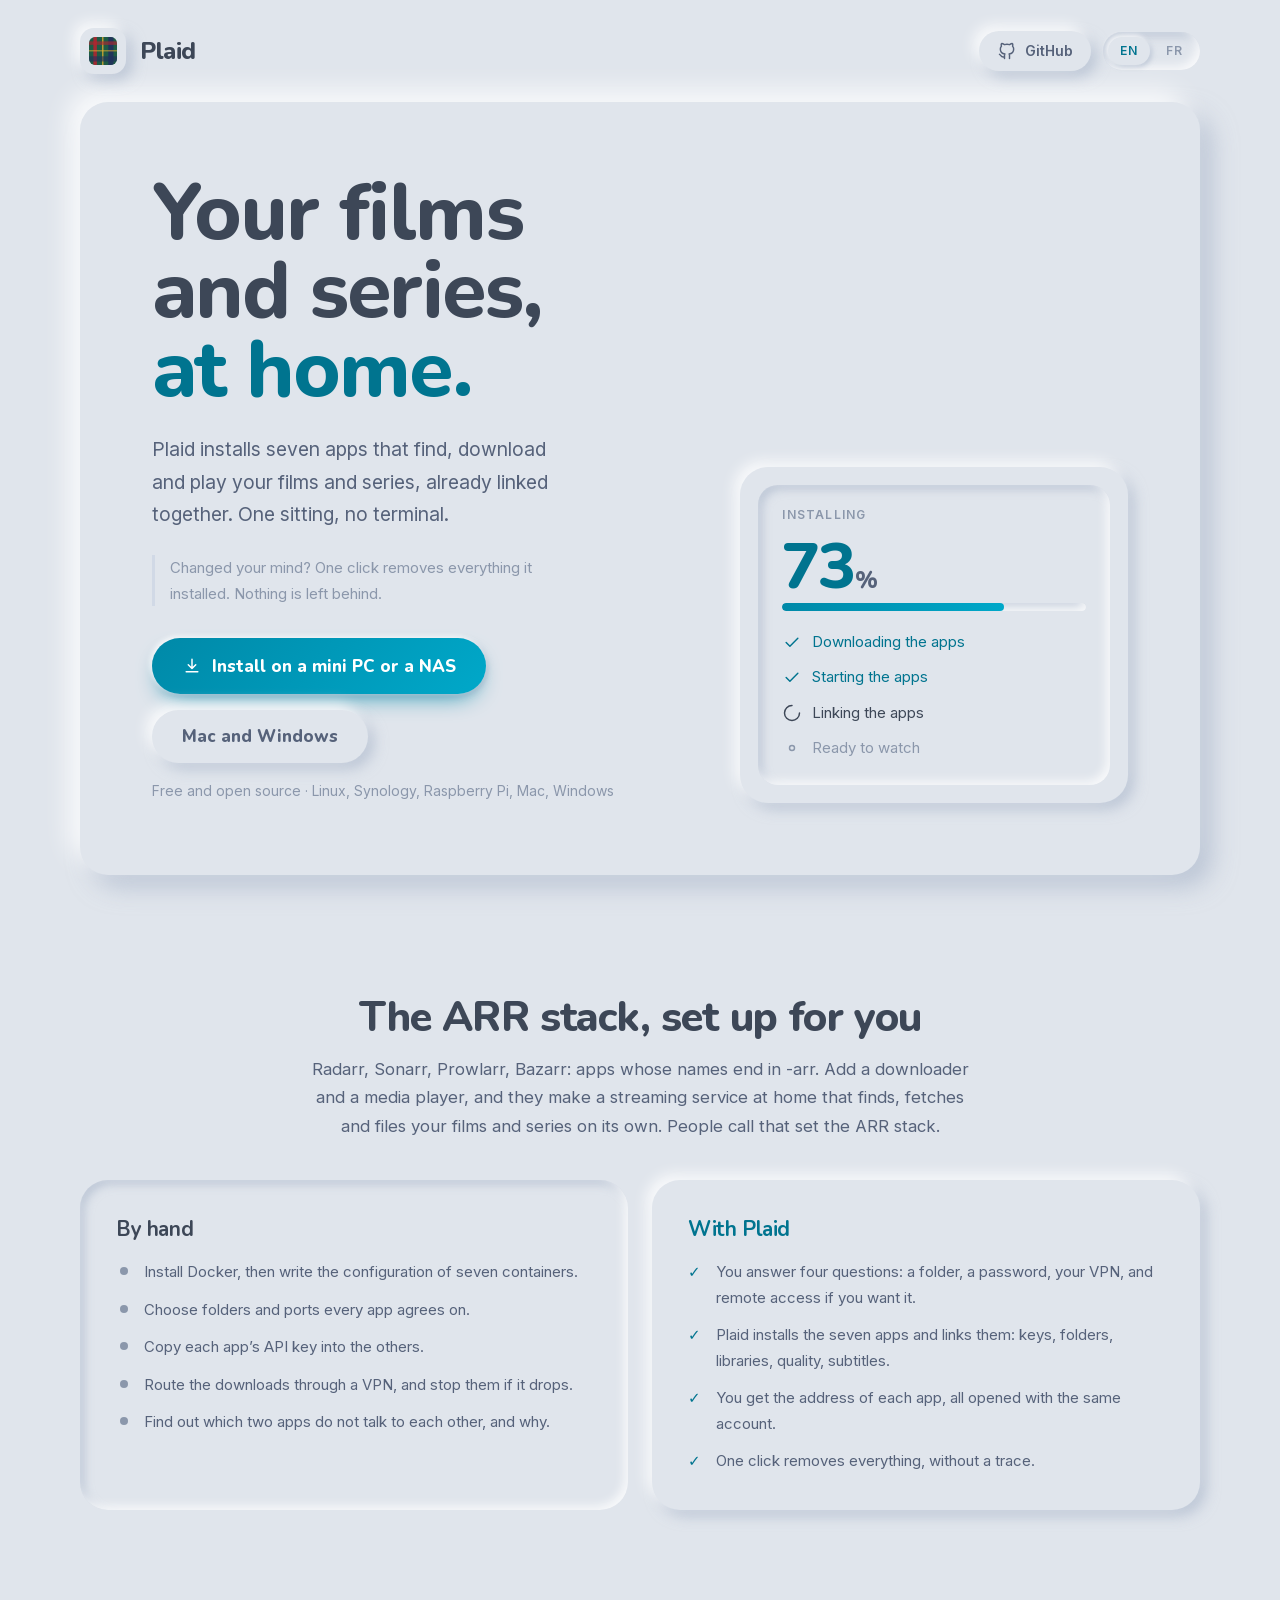
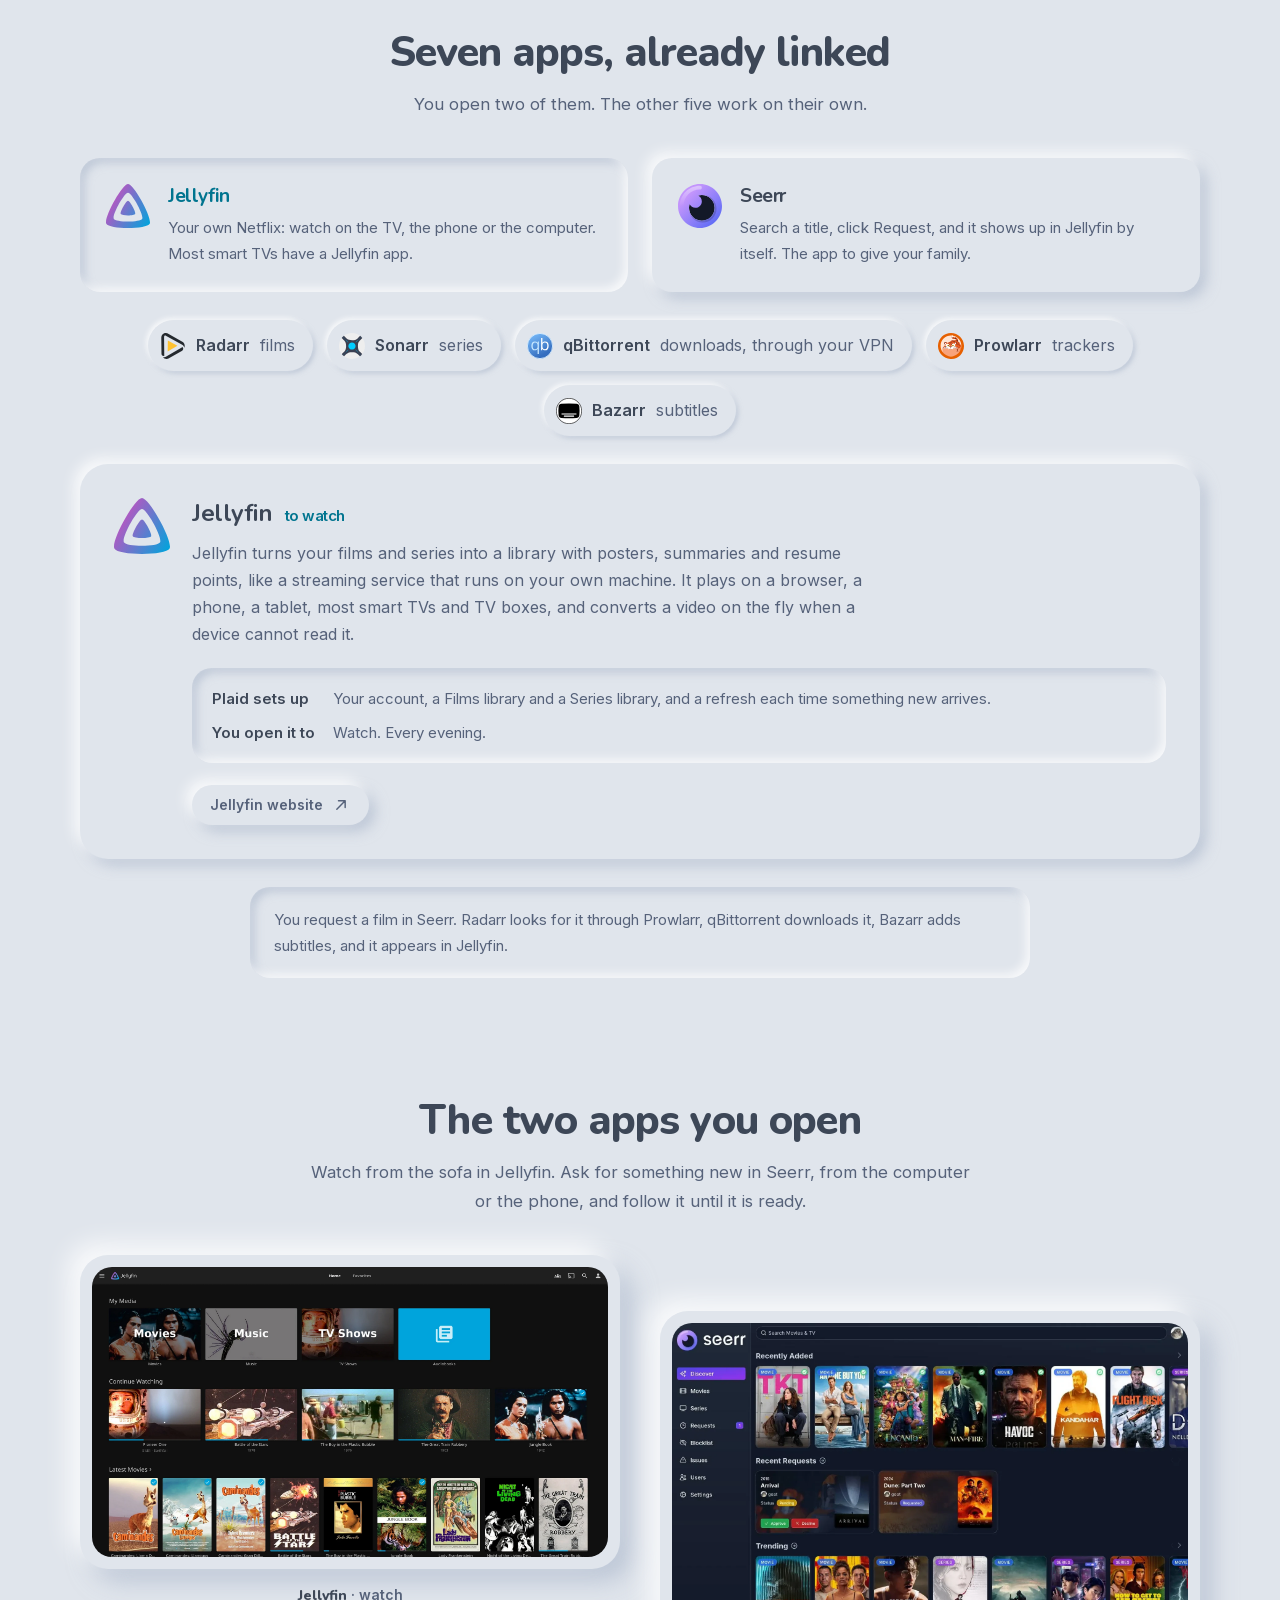
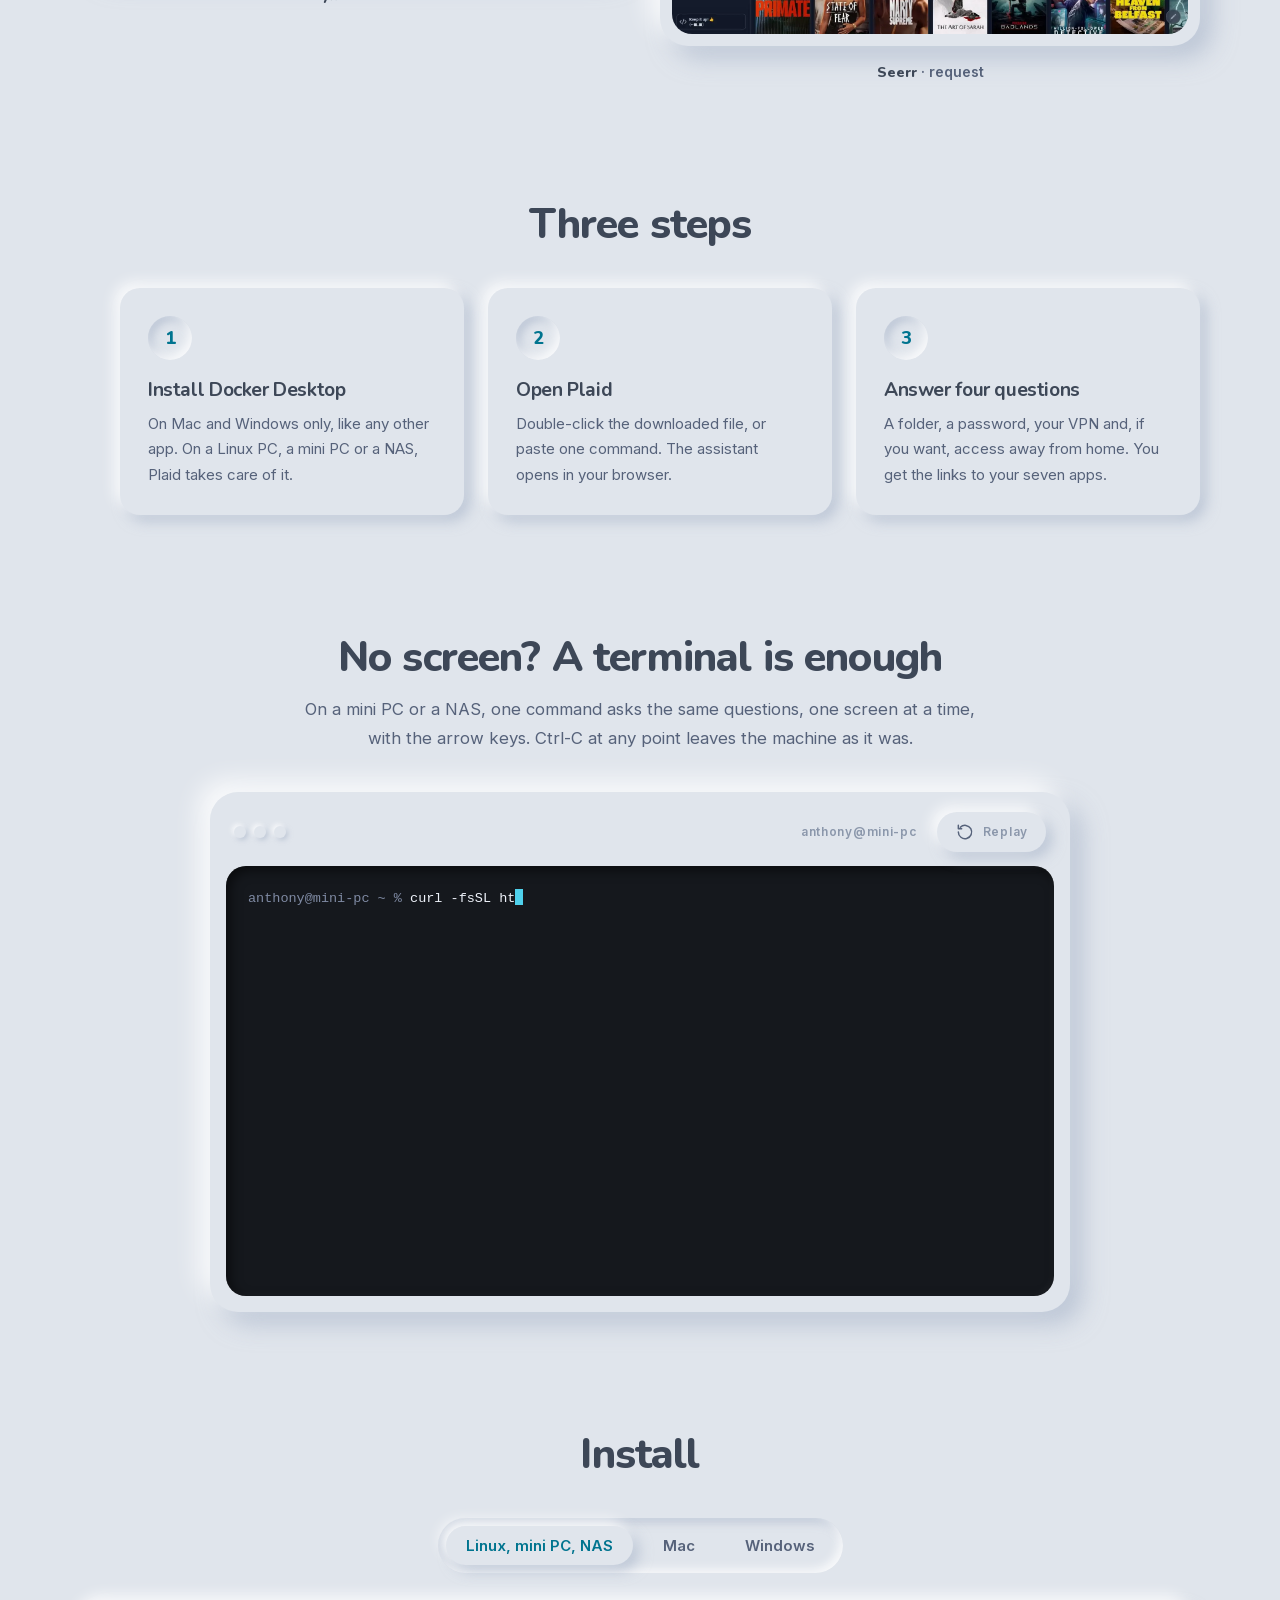
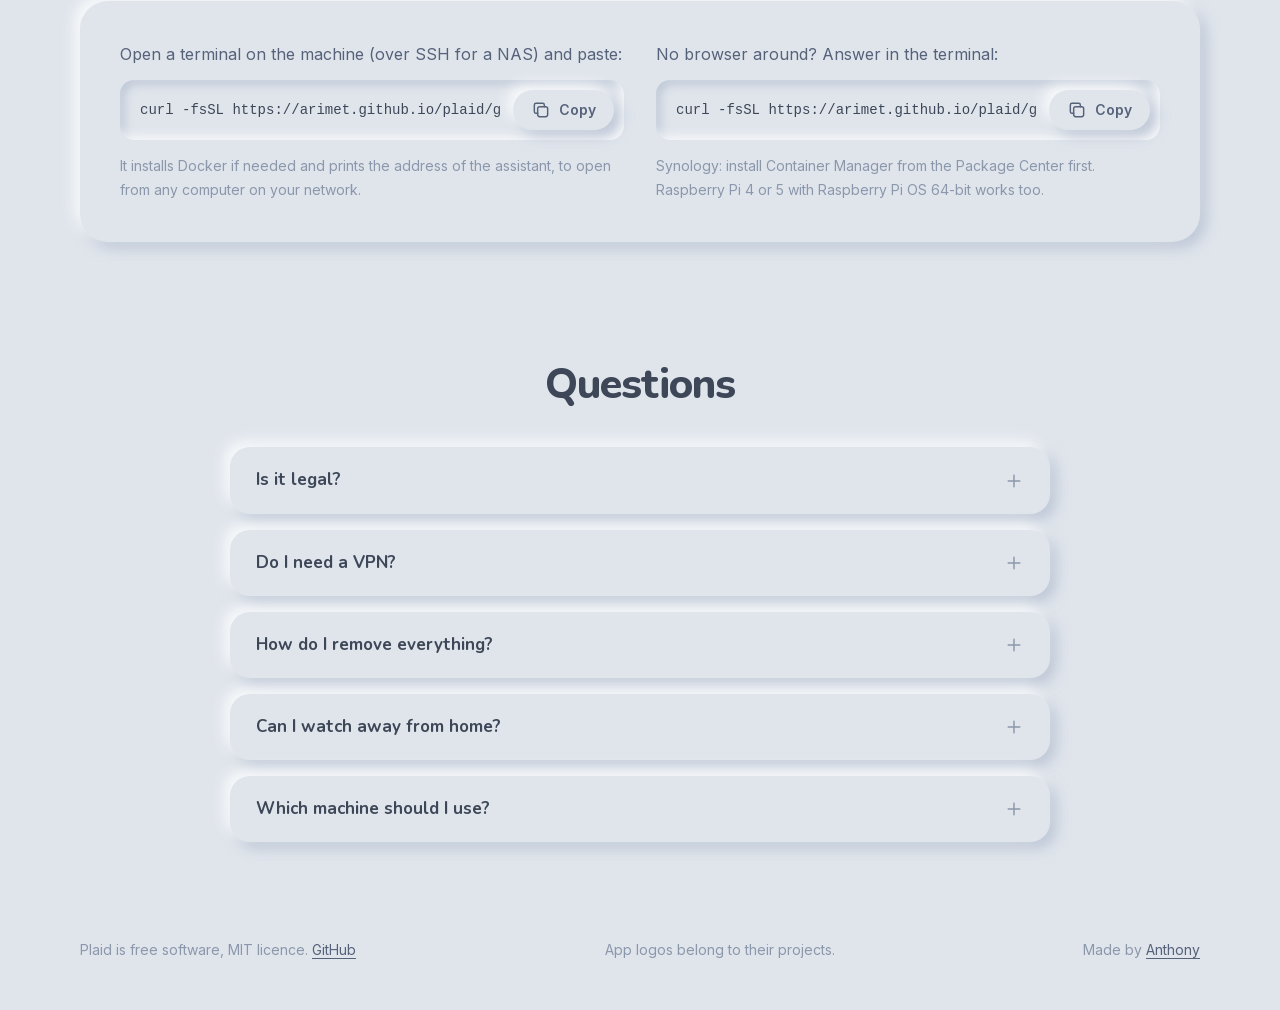
==== site/index.html @ 79bd499f "Use the landing page teal in the terminal and explain the ARR stack" ====
<!doctype html>
<html lang="en">
<head>
<meta charset="utf-8">
<meta name="viewport" content="width=device-width, initial-scale=1">
<title>Plaid · Your films and series, at home</title>
<meta name="description" content="Plaid installs Jellyfin, Seerr, Radarr, Sonarr, qBittorrent, Prowlarr and Bazarr, already linked together, without a terminal. And removes them without a trace.">
<link rel="icon" href="assets/favicon.svg" type="image/svg+xml">
<link rel="stylesheet" href="assets/fonts.css">
<style>
/* ----------------------------------------------------------------- tokens
   Neumorphism: every element shares the page surface; depth comes only from two shadows,
   light toward the top-left, dark toward the bottom-right. Teal is rationed: primary action,
   active states, progress. */
:root{
  --surface:#e0e5ec; --surface-deep:#d1d9e6;
  --shadow-light:rgba(255,255,255,.8); --shadow-dark:rgba(163,177,198,.6);
  --raised:-6px -6px 14px var(--shadow-light),6px 6px 14px var(--shadow-dark);
  --raised-lg:-12px -12px 24px var(--shadow-light),12px 12px 24px var(--shadow-dark);
  --flat:-2px -2px 5px var(--shadow-light),2px 2px 5px var(--shadow-dark);
  --inset:inset -4px -4px 10px var(--shadow-light),inset 4px 4px 10px var(--shadow-dark);
  --accent:#0089a8; --accent-2:#00a8c9; --accent-text:#00748f; --accent-soft:rgba(0,137,168,.22);
  --on-accent:#fff;
  --text:#3d4757; --text-2:#56627a; --muted:#8b97ab;
  --r-sm:10px; --r-md:14px; --r-lg:20px; --r-xl:28px; --pill:999px;
  --press:.12s cubic-bezier(.4,0,.2,1); --smooth:.25s ease;
  color-scheme:light;
}
@media (prefers-color-scheme: dark){ :root:not([data-theme="light"]){
  --surface:#1e2228; --surface-deep:#181c22;
  --shadow-light:rgba(50,60,75,.7); --shadow-dark:rgba(0,0,0,.5);
  --accent:#0aa3c2; --accent-2:#2cc6e6; --accent-text:#4fd1ec; --accent-soft:rgba(44,198,230,.25);
  --on-accent:#08161b;
  --text:#d5dbeb; --text-2:#a3adc2; --muted:#6c7790;
  color-scheme:dark;
}}
:root[data-theme="dark"]{
  --surface:#1e2228; --surface-deep:#181c22;
  --shadow-light:rgba(50,60,75,.7); --shadow-dark:rgba(0,0,0,.5);
  --accent:#0aa3c2; --accent-2:#2cc6e6; --accent-text:#4fd1ec; --accent-soft:rgba(44,198,230,.25);
  --on-accent:#08161b;
  --text:#d5dbeb; --text-2:#a3adc2; --muted:#6c7790;
  color-scheme:dark;
}

/* ----------------------------------------------------------------- base */
*{box-sizing:border-box;margin:0}
html{background:var(--surface);scroll-behavior:smooth}
body{background:var(--surface);color:var(--text-2);font:400 16px/1.7 Inter,system-ui,sans-serif;-webkit-font-smoothing:antialiased}
::selection{background:var(--accent-soft);color:var(--text)}
a{color:var(--accent-text);text-underline-offset:3px}
:focus-visible{outline:3px solid var(--accent-soft);outline-offset:3px;border-radius:var(--r-sm)}
h1,h2,h3{font-family:Nunito,Inter,sans-serif;color:var(--text);letter-spacing:-.02em;text-wrap:balance}
h1{font-size:clamp(2.6rem,6.4vw,5rem);line-height:.98;font-weight:800}
h2{font-size:clamp(1.8rem,3.4vw,2.6rem);line-height:1.1;font-weight:800}
h3{font-size:1.2rem;line-height:1.3;font-weight:700}
.wrap{max-width:1160px;margin:0 auto;padding:0 20px}
[hidden]{display:none !important}
html[data-lang="fr"] [data-l="en"],html:not([data-lang="fr"]) [data-l="fr"]{display:none !important}

/* ----------------------------------------------------------------- shared shapes */
.raised{background:var(--surface);box-shadow:var(--raised);border-radius:var(--r-lg)}
.inset{background:var(--surface);box-shadow:var(--inset);border-radius:var(--r-md)}
.pill{display:inline-flex;align-items:center;gap:8px;background:var(--surface);box-shadow:var(--raised);border:0;border-radius:var(--pill);
  padding:10px 18px;font:600 14px/1 Inter,sans-serif;color:var(--text-2);text-decoration:none;cursor:pointer;
  transition:box-shadow var(--press),transform var(--press),color var(--smooth)}
.pill:hover{color:var(--text)}
.pill:active,.pill[aria-pressed="true"],.pill[aria-selected="true"]{box-shadow:var(--inset);color:var(--accent-text);transform:scale(.98)}
.btn{display:inline-flex;align-items:center;justify-content:center;gap:10px;border:0;border-radius:var(--pill);cursor:pointer;text-decoration:none;
  font:800 17px/1 Nunito,Inter,sans-serif;padding:18px 30px;transition:box-shadow var(--press),transform var(--press),color var(--smooth)}
.btn.primary{background:linear-gradient(135deg,var(--accent),var(--accent-2));color:var(--on-accent);
  box-shadow:var(--flat),0 10px 24px -10px var(--accent)}
.btn.primary:active{transform:scale(.97);box-shadow:var(--inset)}
.btn.soft{background:var(--surface);color:var(--text-2);box-shadow:var(--raised)}
.btn.soft:hover{color:var(--text)}
.btn.soft:active{box-shadow:var(--inset);color:var(--accent-text);transform:scale(.98)}
.btn svg,.pill svg{width:20px;height:20px;flex:none}
.icon{width:20px;height:20px;fill:none;stroke:currentColor;stroke-width:1.75;stroke-linecap:round;stroke-linejoin:round}

/* ----------------------------------------------------------------- top bar */
.top{display:flex;align-items:center;justify-content:space-between;gap:16px;padding:28px 0}
.brand{display:flex;align-items:center;gap:14px;text-decoration:none;color:var(--text)}
.mark{width:46px;height:46px;border-radius:14px;display:grid;place-items:center;box-shadow:var(--raised);background:var(--surface)}
.mark img{width:28px;height:28px;display:block}
.brand b{font:800 24px/1 Nunito,sans-serif;letter-spacing:-.02em}
.top nav{display:flex;gap:12px;align-items:center}
.lang{display:flex;gap:4px;padding:5px;border-radius:var(--pill);box-shadow:var(--inset)}
.lang button{border:0;background:transparent;font:700 12px/1 Inter,sans-serif;letter-spacing:.08em;color:var(--muted);padding:8px 12px;border-radius:var(--pill);cursor:pointer}
.lang button[aria-pressed="true"]{background:var(--surface);box-shadow:var(--flat);color:var(--accent-text)}

/* ----------------------------------------------------------------- hero */
.hero{border-radius:var(--r-xl);box-shadow:var(--raised-lg);background:var(--surface);padding:clamp(28px,6vw,72px);
  display:grid;grid-template-columns:1.15fr .85fr;gap:clamp(28px,5vw,64px);align-items:end}
.hero h1 em{font-style:normal;color:var(--accent-text)}
.hero .lead{font-size:clamp(1.05rem,1.6vw,1.2rem);margin-top:24px;max-width:34ch}
.quote{margin-top:24px;padding-left:18px;box-shadow:inset 3px 0 0 var(--surface-deep);font-size:15px;color:var(--muted);max-width:44ch}
.cta{display:flex;flex-wrap:wrap;gap:16px;margin-top:32px;align-items:center}
.small{font-size:14px;color:var(--muted);margin-top:16px}

/* inset "installing" card: what the assistant shows while it works */
.live{border-radius:var(--r-xl);box-shadow:var(--raised);padding:18px;background:var(--surface)}
.live-in{border-radius:var(--r-lg);box-shadow:var(--inset);padding:24px}
.label{font:700 12px/1 Inter,sans-serif;letter-spacing:.1em;text-transform:uppercase;color:var(--muted)}
.big{font:800 64px/1 Nunito,sans-serif;color:var(--accent-text);margin:14px 0 4px;letter-spacing:-.03em;font-variant-numeric:tabular-nums}
.big small{font-size:24px;color:var(--text-2)}
.track{height:8px;border-radius:var(--pill);box-shadow:var(--inset);overflow:hidden;margin:4px 0 16px}
.fill{height:100%;border-radius:var(--pill);background:linear-gradient(90deg,var(--accent),var(--accent-2));width:var(--w,0%);transition:width 1.2s cubic-bezier(.34,1.56,.64,1)}
.steps{list-style:none;padding:0;margin-top:18px;display:flex;flex-direction:column;gap:10px;font-size:15px;color:var(--text)}
.steps li{display:flex;align-items:center;gap:10px}
.steps .ok{color:var(--accent-text)}
.steps .now{color:var(--muted)}
.dot{width:20px;height:20px;flex:none}
.spin{animation:spin 1.1s linear infinite;transform-origin:50% 50%}
@keyframes spin{to{transform:rotate(360deg)}}

/* ----------------------------------------------------------------- sections */
section{padding:clamp(72px,10vw,120px) 0 0}
.head{max-width:680px;margin:0 auto 40px;text-align:center}
.head p{margin-top:14px;font-size:1.05rem}
.apps{display:grid;grid-template-columns:repeat(2,1fr);gap:24px}
.app{display:flex;gap:18px;align-items:flex-start;padding:26px;border-radius:var(--r-lg);box-shadow:var(--raised);background:var(--surface)}
.app img{width:44px;height:44px;flex:none}
.app p{font-size:15px;margin-top:6px}
.behind{display:flex;flex-wrap:wrap;justify-content:center;gap:14px;margin-top:28px}
.chip{display:flex;align-items:center;gap:10px;padding:12px 18px 12px 12px;border-radius:var(--pill);box-shadow:var(--flat);background:var(--surface);font-size:15px}
.chip img{width:26px;height:26px}
.chip b{color:var(--text);font-weight:600}
/* apps are buttons: pressed in with a teal name when their card is open */
button.app,button.chip{border:0;font:inherit;color:inherit;text-align:left;cursor:pointer;
  transition:box-shadow var(--press),transform var(--press)}
button.app:hover,button.chip:hover{transform:translateY(-2px)}
button.app[aria-pressed="true"],button.chip[aria-pressed="true"]{box-shadow:var(--inset);transform:none}
button.app[aria-pressed="true"] h3,button.chip[aria-pressed="true"] b{color:var(--accent-text)}
.appinfo{margin-top:28px}
.appinfo article{display:grid;grid-template-columns:56px 1fr;gap:22px;padding:clamp(22px,4vw,34px);border-radius:var(--r-xl);
  box-shadow:var(--raised);background:var(--surface);animation:rise .35s ease}
@keyframes rise{from{opacity:0;transform:translateY(8px)}}
.appinfo h3{font-size:1.5rem}
.appinfo .role{font:600 15px/1 Inter,sans-serif;color:var(--accent-text);margin-left:6px}
.appinfo p{margin-top:10px;max-width:68ch}
.appinfo dl{display:grid;grid-template-columns:auto 1fr;gap:8px 18px;margin:20px 0 22px;padding:18px 20px;border-radius:var(--r-lg);
  box-shadow:var(--inset);font-size:15px}
.appinfo dt{font-weight:600;color:var(--text)}
.appinfo dd{margin:0}
@media (max-width:620px){.appinfo article{grid-template-columns:1fr}.appinfo dl{grid-template-columns:1fr}.appinfo dd{margin-bottom:6px}}
.flow{margin-top:28px;padding:20px 24px;border-radius:var(--r-lg);box-shadow:var(--inset);font-size:15px;max-width:780px;margin-inline:auto}

/* the ARR stack: the long way, pressed in; Plaid's way, raised */
.why{display:grid;grid-template-columns:repeat(2,minmax(0,1fr));gap:24px}
.why>div{padding:clamp(24px,4vw,36px);border-radius:var(--r-xl)}
.by-hand{box-shadow:var(--inset)}
.with-plaid{box-shadow:var(--raised);background:var(--surface)}
.why h3{font-size:1.3rem;margin-bottom:16px}
.with-plaid h3{color:var(--accent-text)}
.why ul{list-style:none;padding:0;display:flex;flex-direction:column;gap:12px;font-size:15px}
.why li{display:grid;grid-template-columns:18px 1fr;gap:10px}
.by-hand li::before{content:"";width:8px;height:8px;margin:8px 0 0 4px;border-radius:50%;background:var(--muted)}
.with-plaid li::before{content:"✓";font-weight:800;color:var(--accent-text)}
@media (max-width:900px){.why{grid-template-columns:minmax(0,1fr)}}
.how{display:grid;grid-template-columns:repeat(3,1fr);gap:24px;counter-reset:n}
.how li{list-style:none;padding:28px;border-radius:var(--r-lg);box-shadow:var(--raised);background:var(--surface)}
.how li::before{counter-increment:n;content:counter(n);display:grid;place-items:center;width:44px;height:44px;border-radius:50%;
  box-shadow:var(--inset);font:800 18px/1 Nunito,sans-serif;color:var(--accent-text);margin-bottom:18px}
.how p{font-size:15px;margin-top:8px}

.tabs{display:flex;width:fit-content;margin:0 auto;justify-content:center;gap:10px;padding:8px;border-radius:var(--pill);box-shadow:var(--inset);flex-wrap:wrap}
.tabs button{border:0;background:transparent;color:var(--text-2);font:700 15px/1 Inter,sans-serif;padding:12px 20px;border-radius:var(--pill);cursor:pointer;
  transition:box-shadow var(--press),color var(--smooth)}
.tabs button[aria-selected="true"]{background:var(--surface);box-shadow:var(--raised);color:var(--accent-text)}
.panel{margin-top:28px;padding:clamp(24px,4vw,40px);border-radius:var(--r-xl);box-shadow:var(--raised);background:var(--surface);
  display:grid;grid-template-columns:repeat(2,minmax(0,1fr));gap:32px;align-items:start}
.panel .get{align-self:center;justify-self:center}
.panel ol{padding-left:20px;display:flex;flex-direction:column;gap:10px}
.panel li::marker{color:var(--accent-text);font-weight:700}
.panel .note{font-size:14px;color:var(--muted);margin-top:14px}
.cmd{display:flex;align-items:center;gap:12px;padding:10px 10px 10px 20px;border-radius:var(--r-md);box-shadow:var(--inset);margin-top:12px}
.cmd code{flex:1;font:500 14px/1.5 ui-monospace,SFMono-Regular,Menlo,monospace;color:var(--text);overflow-x:auto;white-space:nowrap;scrollbar-width:none}
.cmd code::-webkit-scrollbar{display:none}

.faq{display:flex;flex-direction:column;gap:16px;max-width:820px;margin:0 auto}
.faq details{border-radius:var(--r-lg);box-shadow:var(--raised);background:var(--surface);transition:box-shadow var(--smooth)}
.faq details[open]{box-shadow:var(--flat)}
.faq summary{list-style:none;cursor:pointer;padding:22px 26px;display:flex;justify-content:space-between;align-items:center;gap:16px;
  font:700 17px/1.3 Nunito,sans-serif;color:var(--text)}
.faq summary::-webkit-details-marker{display:none}
.faq summary .icon{color:var(--muted);transition:transform var(--smooth)}
.faq details[open] summary .icon{transform:rotate(45deg);color:var(--accent-text)}
.faq details p{padding:0 26px 24px;font-size:15px}

/* ----------------------------------------------------------------- screenshots: the two apps people open
   Each capture sits in a raised frame; the second one steps down so the pair reads as a sequence. */
.shots{display:grid;grid-template-columns:repeat(2,minmax(0,1fr));gap:clamp(24px,4vw,40px);align-items:start}
.shots figure:nth-child(2){margin-top:56px}
.frame{border-radius:var(--r-xl);background:var(--surface);box-shadow:var(--raised-lg);padding:12px}
.frame img{display:block;width:100%;height:auto;border-radius:var(--r-lg)}
.cap{margin-top:16px;text-align:center;font:600 14px/1.4 Inter,sans-serif;color:var(--text-2)}
.cap b{color:var(--text);font-family:Nunito,sans-serif;font-weight:800}
@media (max-width:900px){.shots{grid-template-columns:minmax(0,1fr)}.shots figure:nth-child(2){margin-top:0}}

/* ----------------------------------------------------------------- terminal replay
   A real terminal session, played back: the screen is always dark, framed by a raised shell. */
.term{border-radius:var(--r-xl);box-shadow:var(--raised-lg);background:var(--surface);padding:16px;max-width:860px;margin:0 auto}
.term-bar{display:flex;align-items:center;gap:8px;padding:4px 8px 14px}
.term-bar i{width:12px;height:12px;border-radius:50%;box-shadow:var(--flat);background:var(--surface)}
.term-bar span{margin-left:auto;font:600 12px/1 Inter,sans-serif;color:var(--muted);letter-spacing:.06em}
.term-bar button{margin-left:12px}
.screen{border-radius:var(--r-lg);background:#15181d;box-shadow:inset 4px 4px 12px rgba(0,0,0,.55),inset -2px -2px 6px rgba(255,255,255,.04);
  padding:22px 22px 26px;height:430px;overflow:hidden;font:500 13.5px/1.6 ui-monospace,SFMono-Regular,Menlo,monospace;color:#c9d1e0;
  white-space:pre-wrap;word-break:break-word}
.screen .p{color:#7f8aa3}.screen .c{color:#eef2fa}.screen .g{color:#00a8c9}.screen .gd{color:#4fd1ec}.screen .r{color:#ff7a70}
.screen .t{color:#4fd1ec;text-decoration:underline;text-underline-offset:3px}.screen .d{color:#7f8aa3}.screen .b{font-weight:700;color:#fff}
.screen .cursor{display:inline-block;width:.6em;height:1.15em;vertical-align:-.2em;background:#4fd1ec;animation:blink 1s steps(2) infinite}
@keyframes blink{50%{opacity:0}}
@media (max-width:520px){.screen{font-size:11.5px;height:400px;padding:16px}}

footer{padding:96px 0 48px;display:flex;flex-wrap:wrap;gap:16px 32px;justify-content:space-between;font-size:14px;color:var(--muted)}
footer a{color:var(--text-2)}

/* ----------------------------------------------------------------- reveal on scroll */
.reveal{opacity:0;transform:translateY(16px);transition:opacity .6s ease,transform .6s ease}
.reveal.is-visible{opacity:1;transform:none}
.no-js .reveal{opacity:1;transform:none}

/* the parts of a section follow it in one by one (--i is set from their position) */
@keyframes lift{from{opacity:0;transform:translateY(18px)}}
.reveal.is-visible :is(.why,.apps,.behind,.how,.faq,.shots,.tabs)>*{animation:lift .6s cubic-bezier(.2,.8,.2,1) backwards;
  animation-delay:calc(var(--i,0) * 70ms + 120ms)}
/* the hero settles in on load, the install card floats */
.hero>div:first-child>*,.hero .live{animation:lift .7s cubic-bezier(.2,.8,.2,1) backwards;animation-delay:calc(var(--i,0) * 90ms)}
.hero .live{--i:5}
.live-in{animation:float 7s ease-in-out 1s infinite}
@keyframes float{50%{transform:translateY(-6px)}}
/* a new tab's panel, an app's card: they rise into place */
.panel:not([hidden]){animation:rise .4s ease}
/* screenshots lean in under the pointer */
.frame{transition:transform .5s cubic-bezier(.2,.8,.2,1),box-shadow .5s ease}
.frame:hover{transform:translateY(-6px) rotate(-.5deg)}
.shots figure:nth-child(2) .frame:hover{transform:translateY(-6px) rotate(.5deg)}

/* ----------------------------------------------------------------- small screens */
@media (max-width:900px){
  .hero{grid-template-columns:1fr;align-items:start}
  .apps,.how,.panel{grid-template-columns:minmax(0,1fr)}
}
@media (max-width:520px){
  .top nav .pill span{display:none}
  .tabs{width:100%;display:grid;grid-template-columns:auto auto 1fr;gap:6px;border-radius:var(--r-lg)}
  .tabs button{padding:12px 14px;line-height:1.25;border-radius:var(--r-md)}
  .hero{border-radius:var(--r-lg)}
  .btn{width:100%}
  .big{font-size:52px}
}
@media (prefers-reduced-motion:reduce){
  *,*::before,*::after{animation-duration:.01ms !important;animation-delay:0s !important;animation-iteration-count:1 !important;transition-duration:.01ms !important}
  .reveal{opacity:1;transform:none}
}
</style>
</head>
<body class="no-js">
<div class="wrap">

<!-- top bar: the tartan lives in the mark only; everything else is the one surface -->
<header class="top">
  <a class="brand" href="#">
    <span class="mark"><img src="assets/favicon.svg" alt="" width="28" height="28"></span><b>Plaid</b>
  </a>
  <nav>
    <a class="pill" href="https://github.com/arimet/plaid">
      <svg class="icon" viewBox="0 0 24 24" aria-hidden="true"><path d="M9 19c-4.3 1.4-4.3-2.5-6-3m12 5v-3.5c0-1 .1-1.4-.5-2 2.8-.3 5.5-1.4 5.5-6a4.6 4.6 0 0 0-1.3-3.2 4.2 4.2 0 0 0-.1-3.2s-1.1-.3-3.5 1.3a12.3 12.3 0 0 0-6.2 0C6.5 2.8 5.4 3.1 5.4 3.1a4.2 4.2 0 0 0-.1 3.2A4.6 4.6 0 0 0 4 9.5c0 4.6 2.7 5.7 5.5 6-.6.6-.6 1.2-.5 2V21"/></svg>
      <span>GitHub</span>
    </a>
    <div class="lang" role="group" aria-label="Language">
      <button type="button" data-set-lang="en" aria-pressed="true">EN</button>
      <button type="button" data-set-lang="fr" aria-pressed="false">FR</button>
    </div>
  </nav>
</header>

<!-- hero: the promise, the one action for this visitor's system, and the assistant at work -->
<main>
<div class="hero">
  <div>
    <h1>
      <span data-l="en">Your films and series, <em>at&nbsp;home.</em></span>
      <span data-l="fr">Vos films et séries, <em>à&nbsp;la&nbsp;maison.</em></span>
    </h1>
    <p class="lead">
      <span data-l="en">Plaid installs seven apps that find, download and play your films and series, already linked together. One sitting, no terminal.</span>
      <span data-l="fr">Plaid installe sept applis qui trouvent, téléchargent et lisent vos films et séries, déjà reliées entre elles. En une fois, sans terminal.</span>
    </p>
    <p class="quote">
      <span data-l="en">Changed your mind? One click removes everything it installed. Nothing is left behind.</span>
      <span data-l="fr">Changement d’avis ? Un clic retire tout ce qu’il a installé. Rien ne reste derrière.</span>
    </p>
    <div class="cta">
      <a class="btn primary" href="#install">
        <svg class="icon" viewBox="0 0 24 24" aria-hidden="true"><path d="M12 4v11m0 0 4.5-4.5M12 15l-4.5-4.5M5 19h14"/></svg>
        <span data-l="en">Install on a mini PC or a NAS</span><span data-l="fr">Installer sur un mini PC ou un NAS</span>
      </a>
      <a class="btn soft" id="get" href="#install"><span id="get-label"><span data-l="en">Mac and Windows</span><span data-l="fr">Mac et Windows</span></span></a>
    </div>
    <p class="small">
      <span data-l="en">Free and open source · Linux, Synology, Raspberry&nbsp;Pi, Mac, Windows</span>
      <span data-l="fr">Gratuit et open source · Linux, Synology, Raspberry&nbsp;Pi, Mac, Windows</span>
    </p>
  </div>

  <div class="live" aria-hidden="true">
    <div class="live-in">
      <div class="label"><span data-l="en">Installing</span><span data-l="fr">Installation</span></div>
      <div class="big" id="pct">0<small>%</small></div>
      <div class="track"><div class="fill" id="bar"></div></div>
      <ul class="steps">
        <li class="ok"><svg class="dot icon" viewBox="0 0 24 24"><path d="m5 12.5 4.5 4.5L19 7.5"/></svg><span data-l="en">Downloading the apps</span><span data-l="fr">Téléchargement des applis</span></li>
        <li class="ok"><svg class="dot icon" viewBox="0 0 24 24"><path d="m5 12.5 4.5 4.5L19 7.5"/></svg><span data-l="en">Starting the apps</span><span data-l="fr">Démarrage des applis</span></li>
        <li><svg class="dot icon spin" viewBox="0 0 24 24"><path d="M12 3a9 9 0 1 0 9 9"/></svg><span data-l="en">Linking the apps</span><span data-l="fr">Liaison des applis</span></li>
        <li class="now"><svg class="dot icon" viewBox="0 0 24 24"><circle cx="12" cy="12" r="3"/></svg><span data-l="en">Ready to watch</span><span data-l="fr">Prêt à regarder</span></li>
      </ul>
    </div>
  </div>
</div>

<!-- what an ARR stack is, and what Plaid saves you -->
<section class="reveal" id="why">
  <div class="head">
    <h2><span data-l="en">The ARR stack, set up for you</span><span data-l="fr">La stack ARR, installée pour vous</span></h2>
    <p><span data-l="en">Radarr, Sonarr, Prowlarr, Bazarr: apps whose names end in -arr. Add a downloader and a media player, and they make a streaming service at home that finds, fetches and files your films and series on its own. People call that set the ARR stack.</span>
       <span data-l="fr">Radarr, Sonarr, Prowlarr, Bazarr : des applis dont le nom finit en -arr. Ajoutez un logiciel de téléchargement et un lecteur, et elles forment un service de streaming à la maison qui trouve, récupère et range vos films et séries tout seul. C’est ce qu’on appelle la stack ARR.</span></p>
  </div>
  <div class="why">
    <div class="by-hand">
      <h3><span data-l="en">By hand</span><span data-l="fr">À la main</span></h3>
      <ul>
        <li><span data-l="en">Install Docker, then write the configuration of seven containers.</span><span data-l="fr">Installer Docker, puis écrire la configuration de sept conteneurs.</span></li>
        <li><span data-l="en">Choose folders and ports every app agrees on.</span><span data-l="fr">Choisir des dossiers et des ports sur lesquels toutes les applis s’accordent.</span></li>
        <li><span data-l="en">Copy each app’s API key into the others.</span><span data-l="fr">Copier la clé d’API de chaque appli dans les autres.</span></li>
        <li><span data-l="en">Route the downloads through a VPN, and stop them if it drops.</span><span data-l="fr">Faire passer les téléchargements par un VPN, et les couper s’il tombe.</span></li>
        <li><span data-l="en">Find out which two apps do not talk to each other, and why.</span><span data-l="fr">Trouver quelles applis ne se parlent pas, et pourquoi.</span></li>
      </ul>
    </div>
    <div class="with-plaid">
      <h3><span data-l="en">With Plaid</span><span data-l="fr">Avec Plaid</span></h3>
      <ul>
        <li><span data-l="en">You answer four questions: a folder, a password, your VPN, and remote access if you want it.</span><span data-l="fr">Vous répondez à quatre questions : un dossier, un mot de passe, votre VPN, et l’accès à distance si vous le voulez.</span></li>
        <li><span data-l="en">Plaid installs the seven apps and links them: keys, folders, libraries, quality, subtitles.</span><span data-l="fr">Plaid installe les sept applis et les relie : clés, dossiers, bibliothèques, qualité, sous-titres.</span></li>
        <li><span data-l="en">You get the address of each app, all opened with the same account.</span><span data-l="fr">Vous recevez l’adresse de chaque appli, toutes ouvertes avec le même compte.</span></li>
        <li><span data-l="en">One click removes everything, without a trace.</span><span data-l="fr">Un clic retire tout, sans laisser de trace.</span></li>
      </ul>
    </div>
  </div>
</section>

<!-- what you get -->
<section class="reveal" id="apps">
  <div class="head">
    <h2><span data-l="en">Seven apps, already linked</span><span data-l="fr">Sept applis, déjà reliées</span></h2>
    <p>
      <span data-l="en">You open two of them. The other five work on their own.</span>
      <span data-l="fr">Vous en ouvrez deux. Les cinq autres travaillent toutes seules.</span>
    </p>
  </div>
  <!-- each app opens its own card below: raised when idle, pressed in with a teal name when chosen -->
  <div class="apps">
    <button type="button" class="app" data-app="jellyfin" aria-controls="appinfo" aria-pressed="true">
      <img src="assets/icons/jellyfin.svg" alt="" width="44" height="44">
      <div><h3>Jellyfin</h3>
        <p><span data-l="en">Your own Netflix: watch on the TV, the phone or the computer. Most smart TVs have a Jellyfin app.</span>
           <span data-l="fr">Votre Netflix à la maison : sur la télé, le téléphone ou l’ordinateur. La plupart des télés connectées ont une appli Jellyfin.</span></p></div>
    </button>
    <button type="button" class="app" data-app="seerr" aria-controls="appinfo" aria-pressed="false">
      <img src="assets/icons/seerr.svg" alt="" width="44" height="44">
      <div><h3>Seerr</h3>
        <p><span data-l="en">Search a title, click Request, and it shows up in Jellyfin by itself. The app to give your family.</span>
           <span data-l="fr">Cherchez un titre, cliquez sur Demander : il arrive tout seul dans Jellyfin. L’appli à donner à la famille.</span></p></div>
    </button>
  </div>
  <div class="behind">
    <button type="button" class="chip" data-app="radarr" aria-controls="appinfo" aria-pressed="false"><img src="assets/icons/radarr.svg" alt="" width="26" height="26"><b>Radarr</b><span data-l="en">films</span><span data-l="fr">films</span></button>
    <button type="button" class="chip" data-app="sonarr" aria-controls="appinfo" aria-pressed="false"><img src="assets/icons/sonarr.svg" alt="" width="26" height="26"><b>Sonarr</b><span data-l="en">series</span><span data-l="fr">séries</span></button>
    <button type="button" class="chip" data-app="qbittorrent" aria-controls="appinfo" aria-pressed="false"><img src="assets/icons/qbittorrent.svg" alt="" width="26" height="26"><b>qBittorrent</b><span data-l="en">downloads, through your VPN</span><span data-l="fr">téléchargements, via votre VPN</span></button>
    <button type="button" class="chip" data-app="prowlarr" aria-controls="appinfo" aria-pressed="false"><img src="assets/icons/prowlarr.svg" alt="" width="26" height="26"><b>Prowlarr</b><span data-l="en">trackers</span><span data-l="fr">trackers</span></button>
    <button type="button" class="chip" data-app="bazarr" aria-controls="appinfo" aria-pressed="false"><img src="assets/icons/bazarr.svg" alt="" width="26" height="26"><b>Bazarr</b><span data-l="en">subtitles</span><span data-l="fr">sous-titres</span></button>
  </div>

  <div class="appinfo" id="appinfo" aria-live="polite">
    <article data-info="jellyfin">
      <img src="assets/icons/jellyfin.svg" alt="" width="56" height="56">
      <div>
        <h3>Jellyfin <span class="role"><span data-l="en">to watch</span><span data-l="fr">pour regarder</span></span></h3>
        <p><span data-l="en">Jellyfin turns your films and series into a library with posters, summaries and resume points, like a streaming service that runs on your own machine. It plays on a browser, a phone, a tablet, most smart TVs and TV boxes, and converts a video on the fly when a device cannot read it.</span>
           <span data-l="fr">Jellyfin range vos films et séries en une bibliothèque avec affiches, résumés et reprise de lecture, comme un service de streaming qui tourne sur votre propre machine. Il se lit dans un navigateur, sur téléphone, tablette, la plupart des télés connectées et des box, et convertit une vidéo à la volée quand un appareil ne sait pas la lire.</span></p>
        <dl>
          <dt><span data-l="en">Plaid sets up</span><span data-l="fr">Plaid règle</span></dt>
          <dd><span data-l="en">Your account, a Films library and a Series library, and a refresh each time something new arrives.</span><span data-l="fr">Votre compte, une bibliothèque Films et une Séries, et une mise à jour à chaque nouvelle arrivée.</span></dd>
          <dt><span data-l="en">You open it to</span><span data-l="fr">Vous l’ouvrez pour</span></dt>
          <dd><span data-l="en">Watch. Every evening.</span><span data-l="fr">Regarder. Tous les soirs.</span></dd>
        </dl>
        <a class="pill" href="https://jellyfin.org"><span data-l="en">Jellyfin website</span><span data-l="fr">Site de Jellyfin</span><svg class="icon" viewBox="0 0 24 24" aria-hidden="true"><path d="M7 17 17 7M9 7h8v8"/></svg></a>
      </div>
    </article>
    <article data-info="seerr" hidden>
      <img src="assets/icons/seerr.svg" alt="" width="56" height="56">
      <div>
        <h3>Seerr <span class="role"><span data-l="en">to request</span><span data-l="fr">pour demander</span></span></h3>
        <p><span data-l="en">Seerr is a catalogue of films and series, trending ones included, with a Request button. Each member of the household signs in with their Jellyfin account, asks for what they want, and follows the request until it is ready to watch.</span>
           <span data-l="fr">Seerr est un catalogue de films et de séries, nouveautés comprises, avec un bouton Demander. Chaque membre du foyer s’y connecte avec son compte Jellyfin, demande ce qu’il veut et suit sa demande jusqu’à ce qu’elle soit prête à regarder.</span></p>
        <dl>
          <dt><span data-l="en">Plaid sets up</span><span data-l="fr">Plaid règle</span></dt>
          <dd><span data-l="en">The sign-in through Jellyfin, and the link that sends films to Radarr and series to Sonarr.</span><span data-l="fr">La connexion par Jellyfin, et le lien qui envoie les films à Radarr et les séries à Sonarr.</span></dd>
          <dt><span data-l="en">You open it to</span><span data-l="fr">Vous l’ouvrez pour</span></dt>
          <dd><span data-l="en">Ask for something new, from the sofa or the bus.</span><span data-l="fr">Demander quelque chose de nouveau, depuis le canapé ou le bus.</span></dd>
        </dl>
        <a class="pill" href="https://github.com/seerr-team/seerr"><span data-l="en">Seerr on GitHub</span><span data-l="fr">Seerr sur GitHub</span><svg class="icon" viewBox="0 0 24 24" aria-hidden="true"><path d="M7 17 17 7M9 7h8v8"/></svg></a>
      </div>
    </article>
    <article data-info="radarr" hidden>
      <img src="assets/icons/radarr.svg" alt="" width="56" height="56">
      <div>
        <h3>Radarr <span class="role"><span data-l="en">for films</span><span data-l="fr">pour les films</span></span></h3>
        <p><span data-l="en">Radarr keeps the list of films you want. It looks for each one, picks the best version for the quality you set, hands it to qBittorrent, then renames and files it where Jellyfin expects it.</span>
           <span data-l="fr">Radarr tient la liste des films que vous voulez. Il cherche chacun, choisit la meilleure version selon la qualité réglée, la confie à qBittorrent, puis la renomme et la range là où Jellyfin l’attend.</span></p>
        <dl>
          <dt><span data-l="en">Plaid sets up</span><span data-l="fr">Plaid règle</span></dt>
          <dd><span data-l="en">The films folder, 1080p quality, the link to qBittorrent and the refresh of Jellyfin.</span><span data-l="fr">Le dossier des films, la qualité 1080p, le lien avec qBittorrent et la mise à jour de Jellyfin.</span></dd>
          <dt><span data-l="en">You open it to</span><span data-l="fr">Vous l’ouvrez pour</span></dt>
          <dd><span data-l="en">See what is waiting, or change the quality.</span><span data-l="fr">Voir ce qui est en attente, ou changer la qualité.</span></dd>
        </dl>
        <a class="pill" href="https://radarr.video"><span data-l="en">Radarr website</span><span data-l="fr">Site de Radarr</span><svg class="icon" viewBox="0 0 24 24" aria-hidden="true"><path d="M7 17 17 7M9 7h8v8"/></svg></a>
      </div>
    </article>
    <article data-info="sonarr" hidden>
      <img src="assets/icons/sonarr.svg" alt="" width="56" height="56">
      <div>
        <h3>Sonarr <span class="role"><span data-l="en">for series</span><span data-l="fr">pour les séries</span></span></h3>
        <p><span data-l="en">Sonarr does for series what Radarr does for films, episode by episode. It also follows the series you watch: when a new episode comes out, it fetches it without being asked.</span>
           <span data-l="fr">Sonarr fait pour les séries ce que Radarr fait pour les films, épisode par épisode. Il suit aussi les séries que vous regardez : quand un nouvel épisode sort, il le récupère sans qu’on le lui demande.</span></p>
        <dl>
          <dt><span data-l="en">Plaid sets up</span><span data-l="fr">Plaid règle</span></dt>
          <dd><span data-l="en">The series folder, 1080p quality, the link to qBittorrent and the refresh of Jellyfin.</span><span data-l="fr">Le dossier des séries, la qualité 1080p, le lien avec qBittorrent et la mise à jour de Jellyfin.</span></dd>
          <dt><span data-l="en">You open it to</span><span data-l="fr">Vous l’ouvrez pour</span></dt>
          <dd><span data-l="en">See the coming episodes, or follow a new series.</span><span data-l="fr">Voir les prochains épisodes, ou suivre une nouvelle série.</span></dd>
        </dl>
        <a class="pill" href="https://sonarr.tv"><span data-l="en">Sonarr website</span><span data-l="fr">Site de Sonarr</span><svg class="icon" viewBox="0 0 24 24" aria-hidden="true"><path d="M7 17 17 7M9 7h8v8"/></svg></a>
      </div>
    </article>
    <article data-info="qbittorrent" hidden>
      <img src="assets/icons/qbittorrent.svg" alt="" width="56" height="56">
      <div>
        <h3>qBittorrent <span class="role"><span data-l="en">to download</span><span data-l="fr">pour télécharger</span></span></h3>
        <p><span data-l="en">qBittorrent does the downloading Radarr and Sonarr ask for. In Plaid, all its traffic goes through your VPN: if the VPN drops, downloads stop instead of going out in the open.</span>
           <span data-l="fr">qBittorrent fait les téléchargements que Radarr et Sonarr lui demandent. Dans Plaid, tout son trafic passe par votre VPN : si le VPN tombe, les téléchargements s’arrêtent au lieu de partir à découvert.</span></p>
        <dl>
          <dt><span data-l="en">Plaid sets up</span><span data-l="fr">Plaid règle</span></dt>
          <dd><span data-l="en">Your account, the downloads folder, and the port your VPN opens, when it opens one.</span><span data-l="fr">Votre compte, le dossier des téléchargements, et le port ouvert par votre VPN quand il en ouvre un.</span></dd>
          <dt><span data-l="en">You open it to</span><span data-l="fr">Vous l’ouvrez pour</span></dt>
          <dd><span data-l="en">Follow a download’s progress.</span><span data-l="fr">Suivre la progression d’un téléchargement.</span></dd>
        </dl>
        <a class="pill" href="https://www.qbittorrent.org"><span data-l="en">qBittorrent website</span><span data-l="fr">Site de qBittorrent</span><svg class="icon" viewBox="0 0 24 24" aria-hidden="true"><path d="M7 17 17 7M9 7h8v8"/></svg></a>
      </div>
    </article>
    <article data-info="prowlarr" hidden>
      <img src="assets/icons/prowlarr.svg" alt="" width="56" height="56">
      <div>
        <h3>Prowlarr <span class="role"><span data-l="en">for trackers</span><span data-l="fr">pour les trackers</span></span></h3>
        <p><span data-l="en">Prowlarr keeps the list of sites to search. Add a source once, here, and Radarr and Sonarr can all search it. Plaid starts you with Internet Archive, which only lists public-domain works.</span>
           <span data-l="fr">Prowlarr tient la liste des sites où chercher. On ajoute une source une seule fois, ici, et Radarr comme Sonarr peuvent y chercher. Plaid démarre avec Internet Archive, qui ne liste que des œuvres du domaine public.</span></p>
        <dl>
          <dt><span data-l="en">Plaid sets up</span><span data-l="fr">Plaid règle</span></dt>
          <dd><span data-l="en">The link to Radarr and Sonarr, and Internet Archive as a first source.</span><span data-l="fr">Le lien avec Radarr et Sonarr, et Internet Archive comme première source.</span></dd>
          <dt><span data-l="en">You open it to</span><span data-l="fr">Vous l’ouvrez pour</span></dt>
          <dd><span data-l="en">Add a source that needs an account. Public ones can also be added from the Plaid assistant.</span><span data-l="fr">Ajouter une source qui demande un compte. Les sources publiques s’ajoutent aussi depuis l’assistant Plaid.</span></dd>
        </dl>
        <a class="pill" href="https://prowlarr.com"><span data-l="en">Prowlarr website</span><span data-l="fr">Site de Prowlarr</span><svg class="icon" viewBox="0 0 24 24" aria-hidden="true"><path d="M7 17 17 7M9 7h8v8"/></svg></a>
      </div>
    </article>
    <article data-info="bazarr" hidden>
      <img src="assets/icons/bazarr.svg" alt="" width="56" height="56">
      <div>
        <h3>Bazarr <span class="role"><span data-l="en">for subtitles</span><span data-l="fr">pour les sous-titres</span></span></h3>
        <p><span data-l="en">Bazarr watches what Radarr and Sonarr bring in and fetches subtitles in your language and in English. It then lines them up with the sound, so they appear at the right moment.</span>
           <span data-l="fr">Bazarr surveille ce que Radarr et Sonarr font entrer et récupère les sous-titres dans votre langue et en anglais. Il les cale ensuite sur le son, pour qu’ils apparaissent au bon moment.</span></p>
        <dl>
          <dt><span data-l="en">Plaid sets up</span><span data-l="fr">Plaid règle</span></dt>
          <dd><span data-l="en">The link to Radarr and Sonarr, your languages and the automatic timing.</span><span data-l="fr">Le lien avec Radarr et Sonarr, vos langues et le calage automatique.</span></dd>
          <dt><span data-l="en">You open it to</span><span data-l="fr">Vous l’ouvrez pour</span></dt>
          <dd><span data-l="en">Rarely: to look for a missing subtitle by hand.</span><span data-l="fr">Rarement : pour chercher à la main un sous-titre manquant.</span></dd>
        </dl>
        <a class="pill" href="https://www.bazarr.media"><span data-l="en">Bazarr website</span><span data-l="fr">Site de Bazarr</span><svg class="icon" viewBox="0 0 24 24" aria-hidden="true"><path d="M7 17 17 7M9 7h8v8"/></svg></a>
      </div>
    </article>
  </div>
  <p class="flow">
    <span data-l="en">You request a film in Seerr. Radarr looks for it through Prowlarr, qBittorrent downloads it, Bazarr adds subtitles, and it appears in Jellyfin.</span>
    <span data-l="fr">Vous demandez un film dans Seerr. Radarr le cherche grâce à Prowlarr, qBittorrent le télécharge, Bazarr ajoute les sous-titres, et il apparaît dans Jellyfin.</span>
  </p>
</section>

<!-- what watching and requesting look like: real captures of Jellyfin and Seerr -->
<section class="reveal" id="looks">
  <div class="head">
    <h2><span data-l="en">The two apps you open</span><span data-l="fr">Les deux applis que vous ouvrez</span></h2>
    <p><span data-l="en">Watch from the sofa in Jellyfin. Ask for something new in Seerr, from the computer or the phone, and follow it until it is ready.</span>
       <span data-l="fr">Regardez depuis le canapé dans Jellyfin. Demandez autre chose dans Seerr, depuis l’ordinateur ou le téléphone, et suivez-le jusqu’à ce qu’il soit prêt.</span></p>
  </div>
  <div class="shots">
    <figure>
      <div class="frame"><img src="assets/shots/jellyfin.webp" width="1920" height="1080" loading="lazy" decoding="async"
        alt="Jellyfin home screen: libraries, continue watching, latest films"></div>
      <figcaption class="cap"><b>Jellyfin</b> · <span data-l="en">watch</span><span data-l="fr">regarder</span></figcaption>
    </figure>
    <figure>
      <div class="frame"><img src="assets/shots/seerr.webp" width="1676" height="1008" loading="lazy" decoding="async"
        alt="Seerr home screen: recently added, recent requests with their status, trending"></div>
      <figcaption class="cap"><b>Seerr</b> · <span data-l="en">request</span><span data-l="fr">demander</span></figcaption>
    </figure>
  </div>
</section>

<!-- how it works -->
<section class="reveal">
  <div class="head">
    <h2><span data-l="en">Three steps</span><span data-l="fr">Trois étapes</span></h2>
  </div>
  <ol class="how">
    <li><h3><span data-l="en">Install Docker Desktop</span><span data-l="fr">Installez Docker Desktop</span></h3>
      <p><span data-l="en">On Mac and Windows only, like any other app. On a Linux PC, a mini PC or a NAS, Plaid takes care of it.</span>
         <span data-l="fr">Sur Mac et Windows seulement, comme n’importe quelle appli. Sur un PC Linux, un mini PC ou un NAS, Plaid s’en charge.</span></p></li>
    <li><h3><span data-l="en">Open Plaid</span><span data-l="fr">Ouvrez Plaid</span></h3>
      <p><span data-l="en">Double-click the downloaded file, or paste one command. The assistant opens in your browser.</span>
         <span data-l="fr">Double-cliquez sur le fichier téléchargé, ou collez une commande. L’assistant s’ouvre dans votre navigateur.</span></p></li>
    <li><h3><span data-l="en">Answer four questions</span><span data-l="fr">Répondez à quatre questions</span></h3>
      <p><span data-l="en">A folder, a password, your VPN and, if you want, access away from home. You get the links to your seven apps.</span>
         <span data-l="fr">Un dossier, un mot de passe, votre VPN et, si vous voulez, l’accès hors de chez vous. Vous recevez les liens de vos sept applis.</span></p></li>
  </ol>
</section>

<!-- no screen on the machine? the same install, in a terminal -->
<section class="reveal" id="terminal">
  <div class="head">
    <h2><span data-l="en">No screen? A terminal is enough</span><span data-l="fr">Pas d’écran ? Un terminal suffit</span></h2>
    <p><span data-l="en">On a mini PC or a NAS, one command asks the same questions, one screen at a time, with the arrow keys. Ctrl-C at any point leaves the machine as it was.</span>
       <span data-l="fr">Sur un mini PC ou un NAS, une commande pose les mêmes questions, un écran à la fois, aux flèches. Ctrl-C à tout moment laisse la machine comme avant.</span></p>
  </div>
  <div class="term">
    <div class="term-bar" aria-hidden="true"><i></i><i></i><i></i><span>anthony@mini-pc</span>
      <button class="pill" type="button" id="replay"><svg class="icon" viewBox="0 0 24 24" aria-hidden="true"><path d="M4 12a8 8 0 1 0 2.4-5.7M4 4v4h4"/></svg><span data-l="en">Replay</span><span data-l="fr">Rejouer</span></button></div>
    <div class="screen" id="screen" role="img" aria-label="Plaid installing in a terminal"></div>
  </div>
</section>

<!-- install: one tab per system, the visitor's own selected first -->
<section class="reveal" id="install">
  <div class="head">
    <h2><span data-l="en">Install</span><span data-l="fr">Installer</span></h2>
  </div>
  <div class="tabs" role="tablist" aria-label="System">
    <button type="button" role="tab" id="t-nas" aria-controls="p-nas" aria-selected="true"><span data-l="en">Linux, mini PC, NAS</span><span data-l="fr">Linux, mini PC, NAS</span></button>
    <button type="button" role="tab" id="t-mac" aria-controls="p-mac" aria-selected="false">Mac</button>
    <button type="button" role="tab" id="t-win" aria-controls="p-win" aria-selected="false">Windows</button>
  </div>

  <div class="panel" role="tabpanel" id="p-nas" aria-labelledby="t-nas">
    <div>
      <p><span data-l="en">Open a terminal on the machine (over SSH for a NAS) and paste:</span><span data-l="fr">Ouvrez un terminal sur la machine (en SSH pour un NAS) et collez :</span></p>
      <div class="cmd"><code id="cmd">curl -fsSL https://arimet.github.io/plaid/get | sh</code>
        <button class="pill" type="button" data-copy="cmd"><svg class="icon" viewBox="0 0 24 24" aria-hidden="true"><rect x="8" y="8" width="12" height="12" rx="2.5"/><path d="M16 8V6a2 2 0 0 0-2-2H6a2 2 0 0 0-2 2v8a2 2 0 0 0 2 2h2"/></svg><span class="copy-label"><span data-l="en">Copy</span><span data-l="fr">Copier</span></span></button></div>
      <p class="note"><span data-l="en">It installs Docker if needed and prints the address of the assistant, to open from any computer on your network.</span><span data-l="fr">Elle installe Docker si besoin et affiche l’adresse de l’assistant, à ouvrir depuis n’importe quel ordinateur du réseau.</span></p>
    </div>
    <div>
      <p><span data-l="en">No browser around? Answer in the terminal:</span><span data-l="fr">Pas de navigateur sous la main ? Répondez dans le terminal :</span></p>
      <div class="cmd"><code id="cmd-cli">curl -fsSL https://arimet.github.io/plaid/get | sh -s -- --cli</code>
        <button class="pill" type="button" data-copy="cmd-cli"><svg class="icon" viewBox="0 0 24 24" aria-hidden="true"><rect x="8" y="8" width="12" height="12" rx="2.5"/><path d="M16 8V6a2 2 0 0 0-2-2H6a2 2 0 0 0-2 2v8a2 2 0 0 0 2 2h2"/></svg><span class="copy-label"><span data-l="en">Copy</span><span data-l="fr">Copier</span></span></button></div>
      <p class="note"><span data-l="en">Synology: install Container Manager from the Package Center first. Raspberry Pi 4 or 5 with Raspberry Pi OS 64-bit works too.</span><span data-l="fr">Synology : installez d’abord Container Manager depuis le centre de paquets. Un Raspberry Pi 4 ou 5 sous Raspberry Pi OS 64 bits marche aussi.</span></p>
    </div>
  </div>
  <div class="panel" role="tabpanel" id="p-mac" aria-labelledby="t-mac" hidden>
    <div>
      <ol>
        <li><span data-l="en">Install <a href="https://www.docker.com/products/docker-desktop/">Docker Desktop</a> and open it once.</span><span data-l="fr">Installez <a href="https://www.docker.com/products/docker-desktop/">Docker Desktop</a> et ouvrez-le une fois.</span></li>
        <li><span data-l="en">Download Plaid and unzip it.</span><span data-l="fr">Téléchargez Plaid et dézippez-le.</span></li>
        <li><span data-l="en">Right-click <b>install.command</b>, then Open. The assistant opens in your browser.</span><span data-l="fr">Clic droit sur <b>install.command</b>, puis Ouvrir. L’assistant s’ouvre dans votre navigateur.</span></li>
      </ol>
      <p class="note"><span data-l="en">The first time, macOS warns about an unidentified developer: right-click then Open lets it run.</span><span data-l="fr">La première fois, macOS prévient d’un développeur non identifié : clic droit puis Ouvrir permet de le lancer.</span></p>
    </div>
    <div class="get"><a class="btn primary" href="https://github.com/arimet/plaid/releases/latest/download/Plaid-mac.zip">
      <svg class="icon" viewBox="0 0 24 24" aria-hidden="true"><path d="M12 4v11m0 0 4.5-4.5M12 15l-4.5-4.5M5 19h14"/></svg>
      <span data-l="en">Download for Mac</span><span data-l="fr">Télécharger pour Mac</span></a></div>
  </div>

  <div class="panel" role="tabpanel" id="p-win" aria-labelledby="t-win" hidden>
    <div>
      <ol>
        <li><span data-l="en">Install <a href="https://www.docker.com/products/docker-desktop/">Docker Desktop</a>, accept the WSL&nbsp;2 update, restart the PC.</span><span data-l="fr">Installez <a href="https://www.docker.com/products/docker-desktop/">Docker Desktop</a>, acceptez la mise à jour WSL&nbsp;2, redémarrez le PC.</span></li>
        <li><span data-l="en">Download Plaid and unzip it.</span><span data-l="fr">Téléchargez Plaid et dézippez-le.</span></li>
        <li><span data-l="en">Double-click <b>install.bat</b>. The assistant opens in your browser.</span><span data-l="fr">Double-cliquez sur <b>install.bat</b>. L’assistant s’ouvre dans votre navigateur.</span></li>
      </ol>
      <p class="note"><span data-l="en">If SmartScreen warns you: More info, then Run anyway.</span><span data-l="fr">Si SmartScreen vous prévient : Informations complémentaires, puis Exécuter quand même.</span></p>
    </div>
    <div class="get"><a class="btn primary" href="https://github.com/arimet/plaid/releases/latest/download/Plaid-windows.zip">
      <svg class="icon" viewBox="0 0 24 24" aria-hidden="true"><path d="M12 4v11m0 0 4.5-4.5M12 15l-4.5-4.5M5 19h14"/></svg>
      <span data-l="en">Download for Windows</span><span data-l="fr">Télécharger pour Windows</span></a></div>
  </div>

</section>

<!-- questions people ask before installing -->
<section class="reveal">
  <div class="head"><h2><span data-l="en">Questions</span><span data-l="fr">Questions</span></h2></div>
  <div class="faq">
    <details><summary><span data-l="en">Is it legal?</span><span data-l="fr">Est-ce légal ?</span><svg class="icon" viewBox="0 0 24 24" aria-hidden="true"><path d="M12 5v14M5 12h14"/></svg></summary>
      <p><span data-l="en">Plaid installs free, open-source software. Out of the box it only searches Internet Archive, which lists public-domain works. Any other source you add is your choice: only download what you have the right to.</span>
         <span data-l="fr">Plaid installe des logiciels libres et gratuits. Au départ, il ne cherche que sur Internet Archive, qui ne liste que des œuvres du domaine public. Toute autre source ajoutée est votre choix : ne téléchargez que ce que vous avez le droit de télécharger.</span></p></details>
    <details><summary><span data-l="en">Do I need a VPN?</span><span data-l="fr">Faut-il un VPN ?</span><svg class="icon" viewBox="0 0 24 24" aria-hidden="true"><path d="M12 5v14M5 12h14"/></svg></summary>
      <p><span data-l="en">It is recommended: downloads then go through it. Plaid works with Proton VPN, Mullvad, NordVPN, PIA, Surfshark and Windscribe, and picks a server near you. Without a VPN, it asks you to confirm first.</span>
         <span data-l="fr">C’est conseillé : les téléchargements passent alors par lui. Plaid fonctionne avec Proton VPN, Mullvad, NordVPN, PIA, Surfshark et Windscribe, et choisit un serveur proche de chez vous. Sans VPN, il vous demande de confirmer.</span></p></details>
    <details><summary><span data-l="en">How do I remove everything?</span><span data-l="fr">Comment tout supprimer ?</span><svg class="icon" viewBox="0 0 24 24" aria-hidden="true"><path d="M12 5v14M5 12h14"/></svg></summary>
      <p><span data-l="en">Open the assistant again and choose Remove. The apps, their settings and the assistant go away; your films stay unless you tick the box that deletes them too.</span>
         <span data-l="fr">Rouvrez l’assistant et choisissez Supprimer. Les applis, leurs réglages et l’assistant s’en vont ; vos films restent, sauf si vous cochez la case qui les efface aussi.</span></p></details>
    <details><summary><span data-l="en">Can I watch away from home?</span><span data-l="fr">Peut-on regarder hors de chez soi ?</span><svg class="icon" viewBox="0 0 24 24" aria-hidden="true"><path d="M12 5v14M5 12h14"/></svg></summary>
      <p><span data-l="en">Yes, with Tailscale, free for personal use: your apps open on your phone anywhere, without touching your router. The assistant explains each step.</span>
         <span data-l="fr">Oui, avec Tailscale, gratuit pour un usage personnel : vos applis s’ouvrent sur votre téléphone partout, sans toucher à votre box. L’assistant explique chaque étape.</span></p></details>
    <details><summary><span data-l="en">Which machine should I use?</span><span data-l="fr">Sur quelle machine l’installer ?</span><svg class="icon" viewBox="0 0 24 24" aria-hidden="true"><path d="M12 5v14M5 12h14"/></svg></summary>
      <p><span data-l="en">One that stays on: a mini PC, a NAS or a Raspberry Pi is ideal. Your everyday computer works too, as long as it is on when you watch.</span>
         <span data-l="fr">Une machine qui reste allumée : un mini PC, un NAS ou un Raspberry Pi, c’est l’idéal. Votre ordinateur de tous les jours marche aussi, tant qu’il est allumé quand vous regardez.</span></p></details>
  </div>
</section>
</main>

<footer>
  <span><span data-l="en">Plaid is free software, MIT licence.</span><span data-l="fr">Plaid est un logiciel libre, licence MIT.</span>
    <a href="https://github.com/arimet/plaid">GitHub</a></span>
  <span><span data-l="en">App logos belong to their projects.</span><span data-l="fr">Les logos des applis appartiennent à leurs projets.</span></span>
  <span><span data-l="en">Made by</span><span data-l="fr">Fait par</span> <a href="https://arimet.github.io">Anthony</a></span>
</footer>
</div>

<script>
(() => {
  document.body.classList.remove("no-js");
  const html = document.documentElement;
  const store = { get: (k) => { try { return localStorage.getItem(k); } catch { return null; } },
                  set: (k, v) => { try { localStorage.setItem(k, v); } catch {} } };

  // Language: the visitor's choice, else the browser's.
  const setLang = (lang) => {
    html.dataset.lang = lang;
    html.lang = lang;
    document.title = lang === "fr" ? "Plaid · Vos films et séries, à la maison" : "Plaid · Your films and series, at home";
    document.querySelectorAll("[data-set-lang]").forEach((b) => b.setAttribute("aria-pressed", String(b.dataset.setLang === lang)));
  };
  setLang(store.get("plaid-lang") || ((navigator.language || "en").toLowerCase().startsWith("fr") ? "fr" : "en"));
  document.querySelectorAll("[data-set-lang]").forEach((b) => b.addEventListener("click", () => {
    setLang(b.dataset.setLang); store.set("plaid-lang", b.dataset.setLang);
  }));

  // Tabs: one panel per system.
  const tabs = [...document.querySelectorAll('[role="tab"]')];
  const select = (tab) => tabs.forEach((t) => {
    const on = t === tab;
    t.setAttribute("aria-selected", String(on));
    t.tabIndex = on ? 0 : -1;
    document.getElementById(t.getAttribute("aria-controls")).hidden = !on;
  });
  tabs.forEach((t, i) => {
    t.addEventListener("click", () => select(t));
    t.addEventListener("keydown", (e) => {
      const d = { ArrowRight: 1, ArrowLeft: -1 }[e.key];
      if (!d) return;
      const next = tabs[(i + d + tabs.length) % tabs.length];
      select(next); next.focus();
    });
  });

  // Linux stays the first tab: most people install on a machine that stays on.
  // A Mac or Windows visitor gets their own download as the second hero button.
  const ua = (navigator.userAgentData && navigator.userAgentData.platform) || navigator.platform || navigator.userAgent;
  const mobile = /android|iphone|ipad/i.test(navigator.userAgent);
  const os = mobile ? null : /mac/i.test(ua) ? "mac" : /win/i.test(ua) ? "win" : null;
  if (os) {
    const label = { mac: ["Download for Mac", "Télécharger pour Mac"], win: ["Download for Windows", "Télécharger pour Windows"] }[os];
    document.getElementById("get-label").innerHTML =
      `<span data-l="en">${label[0]}</span><span data-l="fr">${label[1]}</span>`;
    document.getElementById("get").href = document.querySelector(`#p-${os} .btn.primary`).href;
  }

  // Copy buttons.
  document.querySelectorAll("[data-copy]").forEach((b) => b.addEventListener("click", async () => {
    const text = document.getElementById(b.dataset.copy).textContent;
    try { await navigator.clipboard.writeText(text); } catch { return; }
    const label = b.querySelector(".copy-label");
    const old = label.innerHTML;
    label.innerHTML = '<span data-l="en">Copied</span><span data-l="fr">Copié</span>';
    b.setAttribute("aria-pressed", "true");
    setTimeout(() => { label.innerHTML = old; b.removeAttribute("aria-pressed"); }, 1600);
  }));

  // The installing card counts up once, like the real assistant.
  const pct = document.getElementById("pct"), bar = document.getElementById("bar");
  const still = matchMedia("(prefers-reduced-motion: reduce)").matches;
  const target = 73;
  if (still) { pct.firstChild.nodeValue = target; bar.style.setProperty("--w", target + "%"); }
  else {
    requestAnimationFrame(() => bar.style.setProperty("--w", target + "%"));
    let n = 0;
    const tick = () => { n = Math.min(target, n + 2); pct.firstChild.nodeValue = n; if (n < target) setTimeout(tick, 22); };
    setTimeout(tick, 250);
  }

  // Apps: clicking one opens its card below; the chosen one stays pressed.
  const appButtons = [...document.querySelectorAll("[data-app]")];
  appButtons.forEach((b) => b.addEventListener("click", () => {
    appButtons.forEach((x) => x.setAttribute("aria-pressed", String(x === b)));
    document.querySelectorAll("[data-info]").forEach((a) => (a.hidden = a.dataset.info !== b.dataset.app));
  }));

  // Terminal replay: what `get.sh --cli` really shows, played back once it comes into view.
  const screen = document.getElementById("screen");
  const T = {
    en: { folder: "Media folder", user: "Username", pw: "Password", vpn: "VPN", key: "WireGuard private key",
          none: "No VPN", pf: "opens a port", hint: "↑↓ to choose · Enter to confirm", install: "Installing",
          steps: ["Preparing", "Creating the folders", "Downloading the apps", "Starting the apps", "Connecting the VPN", "Linking the apps"],
          apps: "qBittorrent set up · Jellyfin set up · Radarr set up · Sonarr set up", ready: "Everything is ready",
          login: "Sign in to every app with anthony and your password.", daily: "Every day", behind: "Behind the scenes",
          roles: ["Watch", "Request", "Films", "Series", "Downloads", "Trackers", "Subtitles"],
          again: "To see your apps again, add trackers or remove everything, run the same command again." },
    fr: { folder: "Dossier des médias", user: "Identifiant", pw: "Mot de passe", vpn: "VPN", key: "Clé privée WireGuard",
          none: "Pas de VPN", pf: "ouvre un port", hint: "↑↓ pour choisir · Entrée pour valider", install: "Installation",
          steps: ["Préparation", "Création des dossiers", "Téléchargement des applis", "Démarrage des applis", "Connexion du VPN", "Liaison des applis"],
          apps: "qBittorrent réglé · Jellyfin réglé · Radarr réglé · Sonarr réglé", ready: "Tout est prêt",
          login: "Connectez-vous à chaque appli avec anthony et votre mot de passe.", daily: "Au quotidien", behind: "En coulisses",
          roles: ["Regarder", "Demander", "Films", "Séries", "Téléchargements", "Trackers", "Sous-titres"],
          again: "Pour revoir vos applis, ajouter des trackers ou tout supprimer, relancez la même commande." },
  };
  const esc = (s) => s.replace(/&/g, "&amp;").replace(/</g, "&lt;");
  const span = (cls, s) => `<span class="${cls}">${esc(s)}</span>`;
  const stepBar = (n, total) => Array.from({ length: total }, (_, i) =>
    i < n - 1 ? span("g", "━━━━━ ") : i === n - 1 ? span("gd", "━━━━━ ") : span("d", "╍╍╍╍╍ ")).join("");
  const head = (n, total) => `\n  ${span("g b", "Plaid")}${span("d", `  ·  ${n}/${total}`)}\n  ${stepBar(n, total)}\n`;
  let run = 0;
  const wait = (ms) => new Promise((r) => setTimeout(r, still ? 0 : ms));  // no motion: straight to the end state
  const play = async () => {
    const id = ++run, L = T[html.dataset.lang === "fr" ? "fr" : "en"];
    const alive = () => id === run;
    const show = (h) => { if (alive()) screen.innerHTML = h; };
    let out = span("p", "anthony@mini-pc ~ % ");
    const cmd = "curl -fsSL https://arimet.github.io/plaid/get | sh -s -- --cli";
    for (let i = 0; i <= cmd.length && alive(); i++) {
      show(out + span("c", cmd.slice(0, i)) + '<span class="cursor"></span>');
      await wait(i < 4 ? 120 : 28);
    }
    await wait(700);
    const recap = [];
    const page = (n, title, body) => head(n, 3) + recap.map(([k, v]) => `  ${span("g", "✓")} ${span("d", k + " : ")}${esc(v)}\n`).join("") +
      `\n  ${span("g b", title)}\n\n${body}`;
    show(page(1, L.folder, `  ${span("b", L.folder)}\n  ${span("g", "›")} /home/anthony/Plaid<span class="cursor"></span>`)); await wait(1400);
    recap.push([L.folder, "/home/anthony/Plaid"]);
    show(page(2, L.user + " · " + L.pw, `  ${span("b", L.user)}\n  ${span("g", "✓")} anthony\n  ${span("b", L.pw)}\n  ${span("g", "›")} ••••••••••<span class="cursor"></span>`)); await wait(1500);
    recap.push([L.user, "anthony"]);
    const vpns = ["Proton VPN", "Private Internet Access", "Mullvad", "NordVPN", L.none];
    for (const pos of [0, 1, 0]) {
      show(page(3, L.vpn, vpns.map((v, i) => i === pos ? `  ${span("g b", "❯ ■ " + v)}${i === 0 ? span("d", "  " + L.pf) : ""}` : `    ■ ${esc(v)}`).join("\n") + `\n  ${span("d", L.hint)}`));
      await wait(700);
    }
    show(page(3, L.vpn, `  ${span("b", L.vpn)}\n  ${span("g", "✓")} Proton VPN\n\n  ${span("b", L.key)}\n  ${span("g", "›")} ••••••••••••••••••••<span class="cursor"></span>`)); await wait(1300);
    const spin = "⠋⠙⠹⠸⠼⠴⠦⠧⠇⠏";
    for (let s = 0; s < L.steps.length && alive(); s++) {
      for (let k = 0; k < (s === L.steps.length - 1 ? 14 : 6) && alive(); k++) {
        const lines = L.steps.map((label, i) => i < s ? `  ${span("g b", "✓")} ${esc(label)}` :
          i === s ? `  ${span("gd", spin[k % spin.length])} ${span("b", label)}` + (i === L.steps.length - 1 && k > 4 ? `\n    ${span("d", L.apps)}` : "")
                  : `  ${span("d", "·")} ${esc(label)}`).join("\n");
        show(`\n  ${span("g b", "Plaid")}\n\n  ${span("g b", L.install)}\n\n${lines}`);
        await wait(110);
      }
    }
    await wait(300);
    const urls = [["Jellyfin", 8096, "plum"], ["Seerr", 5055, "navy"], ["Radarr", 7878], ["Sonarr", 8989], ["qBittorrent", 8080], ["Prowlarr", 9696], ["Bazarr", 6767]];
    const row = ([name, port], i) => `  ${span("t", "■")} ${span("b", name.padEnd(13))}${esc(L.roles[i].padEnd(17))}${span("t", "http://192.168.1.20:" + port)}`;
    show(out + span("c", cmd) + "\n\n" + `  ${span("gd b", L.ready)}\n  ${span("g", "✓")} ${esc(L.login)}\n\n  ${span("gd b", L.daily)}\n` +
      urls.slice(0, 2).map(row).join("\n") + `\n\n  ${span("gd b", L.behind)}\n` + urls.slice(2).map((u, i) => row(u, i + 2)).join("\n") +
      `\n\n  ${span("g", "✓")} ${esc(L.again)}\n\n` + span("p", "anthony@mini-pc ~ % ") + '<span class="cursor"></span>');
  };
  const restart = () => { screen.innerHTML = ""; play(); };
  new IntersectionObserver((es, obs) => es.forEach((e) => { if (e.isIntersecting) { play(); obs.disconnect(); } }),
                           { threshold: .35 }).observe(screen);
  document.getElementById("replay").addEventListener("click", restart);
  document.querySelectorAll("[data-set-lang]").forEach((b) => b.addEventListener("click", () => { if (screen.innerHTML) restart(); }));

  // Sections drift in as they come into view.
  const io = new IntersectionObserver((es) => es.forEach((e) => e.isIntersecting && e.target.classList.add("is-visible")),
                                      { threshold: .12 });
  document.querySelectorAll(".reveal").forEach((el) => io.observe(el));
  document.querySelectorAll(".why,.apps,.behind,.how,.faq,.shots,.tabs,.hero>div:first-child")
    .forEach((g) => [...g.children].forEach((c, i) => c.style.setProperty("--i", i)));
})();
</script>
</body>
</html>
---- site/assets/fonts.css ----
@font-face{font-family: 'Nunito';
  font-style: normal;
  font-weight: 700;
  font-display: swap;
  src: url(fonts/Nunito-700-latin-ext.woff2) format('woff2');
  unicode-range: U+0100-02BA, U+02BD-02C5, U+02C7-02CC, U+02CE-02D7, U+02DD-02FF, U+0304, U+0308, U+0329, U+1D00-1DBF, U+1E00-1E9F, U+1EF2-1EFF, U+2020, U+20A0-20AB, U+20AD-20C4, U+2113, U+2C60-2C7F, U+A720-A7FF;}
@font-face{font-family: 'Nunito';
  font-style: normal;
  font-weight: 700;
  font-display: swap;
  src: url(fonts/Nunito-700-latin.woff2) format('woff2');
  unicode-range: U+0000-00FF, U+0131, U+0152-0153, U+02BB-02BC, U+02C6, U+02DA, U+02DC, U+0304, U+0308, U+0329, U+2000-206F, U+20AC, U+2122, U+2191, U+2193, U+2212, U+2215, U+FEFF, U+FFFD;}
@font-face{font-family: 'Nunito';
  font-style: normal;
  font-weight: 800;
  font-display: swap;
  src: url(fonts/Nunito-800-latin-ext.woff2) format('woff2');
  unicode-range: U+0100-02BA, U+02BD-02C5, U+02C7-02CC, U+02CE-02D7, U+02DD-02FF, U+0304, U+0308, U+0329, U+1D00-1DBF, U+1E00-1E9F, U+1EF2-1EFF, U+2020, U+20A0-20AB, U+20AD-20C4, U+2113, U+2C60-2C7F, U+A720-A7FF;}
@font-face{font-family: 'Nunito';
  font-style: normal;
  font-weight: 800;
  font-display: swap;
  src: url(fonts/Nunito-800-latin.woff2) format('woff2');
  unicode-range: U+0000-00FF, U+0131, U+0152-0153, U+02BB-02BC, U+02C6, U+02DA, U+02DC, U+0304, U+0308, U+0329, U+2000-206F, U+20AC, U+2122, U+2191, U+2193, U+2212, U+2215, U+FEFF, U+FFFD;}
@font-face{font-family: 'Inter';
  font-style: normal;
  font-weight: 400;
  font-display: swap;
  src: url(fonts/Inter-400-latin-ext.woff2) format('woff2');
  unicode-range: U+0100-02BA, U+02BD-02C5, U+02C7-02CC, U+02CE-02D7, U+02DD-02FF, U+0304, U+0308, U+0329, U+1D00-1DBF, U+1E00-1E9F, U+1EF2-1EFF, U+2020, U+20A0-20AB, U+20AD-20C4, U+2113, U+2C60-2C7F, U+A720-A7FF;}
@font-face{font-family: 'Inter';
  font-style: normal;
  font-weight: 400;
  font-display: swap;
  src: url(fonts/Inter-400-latin.woff2) format('woff2');
  unicode-range: U+0000-00FF, U+0131, U+0152-0153, U+02BB-02BC, U+02C6, U+02DA, U+02DC, U+0304, U+0308, U+0329, U+2000-206F, U+20AC, U+2122, U+2191, U+2193, U+2212, U+2215, U+FEFF, U+FFFD;}
@font-face{font-family: 'Inter';
  font-style: normal;
  font-weight: 500;
  font-display: swap;
  src: url(fonts/Inter-500-latin-ext.woff2) format('woff2');
  unicode-range: U+0100-02BA, U+02BD-02C5, U+02C7-02CC, U+02CE-02D7, U+02DD-02FF, U+0304, U+0308, U+0329, U+1D00-1DBF, U+1E00-1E9F, U+1EF2-1EFF, U+2020, U+20A0-20AB, U+20AD-20C4, U+2113, U+2C60-2C7F, U+A720-A7FF;}
@font-face{font-family: 'Inter';
  font-style: normal;
  font-weight: 500;
  font-display: swap;
  src: url(fonts/Inter-500-latin.woff2) format('woff2');
  unicode-range: U+0000-00FF, U+0131, U+0152-0153, U+02BB-02BC, U+02C6, U+02DA, U+02DC, U+0304, U+0308, U+0329, U+2000-206F, U+20AC, U+2122, U+2191, U+2193, U+2212, U+2215, U+FEFF, U+FFFD;}
@font-face{font-family: 'Inter';
  font-style: normal;
  font-weight: 600;
  font-display: swap;
  src: url(fonts/Inter-600-latin-ext.woff2) format('woff2');
  unicode-range: U+0100-02BA, U+02BD-02C5, U+02C7-02CC, U+02CE-02D7, U+02DD-02FF, U+0304, U+0308, U+0329, U+1D00-1DBF, U+1E00-1E9F, U+1EF2-1EFF, U+2020, U+20A0-20AB, U+20AD-20C4, U+2113, U+2C60-2C7F, U+A720-A7FF;}
@font-face{font-family: 'Inter';
  font-style: normal;
  font-weight: 600;
  font-display: swap;
  src: url(fonts/Inter-600-latin.woff2) format('woff2');
  unicode-range: U+0000-00FF, U+0131, U+0152-0153, U+02BB-02BC, U+02C6, U+02DA, U+02DC, U+0304, U+0308, U+0329, U+2000-206F, U+20AC, U+2122, U+2191, U+2193, U+2212, U+2215, U+FEFF, U+FFFD;}
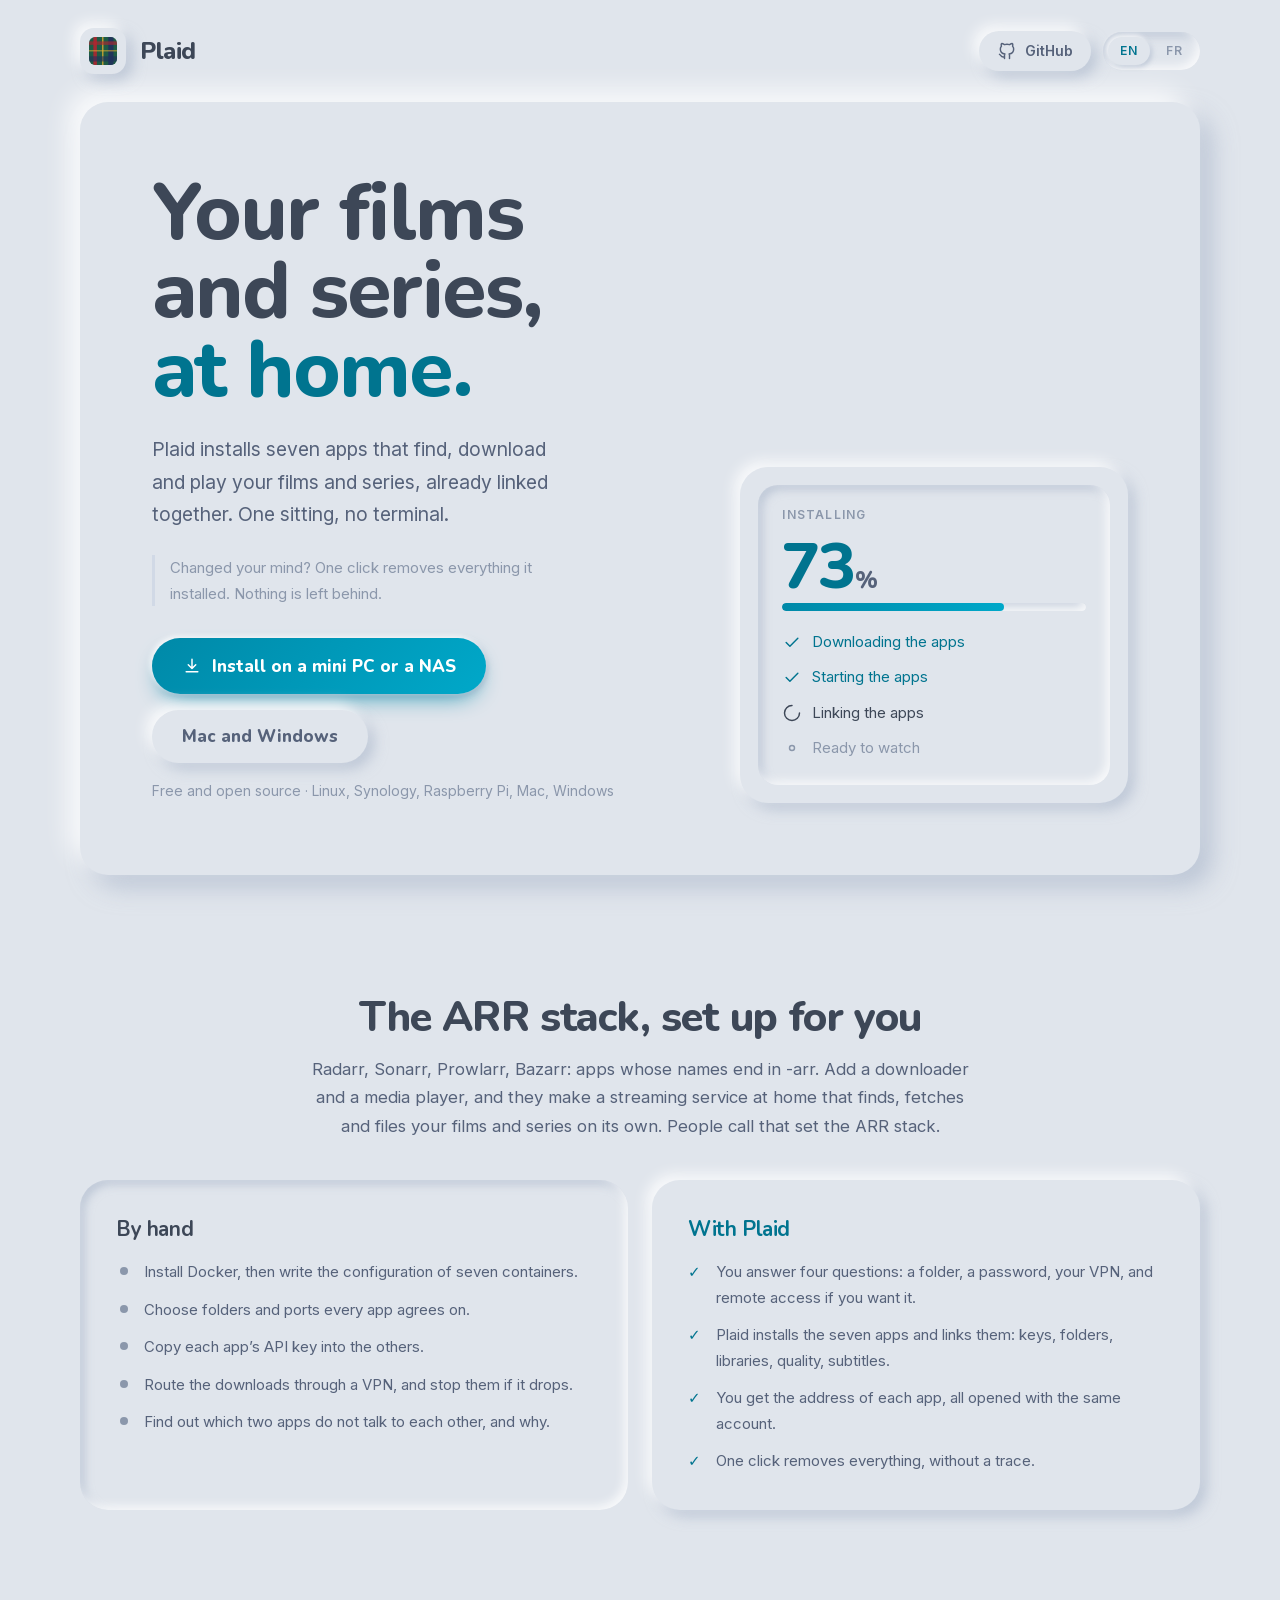
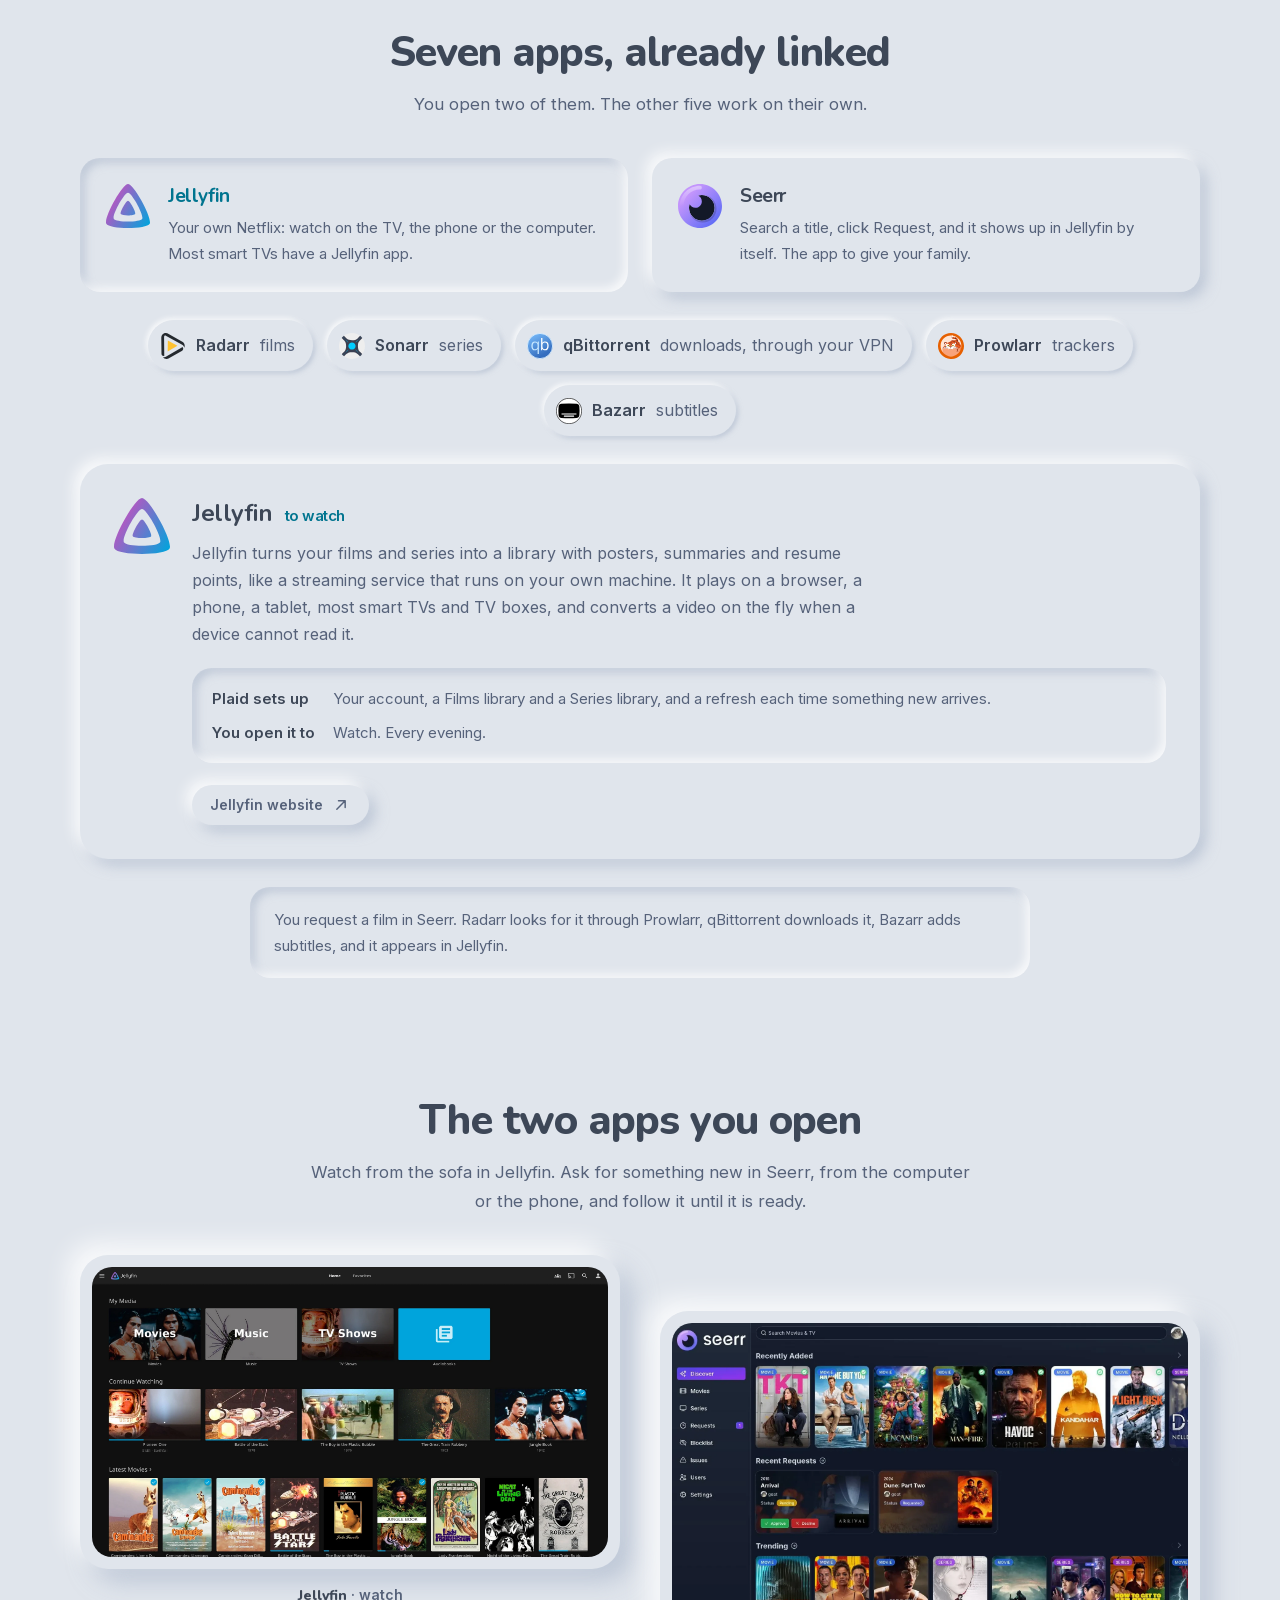
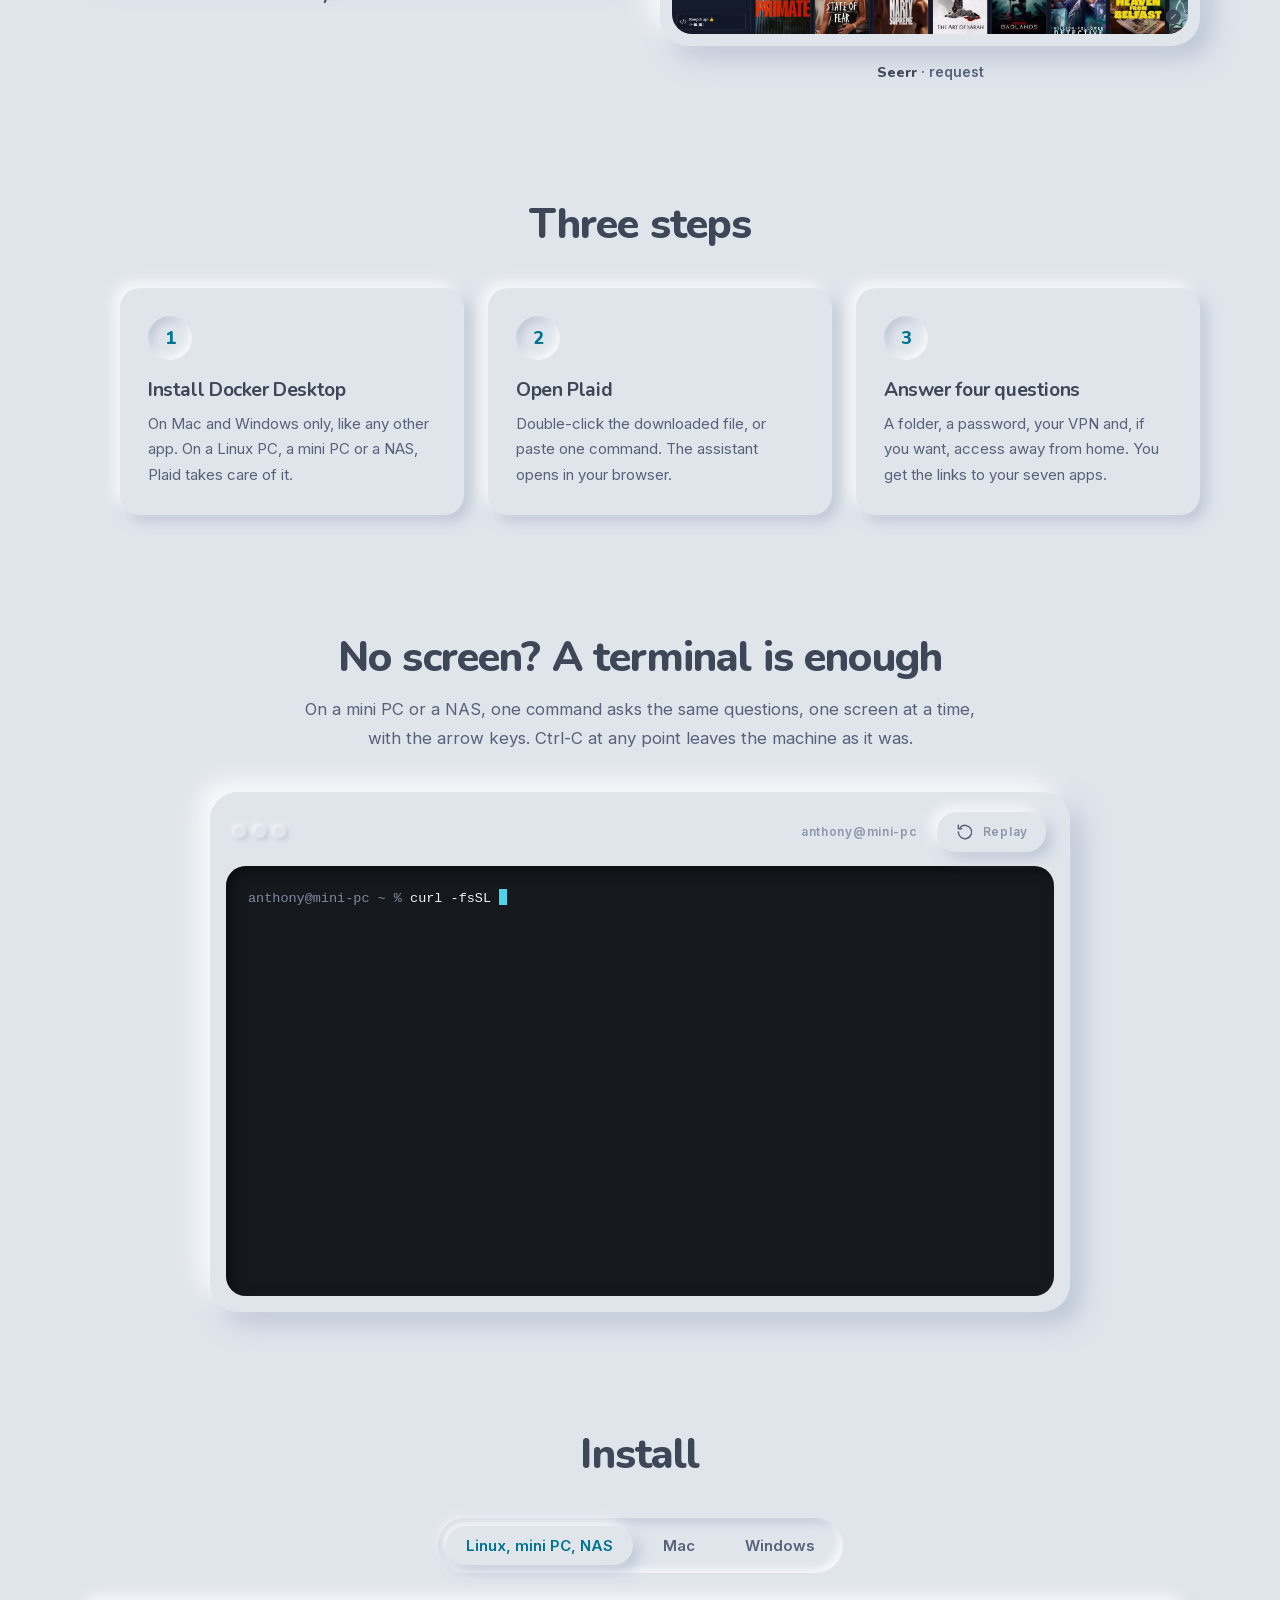
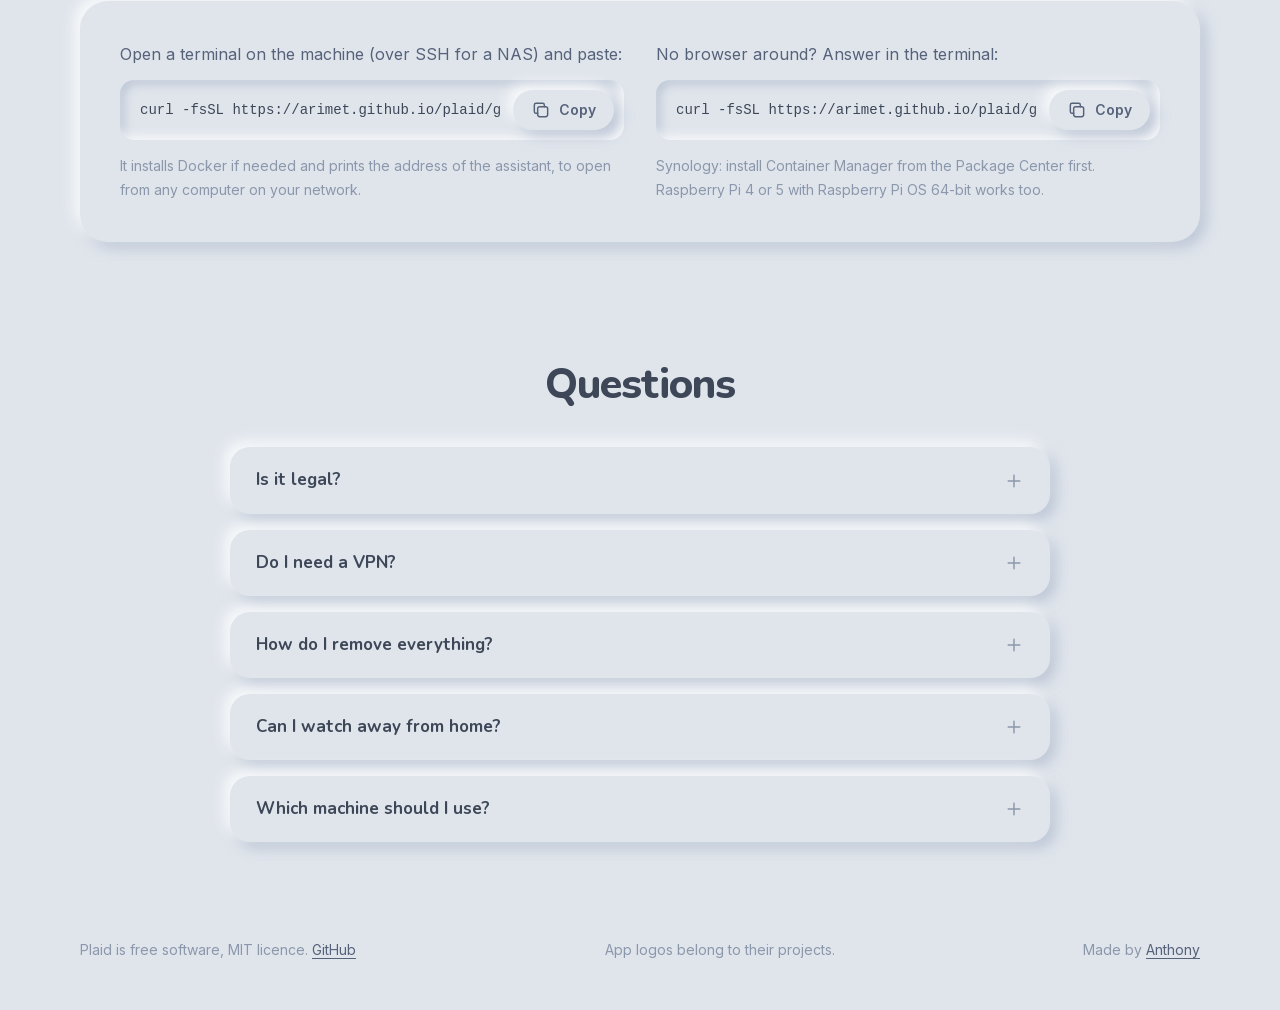
==== commit b3c3dc6d: "Add link previews: Open Graph and Twitter tags, a 1200x630 image and a touch icon" ====
--- a/site/index.html
+++ b/site/index.html
@@ -6,6 +6,28 @@
 <title>Plaid · Your films and series, at home</title>
 <meta name="description" content="Plaid installs Jellyfin, Seerr, Radarr, Sonarr, qBittorrent, Prowlarr and Bazarr, already linked together, without a terminal. And removes them without a trace.">
 <link rel="icon" href="assets/favicon.svg" type="image/svg+xml">
+<link rel="apple-touch-icon" href="assets/apple-touch-icon.png">
+<link rel="canonical" href="https://arimet.github.io/plaid/">
+<meta name="theme-color" content="#e0e5ec" media="(prefers-color-scheme: light)">
+<meta name="theme-color" content="#1e2228" media="(prefers-color-scheme: dark)">
+<!-- link previews: Open Graph for most apps, Twitter card for X -->
+<meta property="og:type" content="website">
+<meta property="og:site_name" content="Plaid">
+<meta property="og:url" content="https://arimet.github.io/plaid/">
+<meta property="og:title" content="Plaid · Your films and series, at home">
+<meta property="og:description" content="Seven apps, installed and linked in one sitting: Jellyfin, Seerr, Radarr, Sonarr, qBittorrent, Prowlarr and Bazarr. Removed without a trace.">
+<meta property="og:image" content="https://arimet.github.io/plaid/assets/og.png">
+<meta property="og:image:type" content="image/png">
+<meta property="og:image:width" content="1200">
+<meta property="og:image:height" content="630">
+<meta property="og:image:alt" content="Plaid: your films and series, at home. Seven apps, installed and linked in one sitting.">
+<meta property="og:locale" content="en_US">
+<meta property="og:locale:alternate" content="fr_FR">
+<meta name="twitter:card" content="summary_large_image">
+<meta name="twitter:title" content="Plaid · Your films and series, at home">
+<meta name="twitter:description" content="Seven apps, installed and linked in one sitting. Removed without a trace.">
+<meta name="twitter:image" content="https://arimet.github.io/plaid/assets/og.png">
+<meta name="twitter:image:alt" content="Plaid: your films and series, at home. Seven apps, installed and linked in one sitting.">
 <link rel="stylesheet" href="assets/fonts.css">
 <style>
 /* ----------------------------------------------------------------- tokens
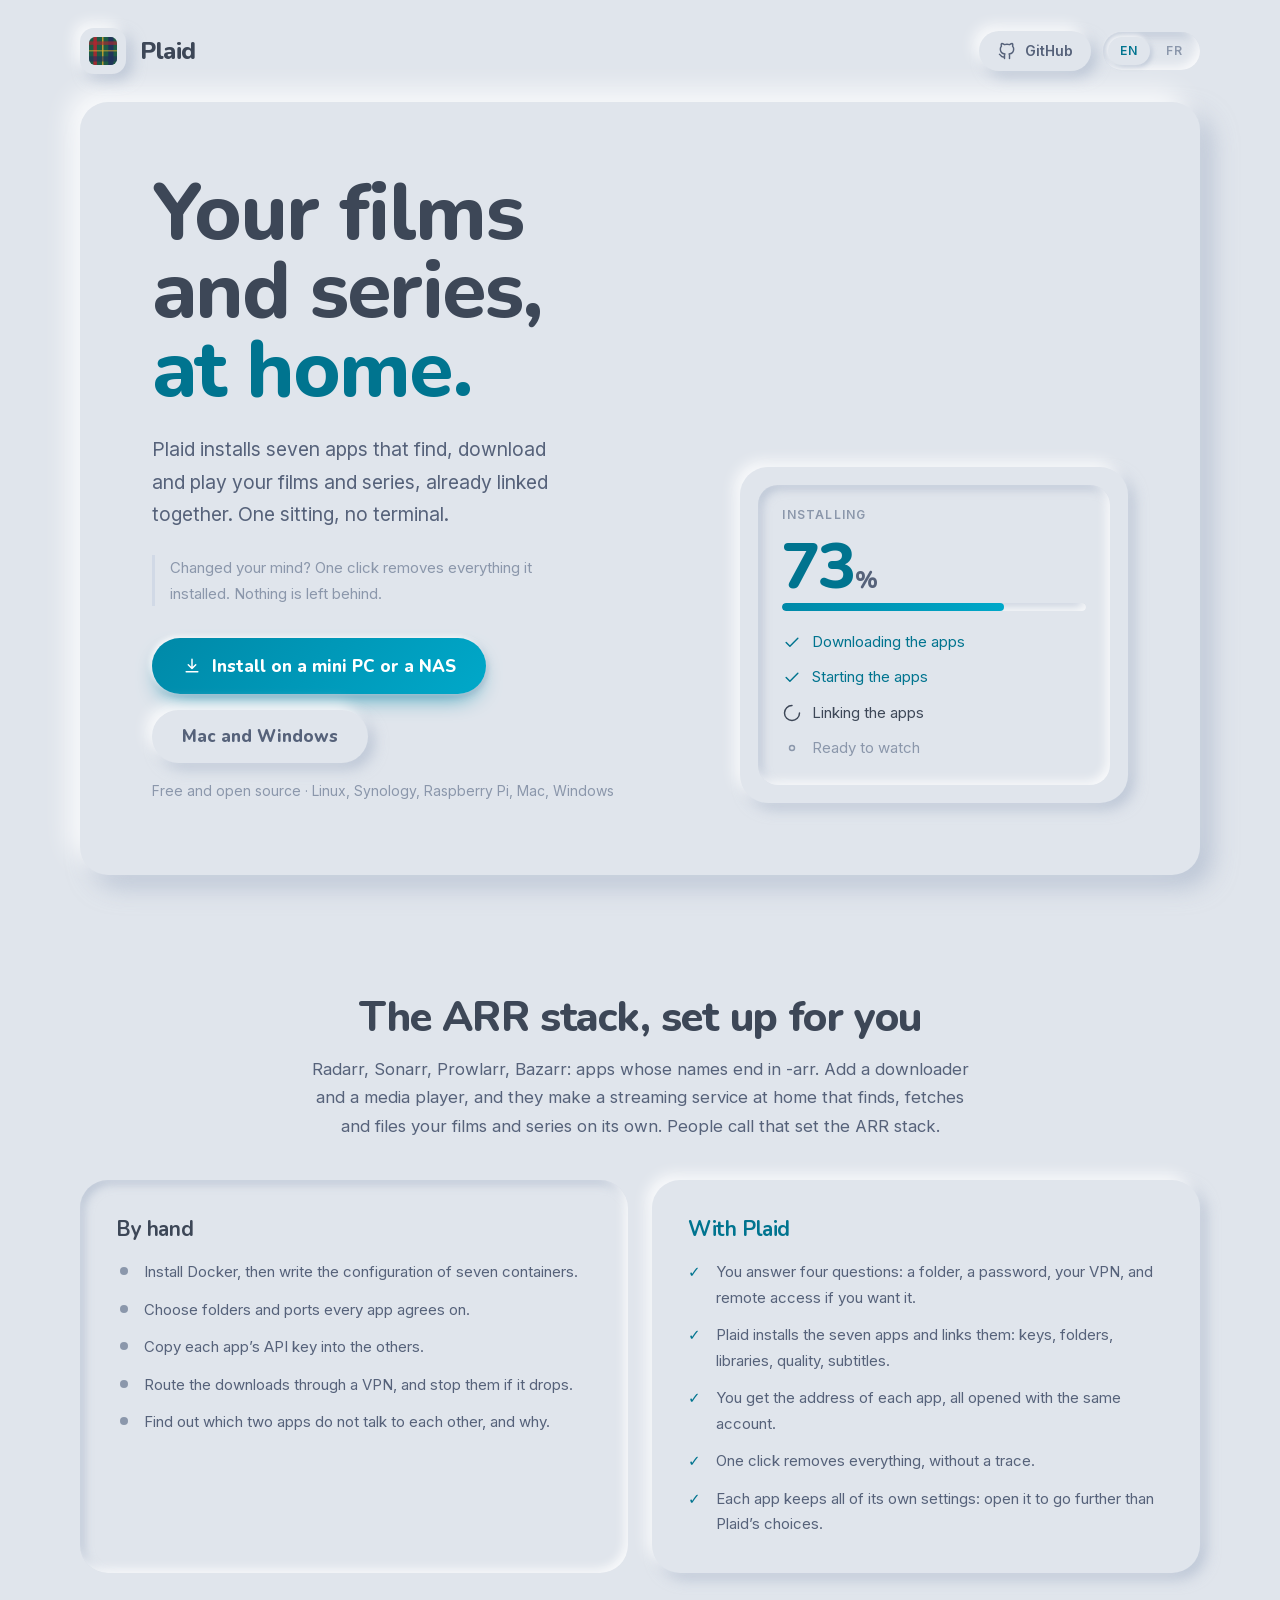
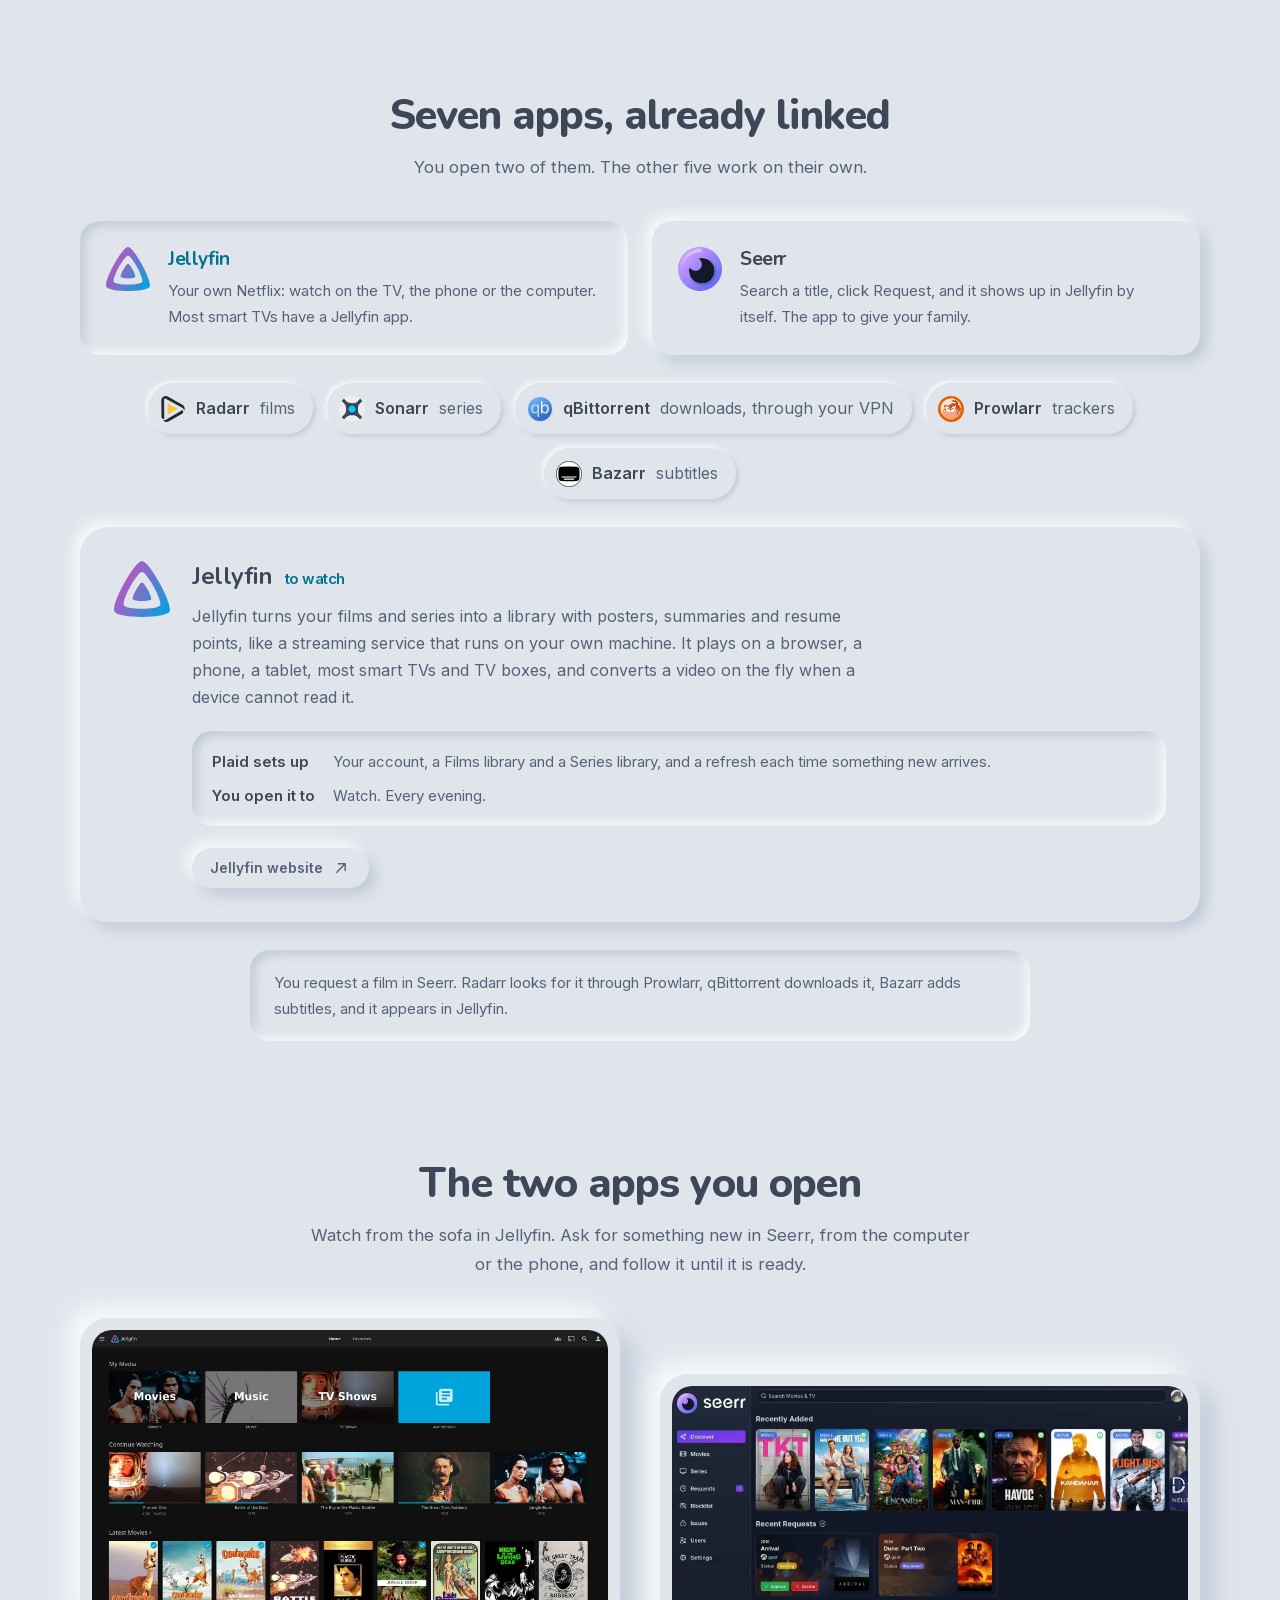
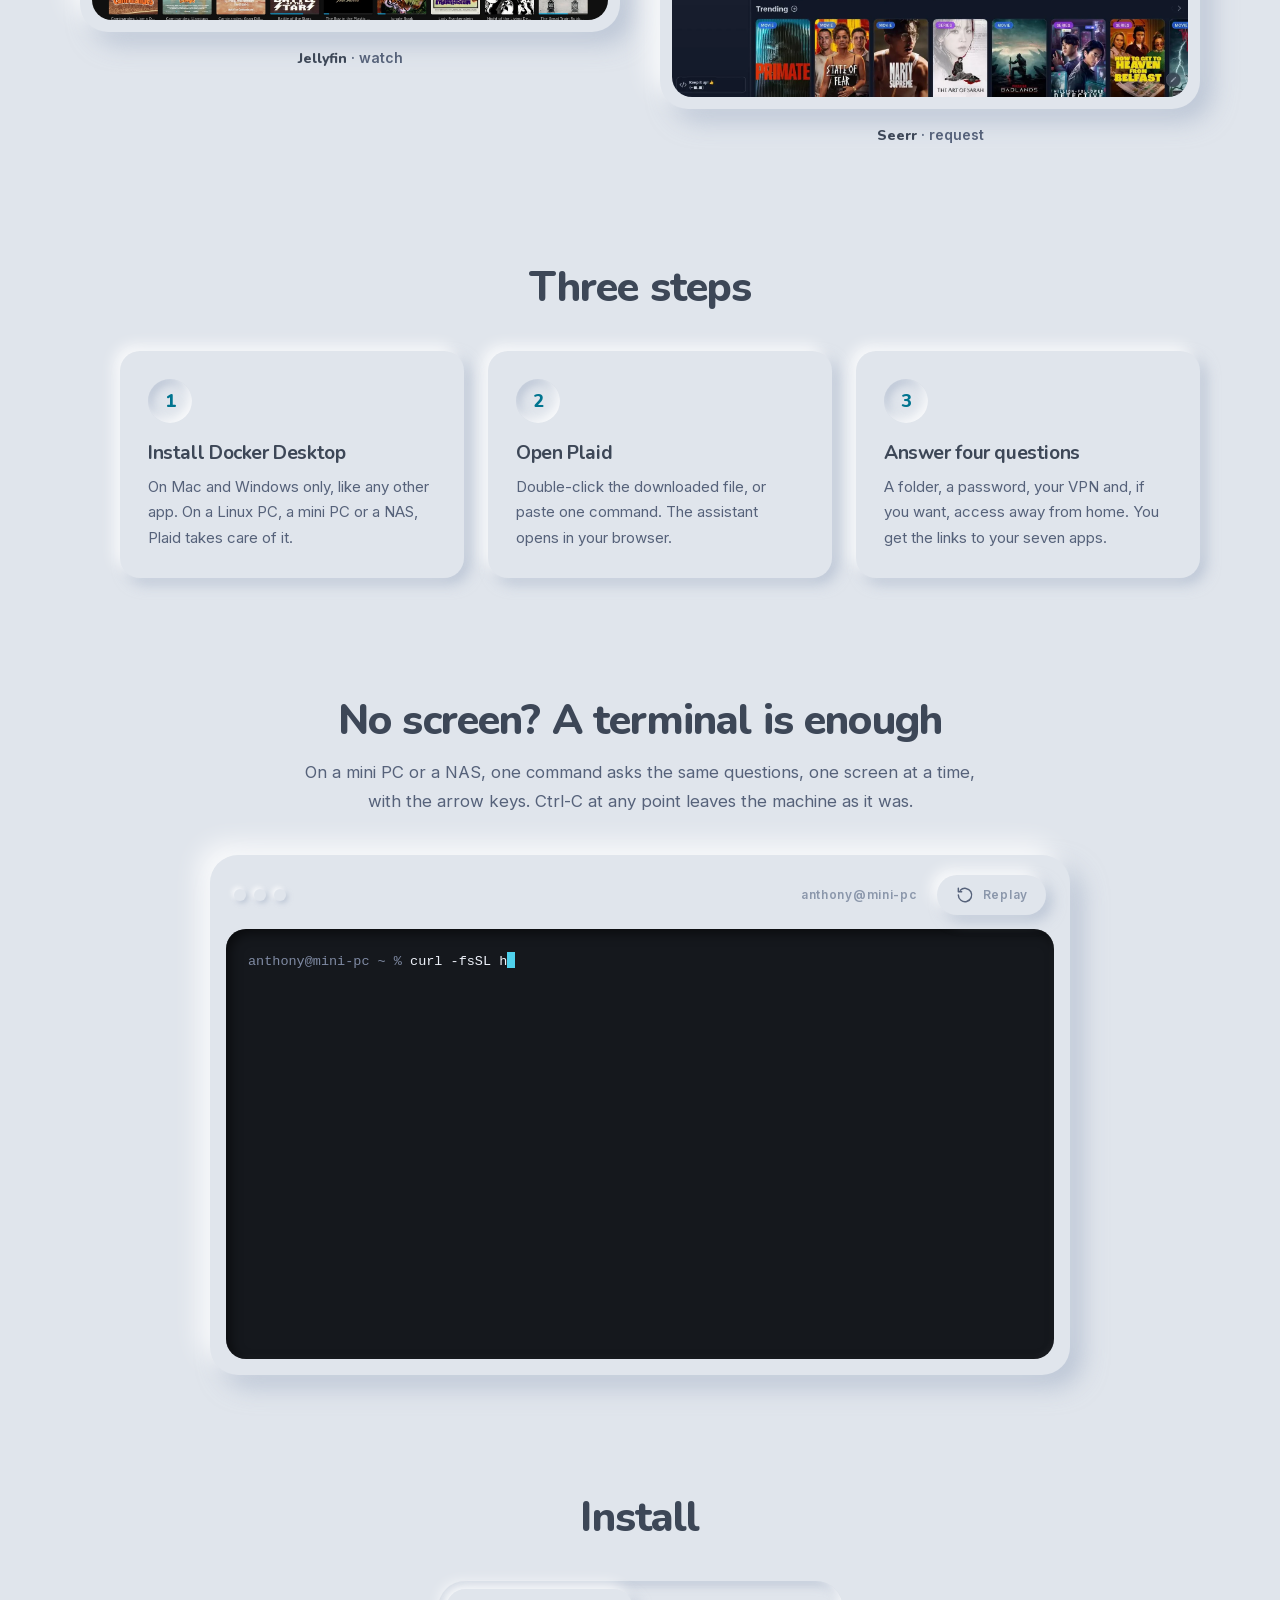
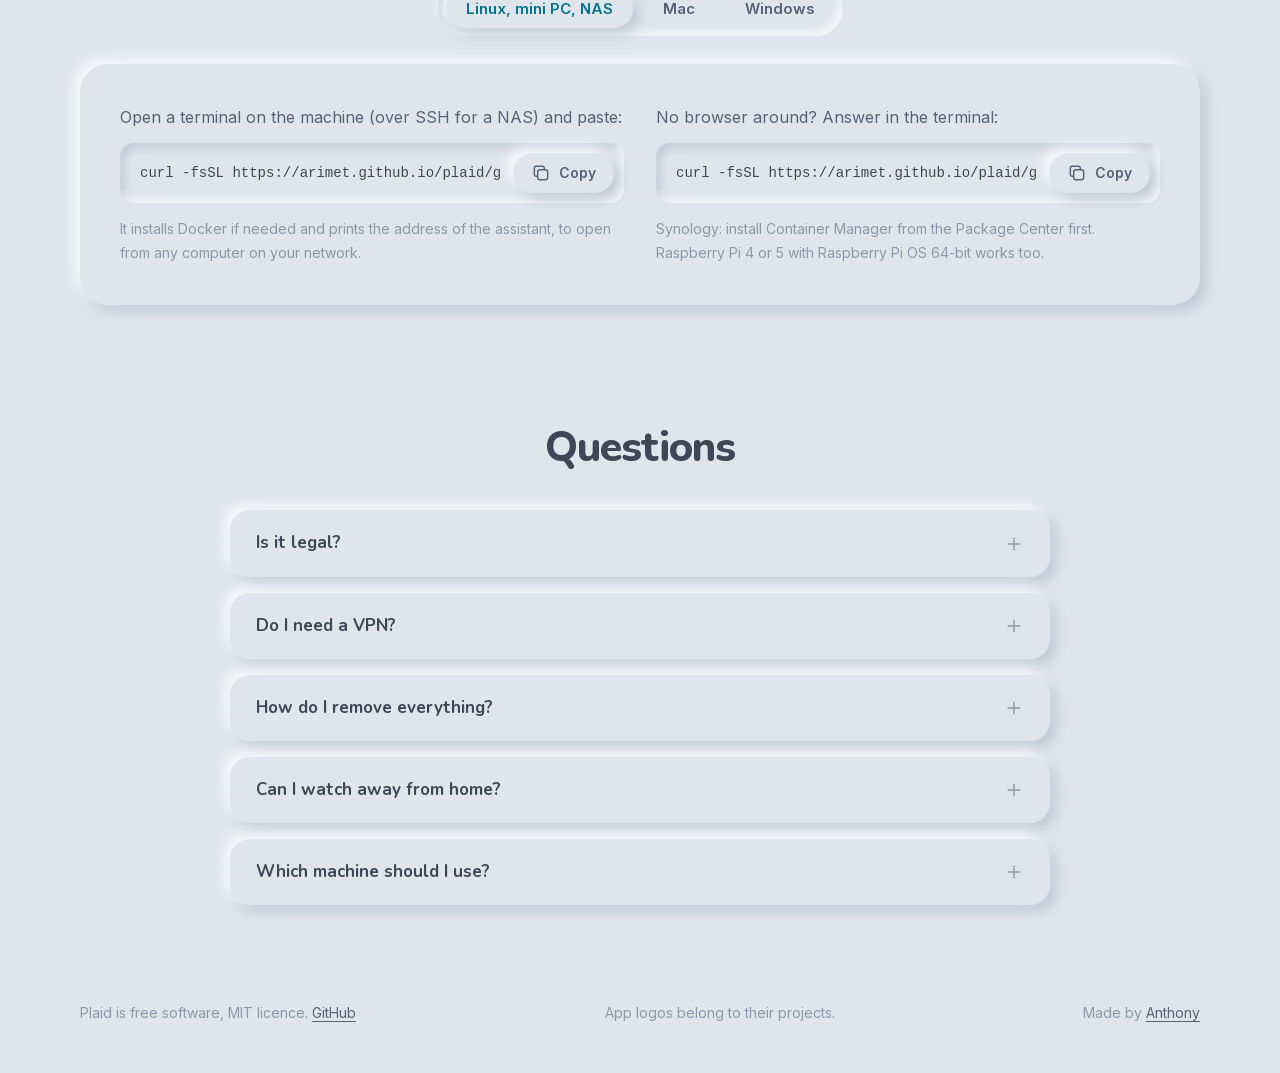
==== commit 6c8640cb: "Say on the site, in the README and in the assistant that Plaid sets the basics and each app keeps al" ====
--- a/site/index.html
+++ b/site/index.html
@@ -367,6 +367,7 @@
         <li><span data-l="en">Plaid installs the seven apps and links them: keys, folders, libraries, quality, subtitles.</span><span data-l="fr">Plaid installe les sept applis et les relie : clés, dossiers, bibliothèques, qualité, sous-titres.</span></li>
         <li><span data-l="en">You get the address of each app, all opened with the same account.</span><span data-l="fr">Vous recevez l’adresse de chaque appli, toutes ouvertes avec le même compte.</span></li>
         <li><span data-l="en">One click removes everything, without a trace.</span><span data-l="fr">Un clic retire tout, sans laisser de trace.</span></li>
+        <li><span data-l="en">Each app keeps all of its own settings: open it to go further than Plaid’s choices.</span><span data-l="fr">Chaque appli garde tous ses réglages : ouvrez-la pour aller plus loin que les choix de Plaid.</span></li>
       </ul>
     </div>
   </div>
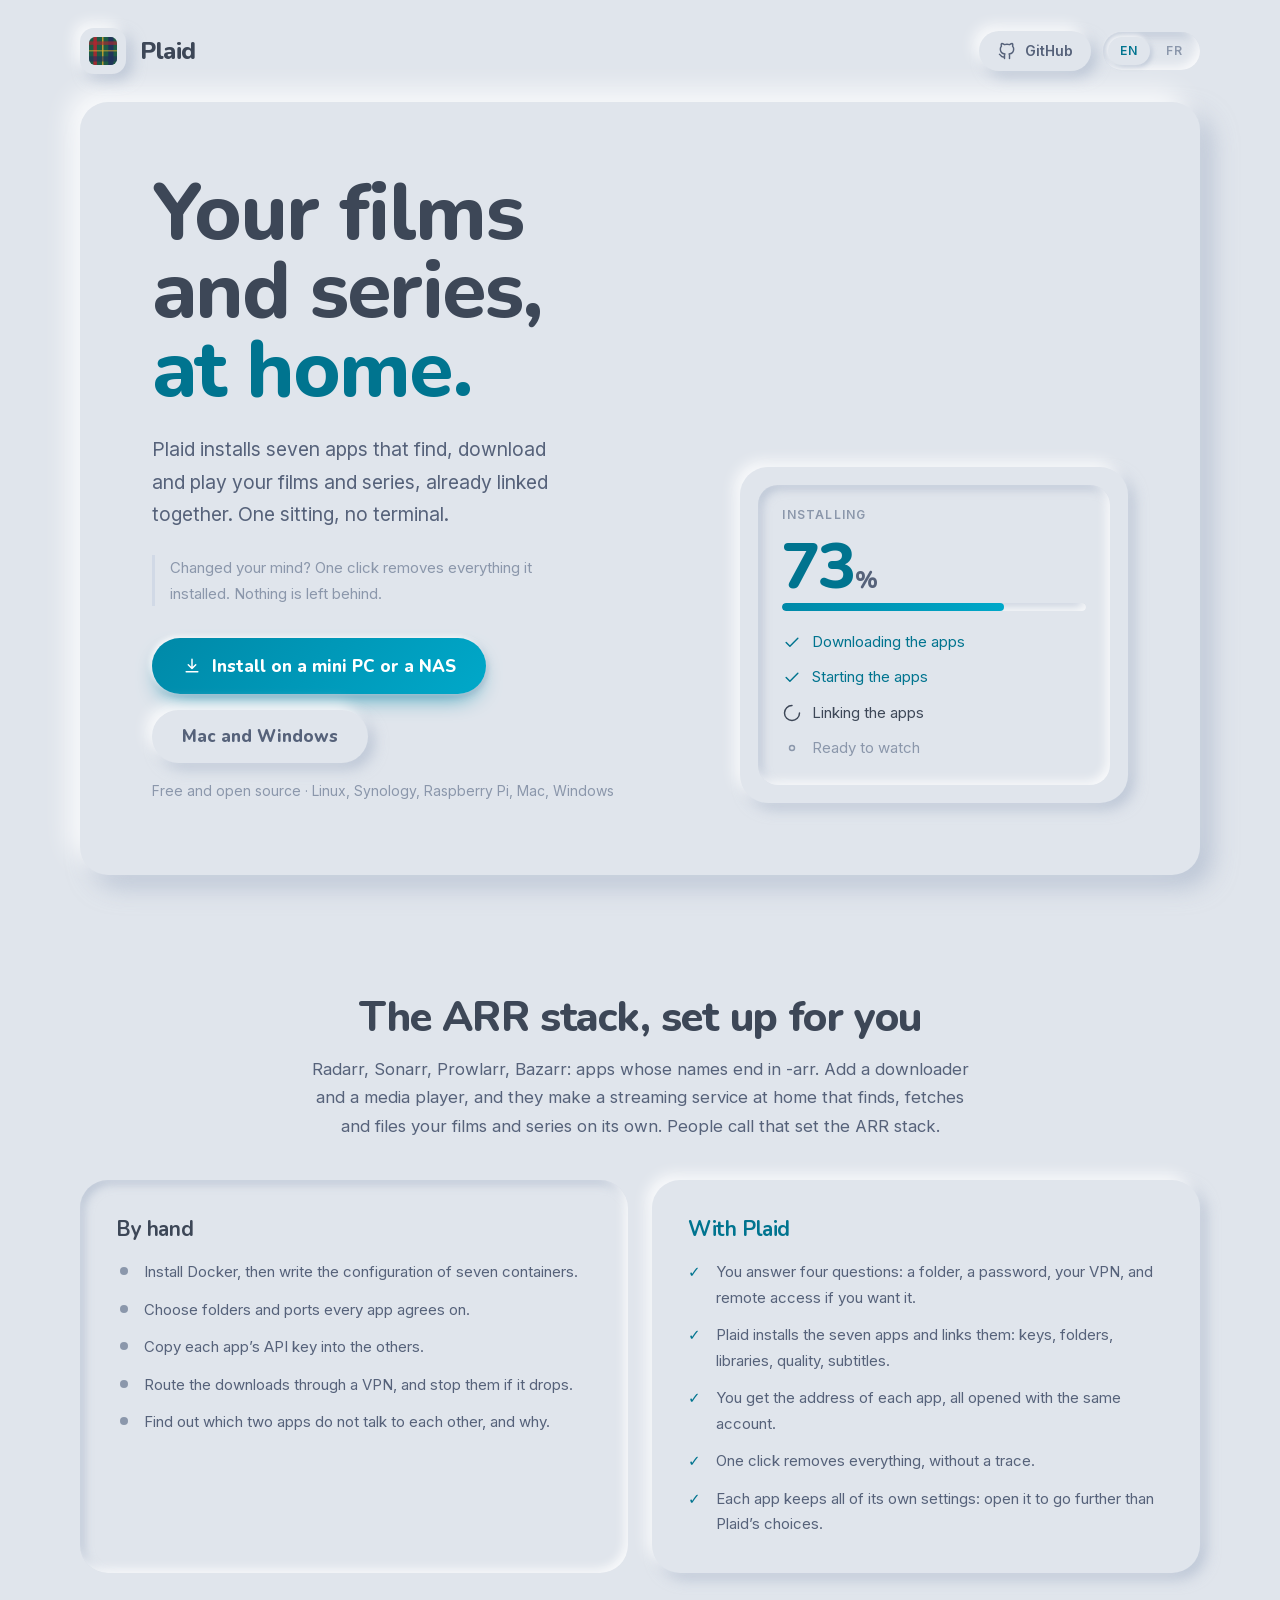
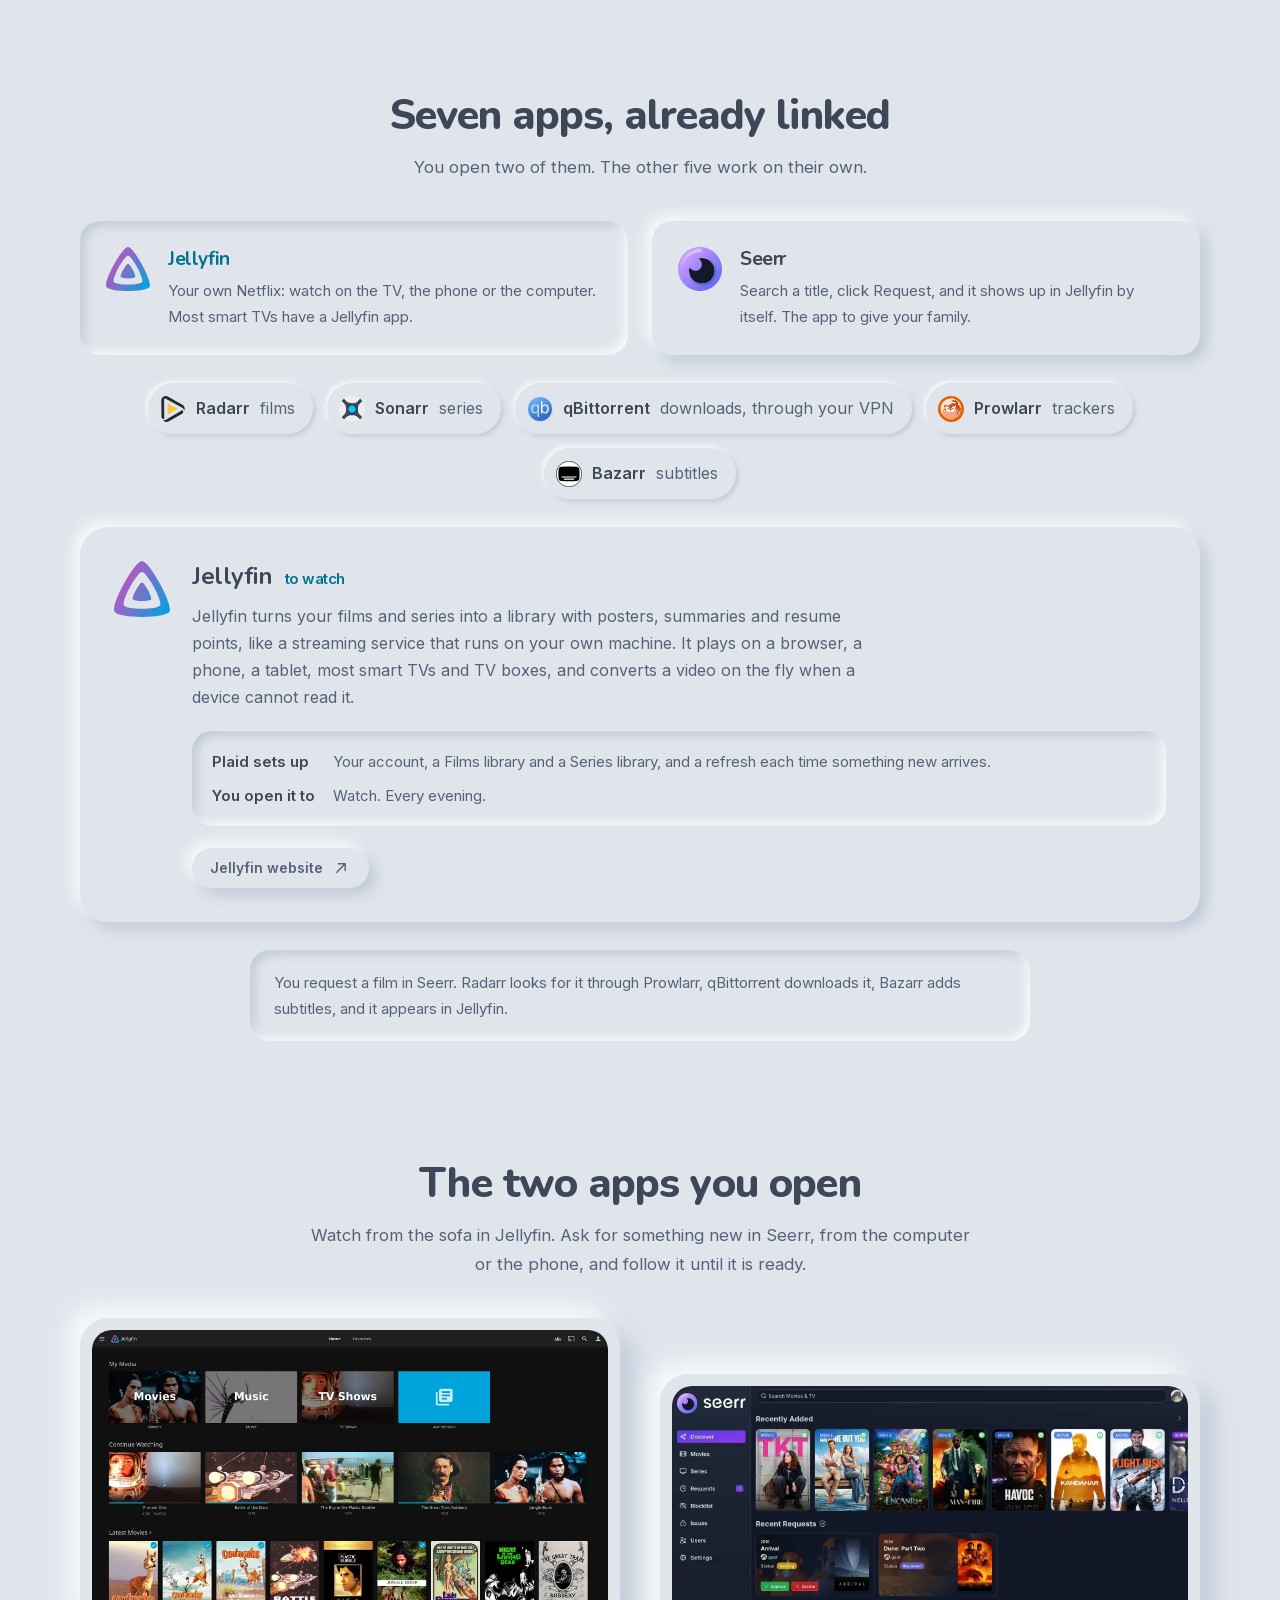
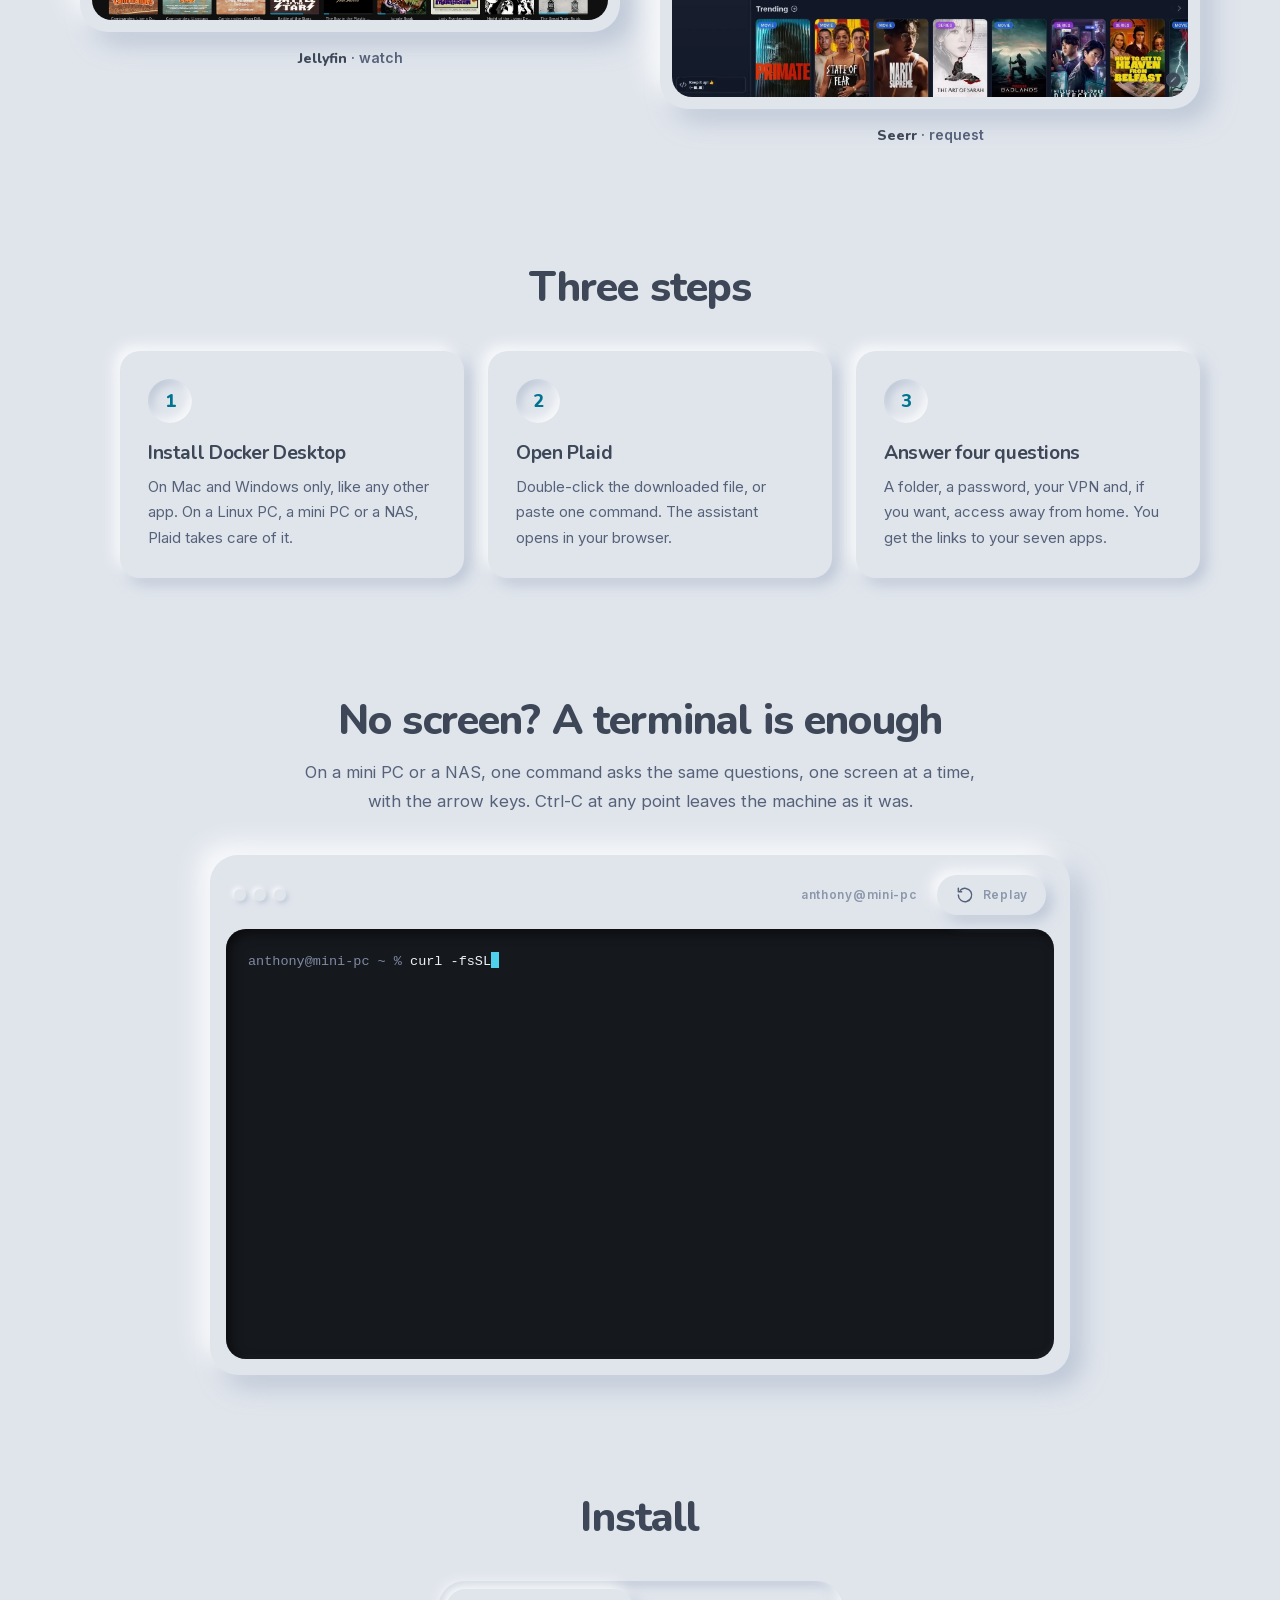
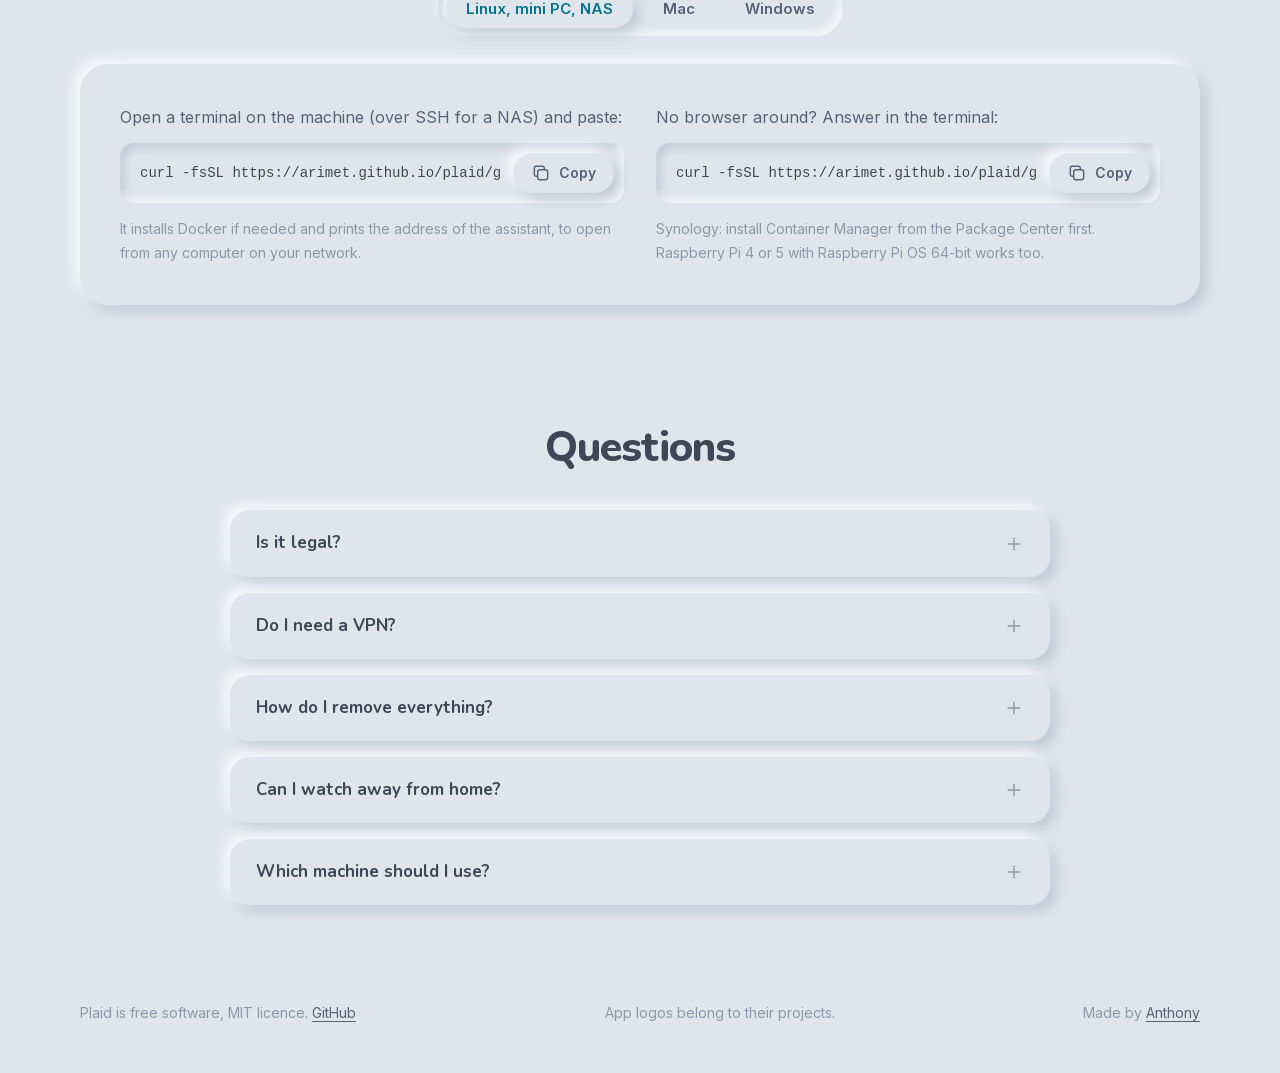
==== commit 895eadcd: "Mac: lead with the Terminal command, which macOS does not block; keep the launcher as an option with" ====
--- a/site/index.html
+++ b/site/index.html
@@ -600,14 +600,19 @@
     <div>
       <ol>
         <li><span data-l="en">Install <a href="https://www.docker.com/products/docker-desktop/">Docker Desktop</a> and open it once.</span><span data-l="fr">Installez <a href="https://www.docker.com/products/docker-desktop/">Docker Desktop</a> et ouvrez-le une fois.</span></li>
-        <li><span data-l="en">Download Plaid and unzip it.</span><span data-l="fr">Téléchargez Plaid et dézippez-le.</span></li>
-        <li><span data-l="en">Right-click <b>install.command</b>, then Open. The assistant opens in your browser.</span><span data-l="fr">Clic droit sur <b>install.command</b>, puis Ouvrir. L’assistant s’ouvre dans votre navigateur.</span></li>
+        <li><span data-l="en">Open <b>Terminal</b> (Applications › Utilities) and paste:</span><span data-l="fr">Ouvrez le <b>Terminal</b> (Applications › Utilitaires) et collez :</span></li>
       </ol>
-      <p class="note"><span data-l="en">The first time, macOS warns about an unidentified developer: right-click then Open lets it run.</span><span data-l="fr">La première fois, macOS prévient d’un développeur non identifié : clic droit puis Ouvrir permet de le lancer.</span></p>
-    </div>
-    <div class="get"><a class="btn primary" href="https://github.com/arimet/plaid/releases/latest/download/Plaid-mac.zip">
-      <svg class="icon" viewBox="0 0 24 24" aria-hidden="true"><path d="M12 4v11m0 0 4.5-4.5M12 15l-4.5-4.5M5 19h14"/></svg>
-      <span data-l="en">Download for Mac</span><span data-l="fr">Télécharger pour Mac</span></a></div>
+      <div class="cmd"><code id="cmd-mac">curl -fsSL https://arimet.github.io/plaid/get | sh</code>
+        <button class="pill" type="button" data-copy="cmd-mac"><svg class="icon" viewBox="0 0 24 24" aria-hidden="true"><rect x="8" y="8" width="12" height="12" rx="2.5"/><path d="M16 8V6a2 2 0 0 0-2-2H6a2 2 0 0 0-2 2v8a2 2 0 0 0 2 2h2"/></svg><span class="copy-label"><span data-l="en">Copy</span><span data-l="fr">Copier</span></span></button></div>
+      <p class="note"><span data-l="en">The assistant opens in your browser. You can close the Terminal afterwards.</span><span data-l="fr">L’assistant s’ouvre dans votre navigateur. Vous pouvez fermer le Terminal ensuite.</span></p>
+    </div>
+    <div>
+      <p><span data-l="en">Rather not use the Terminal? Download the launcher, unzip it and double-click <b>install.command</b>.</span><span data-l="fr">Vous préférez éviter le Terminal ? Téléchargez le lanceur, dézippez-le et double-cliquez sur <b>install.command</b>.</span></p>
+      <p class="note"><span data-l="en">macOS blocks it the first time, because it is not signed with an Apple developer account. Open System Settings › Privacy &amp; Security, click <b>Open Anyway</b> next to install.command, then open it again.</span><span data-l="fr">macOS le bloque la première fois, parce qu’il n’est pas signé avec un compte développeur Apple. Ouvrez Réglages Système › Confidentialité et sécurité, cliquez sur <b>Ouvrir quand même</b> à côté d’install.command, puis rouvrez-le.</span></p>
+      <div class="get"><a class="btn soft" href="https://github.com/arimet/plaid/releases/latest/download/Plaid-mac.zip">
+        <svg class="icon" viewBox="0 0 24 24" aria-hidden="true"><path d="M12 4v11m0 0 4.5-4.5M12 15l-4.5-4.5M5 19h14"/></svg>
+        <span data-l="en">Download the Mac launcher</span><span data-l="fr">Télécharger le lanceur Mac</span></a></div>
+    </div>
   </div>
 
   <div class="panel" role="tabpanel" id="p-win" aria-labelledby="t-win" hidden>
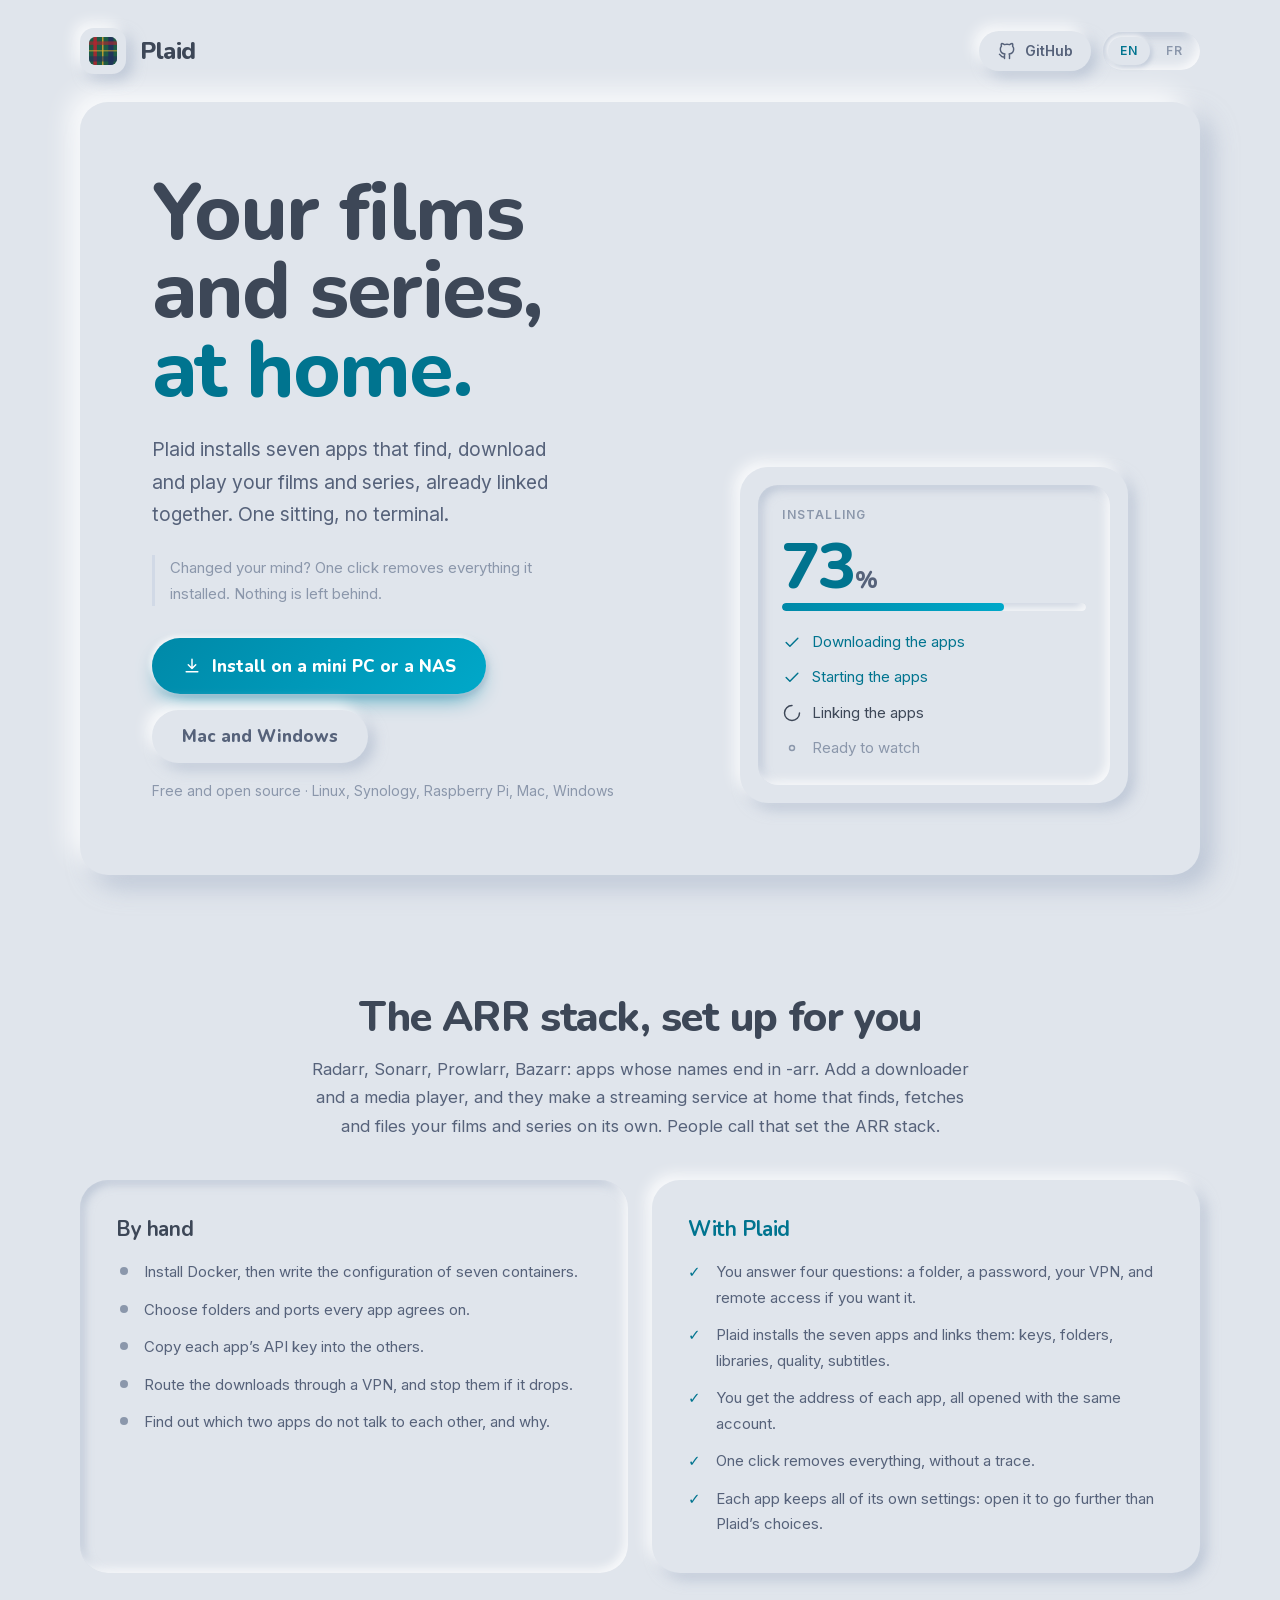
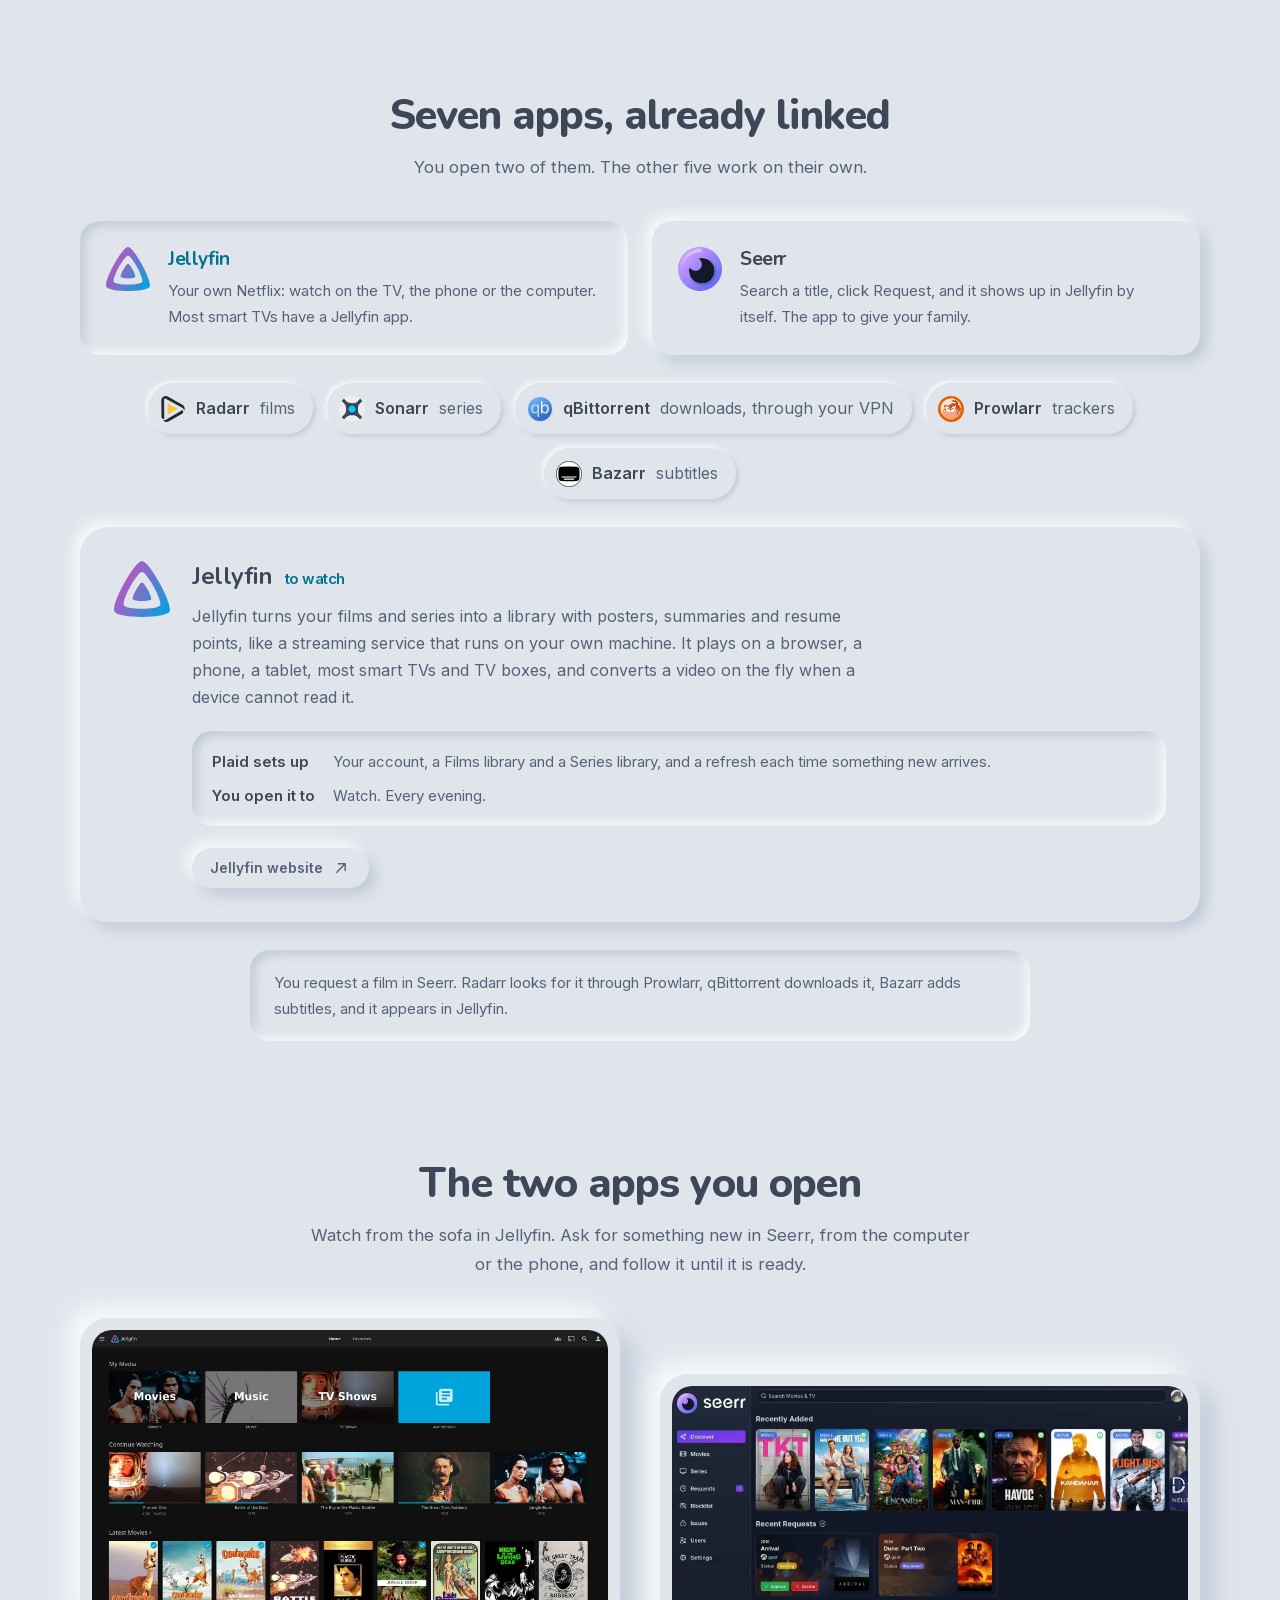
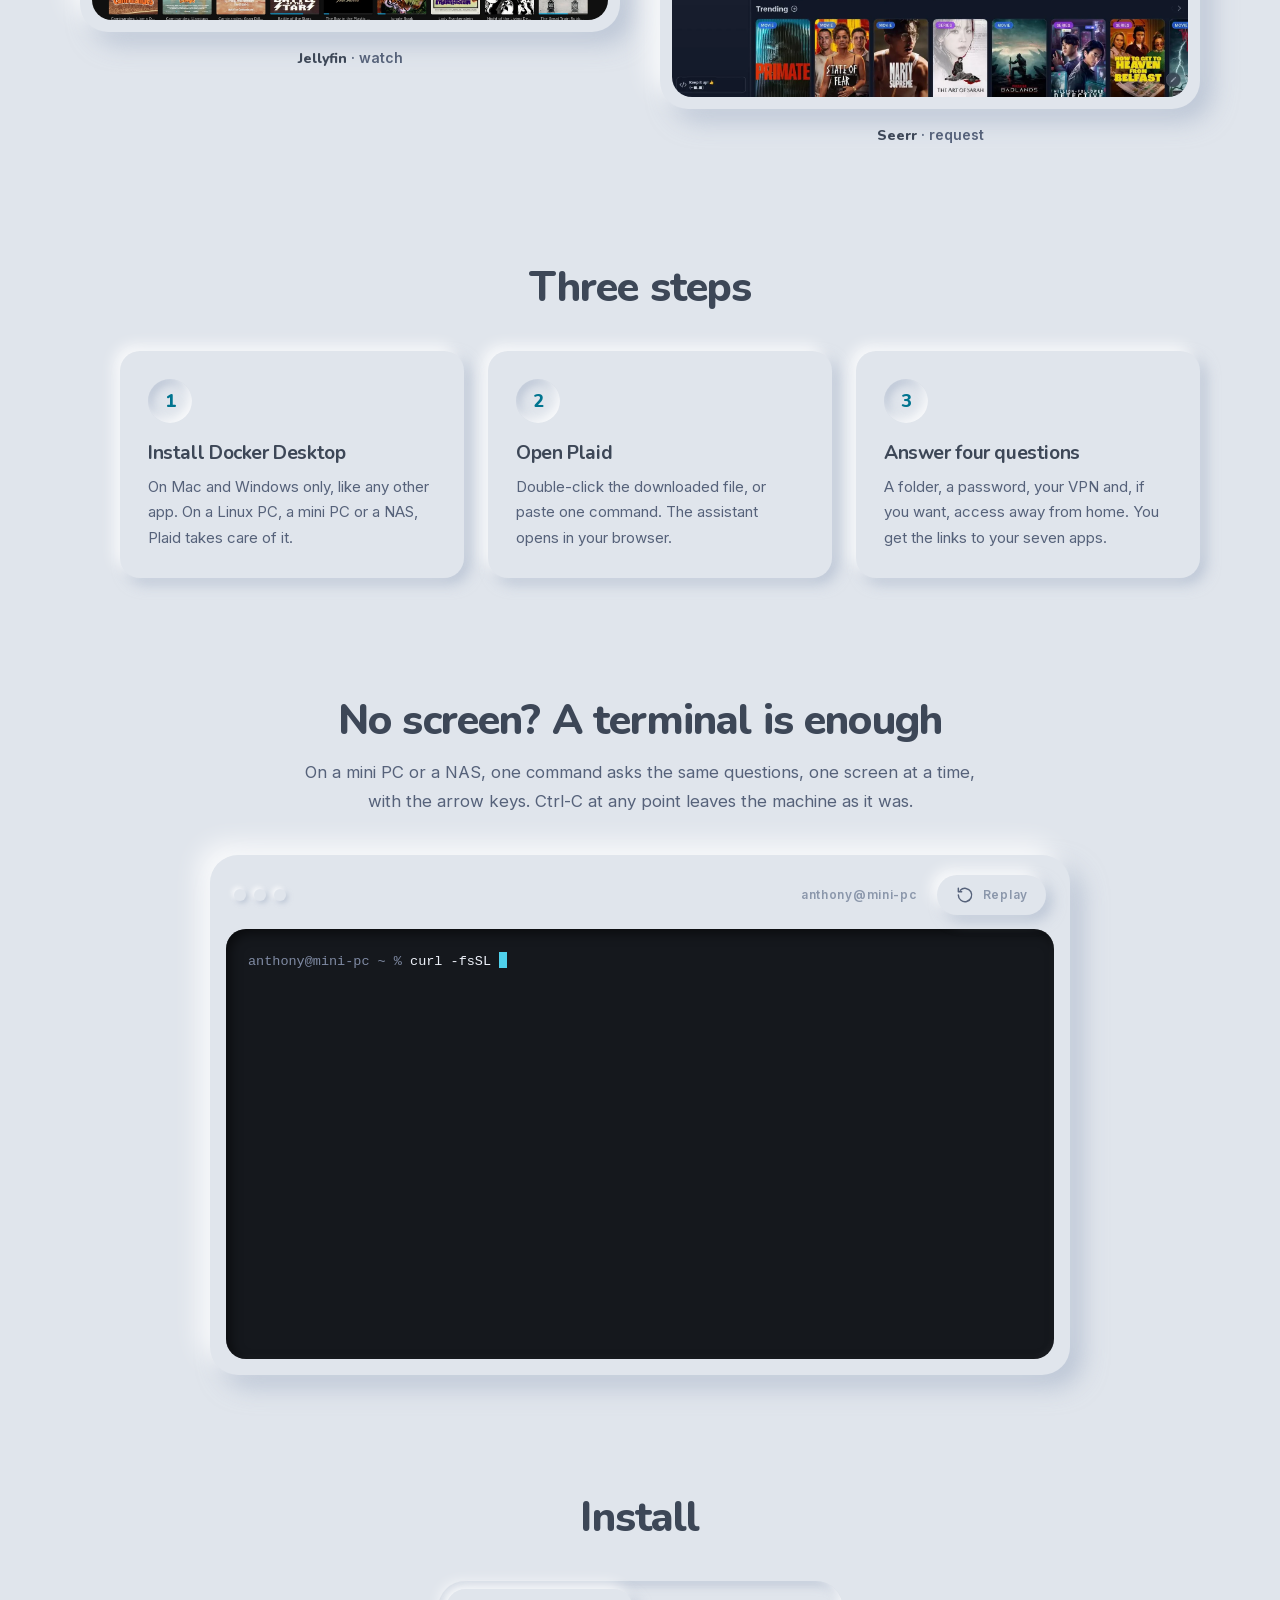
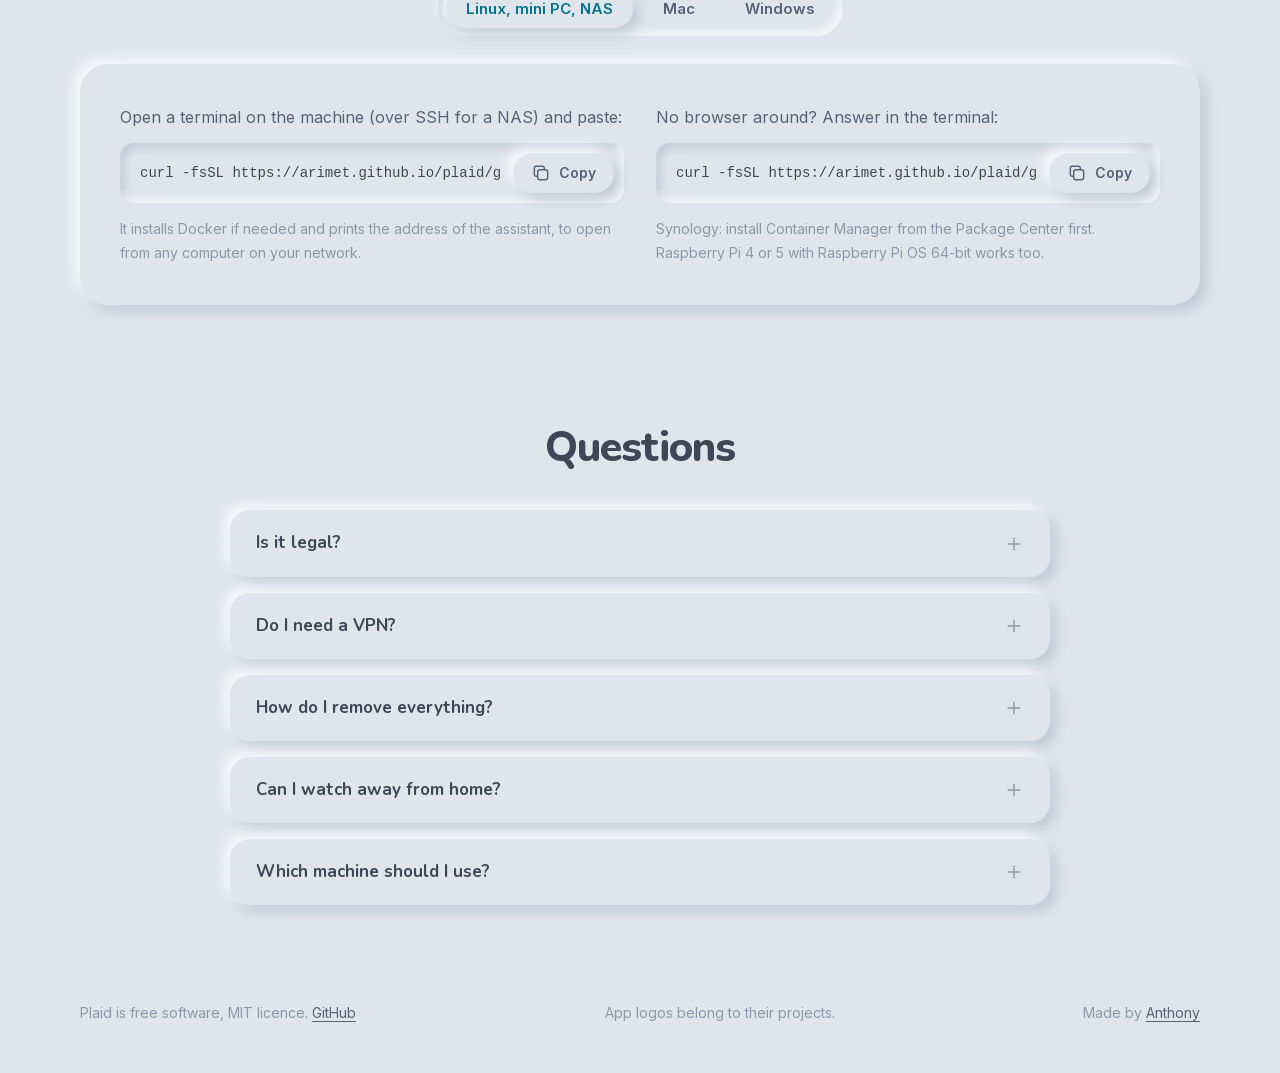
==== commit a0c30b4a: "Site: count visits and download clicks with GoatCounter (no cookie)" ====
--- a/site/index.html
+++ b/site/index.html
@@ -277,6 +277,8 @@
   .reveal{opacity:1;transform:none}
 }
 </style>
+<!-- GoatCounter: no cookie, counts visits plus the download and copy clicks marked data-goatcounter-click. -->
+<script data-goatcounter="https://arimet.goatcounter.com/count" async src="https://gc.zgo.at/count.js"></script>
 </head>
 <body class="no-js">
 <div class="wrap">
@@ -586,13 +588,13 @@
     <div>
       <p><span data-l="en">Open a terminal on the machine (over SSH for a NAS) and paste:</span><span data-l="fr">Ouvrez un terminal sur la machine (en SSH pour un NAS) et collez :</span></p>
       <div class="cmd"><code id="cmd">curl -fsSL https://arimet.github.io/plaid/get | sh</code>
-        <button class="pill" type="button" data-copy="cmd"><svg class="icon" viewBox="0 0 24 24" aria-hidden="true"><rect x="8" y="8" width="12" height="12" rx="2.5"/><path d="M16 8V6a2 2 0 0 0-2-2H6a2 2 0 0 0-2 2v8a2 2 0 0 0 2 2h2"/></svg><span class="copy-label"><span data-l="en">Copy</span><span data-l="fr">Copier</span></span></button></div>
+        <button class="pill" type="button" data-copy="cmd" data-goatcounter-click="plaid-copy-cmd"><svg class="icon" viewBox="0 0 24 24" aria-hidden="true"><rect x="8" y="8" width="12" height="12" rx="2.5"/><path d="M16 8V6a2 2 0 0 0-2-2H6a2 2 0 0 0-2 2v8a2 2 0 0 0 2 2h2"/></svg><span class="copy-label"><span data-l="en">Copy</span><span data-l="fr">Copier</span></span></button></div>
       <p class="note"><span data-l="en">It installs Docker if needed and prints the address of the assistant, to open from any computer on your network.</span><span data-l="fr">Elle installe Docker si besoin et affiche l’adresse de l’assistant, à ouvrir depuis n’importe quel ordinateur du réseau.</span></p>
     </div>
     <div>
       <p><span data-l="en">No browser around? Answer in the terminal:</span><span data-l="fr">Pas de navigateur sous la main ? Répondez dans le terminal :</span></p>
       <div class="cmd"><code id="cmd-cli">curl -fsSL https://arimet.github.io/plaid/get | sh -s -- --cli</code>
-        <button class="pill" type="button" data-copy="cmd-cli"><svg class="icon" viewBox="0 0 24 24" aria-hidden="true"><rect x="8" y="8" width="12" height="12" rx="2.5"/><path d="M16 8V6a2 2 0 0 0-2-2H6a2 2 0 0 0-2 2v8a2 2 0 0 0 2 2h2"/></svg><span class="copy-label"><span data-l="en">Copy</span><span data-l="fr">Copier</span></span></button></div>
+        <button class="pill" type="button" data-copy="cmd-cli" data-goatcounter-click="plaid-copy-cmd-cli"><svg class="icon" viewBox="0 0 24 24" aria-hidden="true"><rect x="8" y="8" width="12" height="12" rx="2.5"/><path d="M16 8V6a2 2 0 0 0-2-2H6a2 2 0 0 0-2 2v8a2 2 0 0 0 2 2h2"/></svg><span class="copy-label"><span data-l="en">Copy</span><span data-l="fr">Copier</span></span></button></div>
       <p class="note"><span data-l="en">Synology: install Container Manager from the Package Center first. Raspberry Pi 4 or 5 with Raspberry Pi OS 64-bit works too.</span><span data-l="fr">Synology : installez d’abord Container Manager depuis le centre de paquets. Un Raspberry Pi 4 ou 5 sous Raspberry Pi OS 64 bits marche aussi.</span></p>
     </div>
   </div>
@@ -603,13 +605,13 @@
         <li><span data-l="en">Open <b>Terminal</b> (Applications › Utilities) and paste:</span><span data-l="fr">Ouvrez le <b>Terminal</b> (Applications › Utilitaires) et collez :</span></li>
       </ol>
       <div class="cmd"><code id="cmd-mac">curl -fsSL https://arimet.github.io/plaid/get | sh</code>
-        <button class="pill" type="button" data-copy="cmd-mac"><svg class="icon" viewBox="0 0 24 24" aria-hidden="true"><rect x="8" y="8" width="12" height="12" rx="2.5"/><path d="M16 8V6a2 2 0 0 0-2-2H6a2 2 0 0 0-2 2v8a2 2 0 0 0 2 2h2"/></svg><span class="copy-label"><span data-l="en">Copy</span><span data-l="fr">Copier</span></span></button></div>
+        <button class="pill" type="button" data-copy="cmd-mac" data-goatcounter-click="plaid-copy-cmd-mac"><svg class="icon" viewBox="0 0 24 24" aria-hidden="true"><rect x="8" y="8" width="12" height="12" rx="2.5"/><path d="M16 8V6a2 2 0 0 0-2-2H6a2 2 0 0 0-2 2v8a2 2 0 0 0 2 2h2"/></svg><span class="copy-label"><span data-l="en">Copy</span><span data-l="fr">Copier</span></span></button></div>
       <p class="note"><span data-l="en">The assistant opens in your browser. You can close the Terminal afterwards.</span><span data-l="fr">L’assistant s’ouvre dans votre navigateur. Vous pouvez fermer le Terminal ensuite.</span></p>
     </div>
     <div>
       <p><span data-l="en">Rather not use the Terminal? Download the launcher, unzip it and double-click <b>install.command</b>.</span><span data-l="fr">Vous préférez éviter le Terminal ? Téléchargez le lanceur, dézippez-le et double-cliquez sur <b>install.command</b>.</span></p>
       <p class="note"><span data-l="en">macOS blocks it the first time, because it is not signed with an Apple developer account. Open System Settings › Privacy &amp; Security, click <b>Open Anyway</b> next to install.command, then open it again.</span><span data-l="fr">macOS le bloque la première fois, parce qu’il n’est pas signé avec un compte développeur Apple. Ouvrez Réglages Système › Confidentialité et sécurité, cliquez sur <b>Ouvrir quand même</b> à côté d’install.command, puis rouvrez-le.</span></p>
-      <div class="get"><a class="btn soft" href="https://github.com/arimet/plaid/releases/latest/download/Plaid-mac.zip">
+      <div class="get"><a class="btn soft" href="https://github.com/arimet/plaid/releases/latest/download/Plaid-mac.zip" data-goatcounter-click="plaid-download-mac">
         <svg class="icon" viewBox="0 0 24 24" aria-hidden="true"><path d="M12 4v11m0 0 4.5-4.5M12 15l-4.5-4.5M5 19h14"/></svg>
         <span data-l="en">Download the Mac launcher</span><span data-l="fr">Télécharger le lanceur Mac</span></a></div>
     </div>
@@ -624,7 +626,7 @@
       </ol>
       <p class="note"><span data-l="en">If SmartScreen warns you: More info, then Run anyway.</span><span data-l="fr">Si SmartScreen vous prévient : Informations complémentaires, puis Exécuter quand même.</span></p>
     </div>
-    <div class="get"><a class="btn primary" href="https://github.com/arimet/plaid/releases/latest/download/Plaid-windows.zip">
+    <div class="get"><a class="btn primary" href="https://github.com/arimet/plaid/releases/latest/download/Plaid-windows.zip" data-goatcounter-click="plaid-download-windows">
       <svg class="icon" viewBox="0 0 24 24" aria-hidden="true"><path d="M12 4v11m0 0 4.5-4.5M12 15l-4.5-4.5M5 19h14"/></svg>
       <span data-l="en">Download for Windows</span><span data-l="fr">Télécharger pour Windows</span></a></div>
   </div>
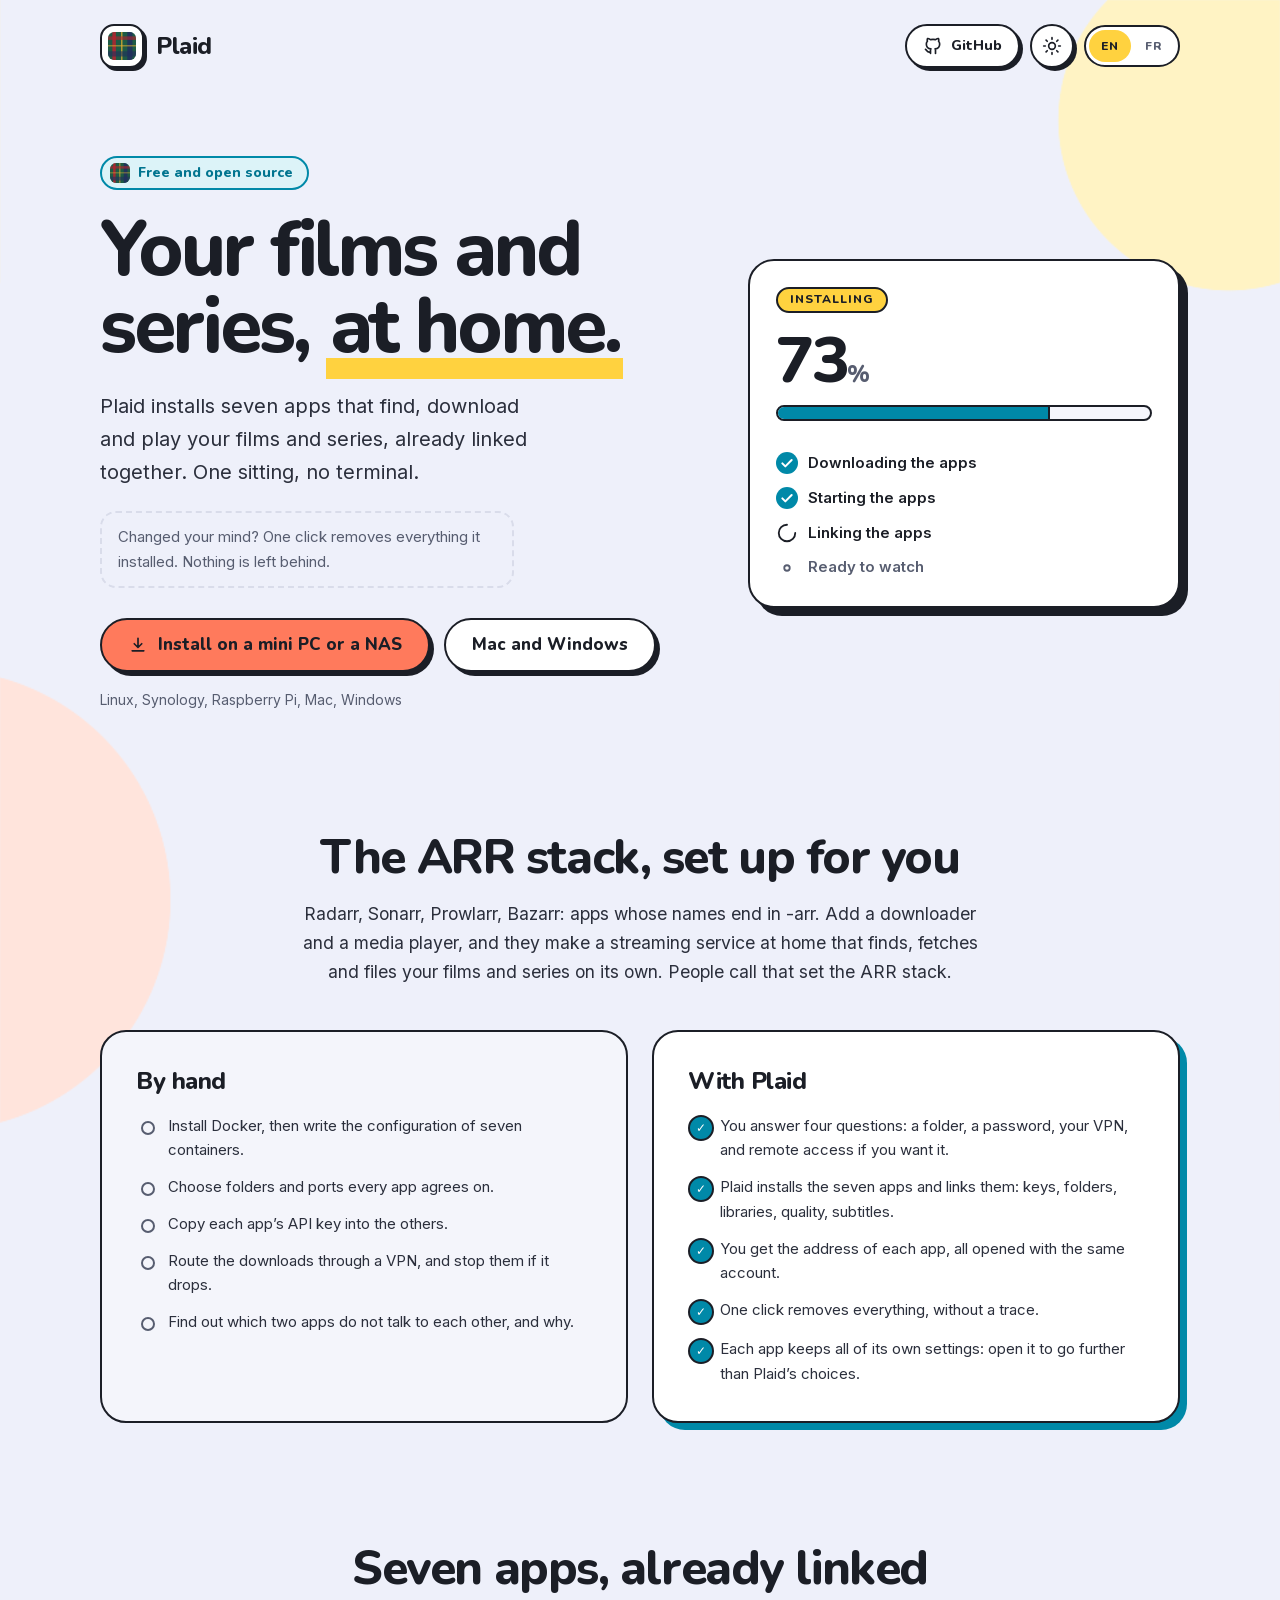
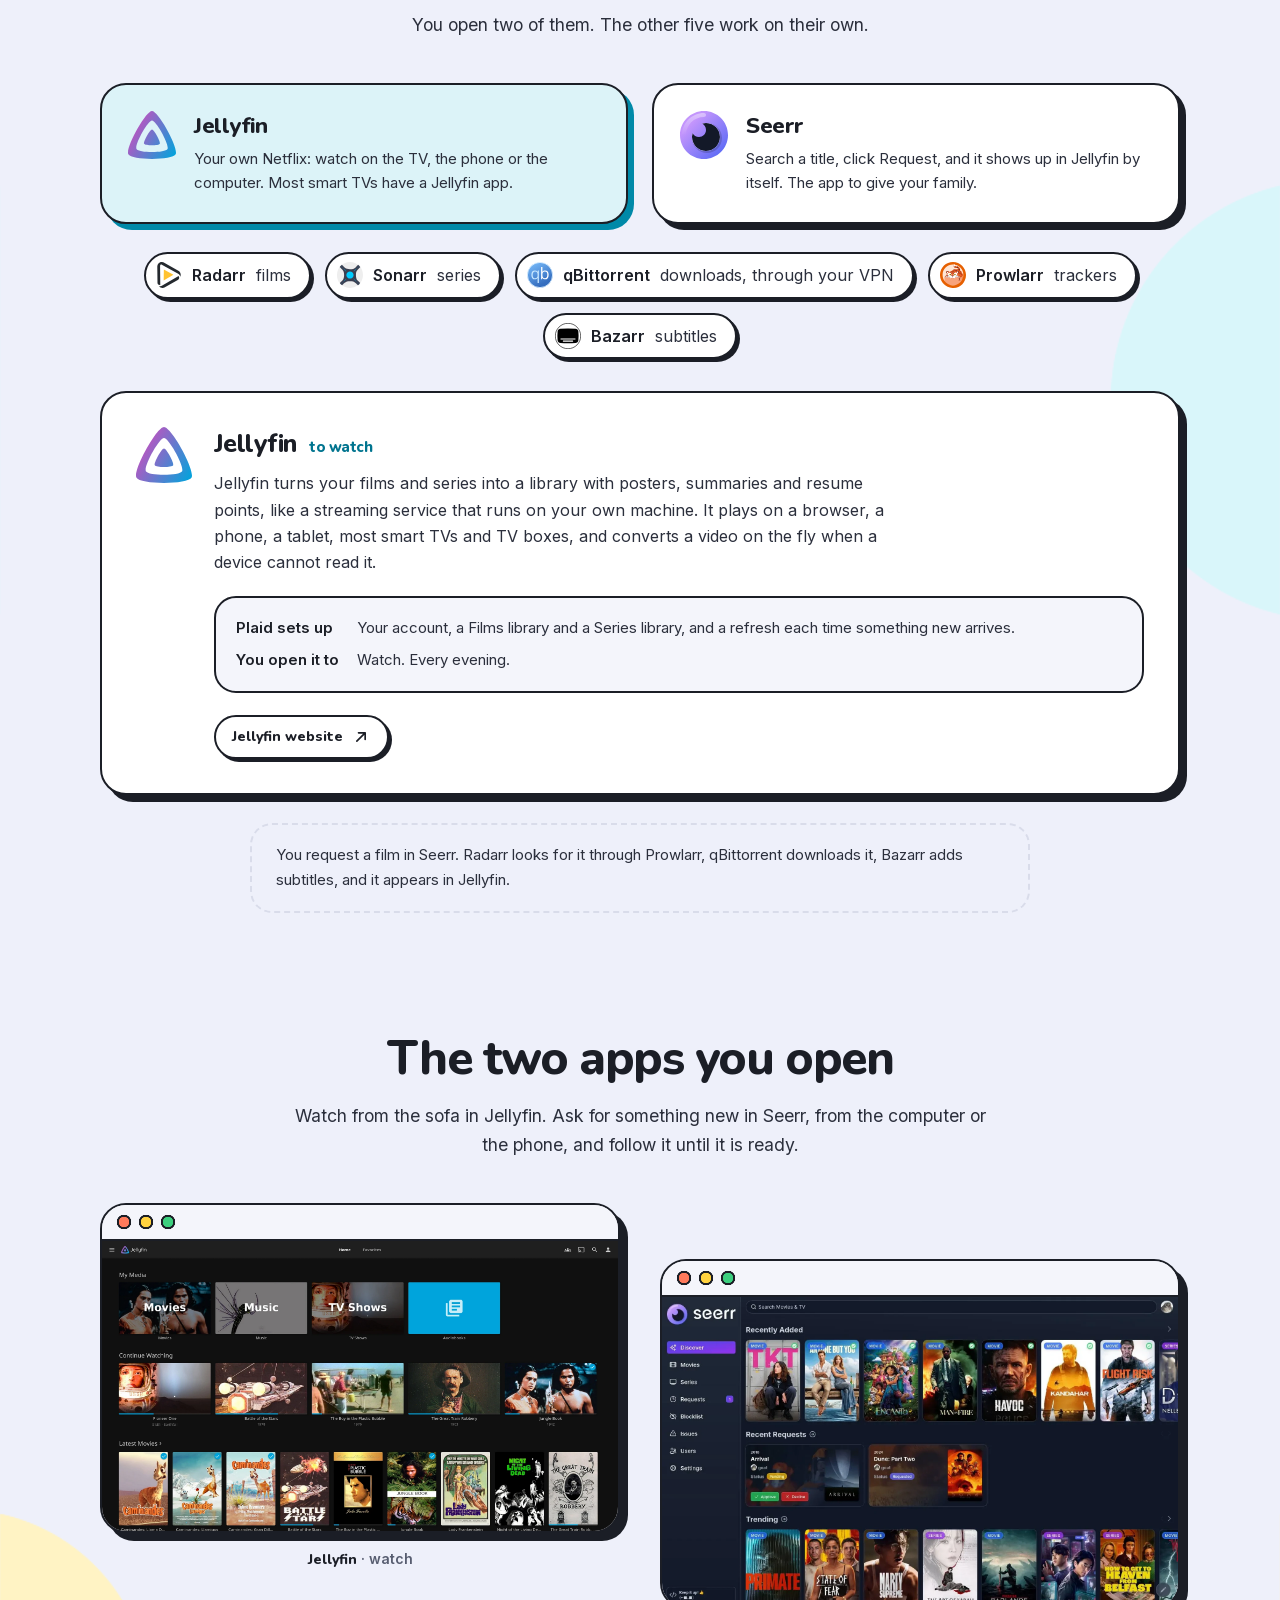
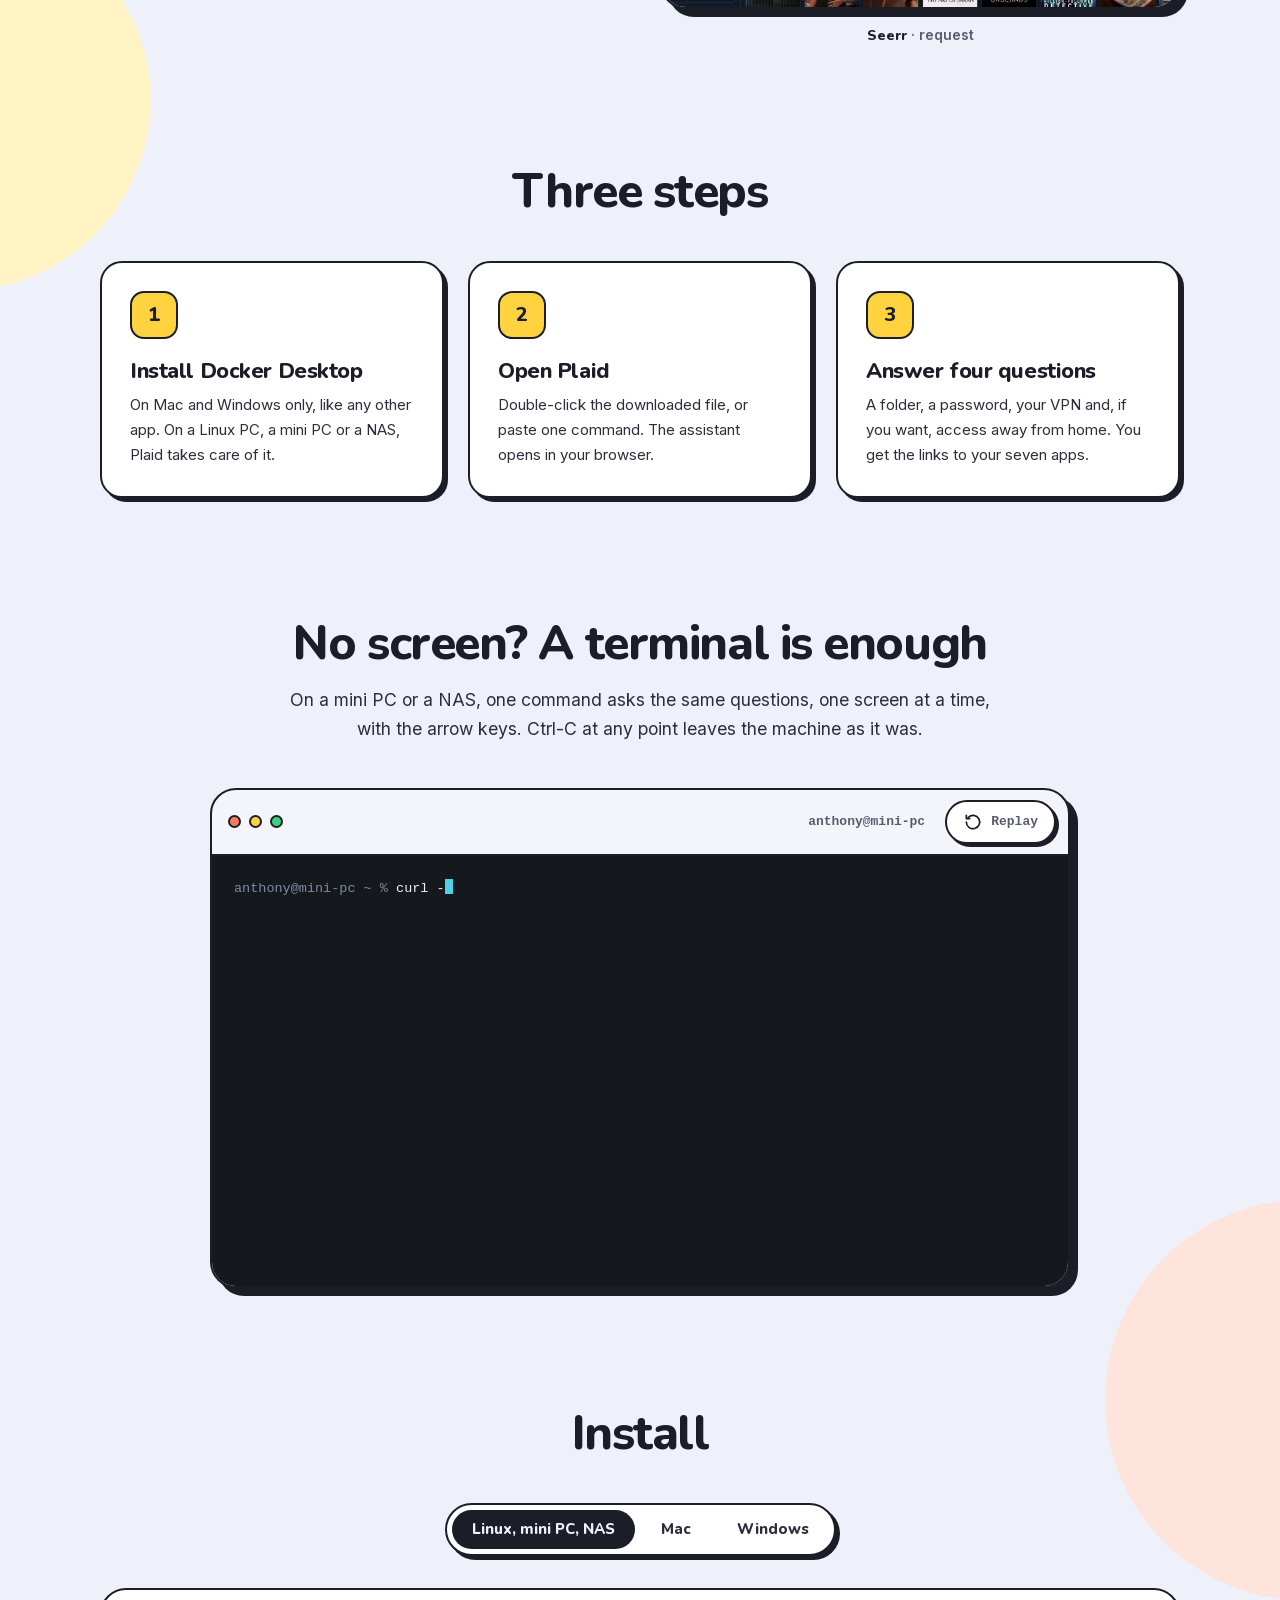
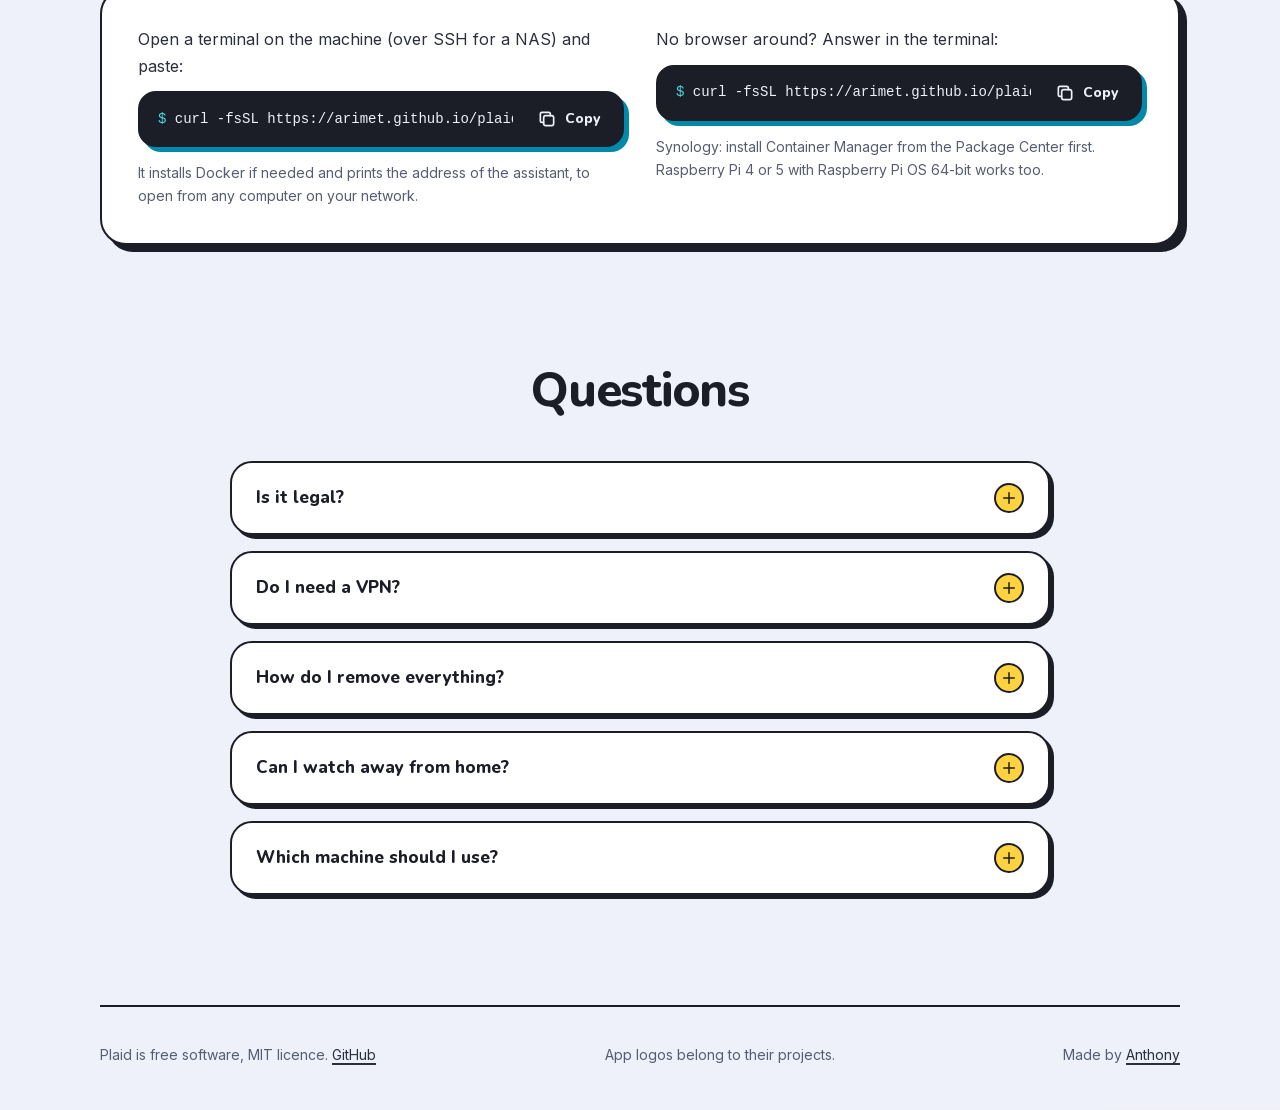
==== commit 7c60dd09: "Landing: the debrief look, with a light and dark switch" ====
--- a/site/index.html
+++ b/site/index.html
@@ -8,8 +8,9 @@
 <link rel="icon" href="assets/favicon.svg" type="image/svg+xml">
 <link rel="apple-touch-icon" href="assets/apple-touch-icon.png">
 <link rel="canonical" href="https://arimet.github.io/plaid/">
-<meta name="theme-color" content="#e0e5ec" media="(prefers-color-scheme: light)">
-<meta name="theme-color" content="#1e2228" media="(prefers-color-scheme: dark)">
+<meta name="theme-color" content="#eef0fa" media="(prefers-color-scheme: light)">
+<meta name="theme-color" content="#1b1e26" media="(prefers-color-scheme: dark)">
+<script>try{const t=localStorage.getItem("plaid-theme");if(t==="light"||t==="dark")document.documentElement.dataset.theme=t}catch(e){}</script>
 <!-- link previews: Open Graph for most apps, Twitter card for X -->
 <meta property="og:type" content="website">
 <meta property="og:site_name" content="Plaid">
@@ -31,203 +32,235 @@
 <link rel="stylesheet" href="assets/fonts.css">
 <style>
 /* ----------------------------------------------------------------- tokens
-   Neumorphism: every element shares the page surface; depth comes only from two shadows,
-   light toward the top-left, dark toward the bottom-right. Teal is rationed: primary action,
-   active states, progress. */
+   Same visual world as the debrief landing and Plaid's own assistant: a lavender page, white cards ringed in ink
+   with a hard offset shadow, pastel blobs. Teal is Plaid's colour (what is chosen, progress, links), coral the
+   main action, yellow the highlighter. The tartan lives in the logo mark only. */
 :root{
-  --surface:#e0e5ec; --surface-deep:#d1d9e6;
-  --shadow-light:rgba(255,255,255,.8); --shadow-dark:rgba(163,177,198,.6);
-  --raised:-6px -6px 14px var(--shadow-light),6px 6px 14px var(--shadow-dark);
-  --raised-lg:-12px -12px 24px var(--shadow-light),12px 12px 24px var(--shadow-dark);
-  --flat:-2px -2px 5px var(--shadow-light),2px 2px 5px var(--shadow-dark);
-  --inset:inset -4px -4px 10px var(--shadow-light),inset 4px 4px 10px var(--shadow-dark);
-  --accent:#0089a8; --accent-2:#00a8c9; --accent-text:#00748f; --accent-soft:rgba(0,137,168,.22);
-  --on-accent:#fff;
-  --text:#3d4757; --text-2:#56627a; --muted:#8b97ab;
-  --r-sm:10px; --r-md:14px; --r-lg:20px; --r-xl:28px; --pill:999px;
+  --page:#eef0fa; --surface:#fff; --subtle:#f4f5fb; --line:#d9dcea; --edge:#1b1e26; --shade:#1b1e26;
+  --ink:#1b1e26; --text:#2b2f3c; --muted:#575d70; --on-fill:#1b1e26;
+  --accent:#0089a8; --accent-2:#00a8c9; --accent-text:#00748f; --accent-50:#dcf3f8;
+  --coral:#ff7a5c; --coral-50:#ffe9e3; --yellow:#ffd23f; --yellow-50:#fff5d1; --cyan:#4fd6e3; --green:#3ccf7e;
+  --blob-1:#fff3c4; --blob-2:#ffe4dc; --blob-3:#d9f6fa;
+  --sans:ui-rounded,"SF Pro Rounded",Nunito,system-ui,-apple-system,"Segoe UI",sans-serif;
+  --body:ui-rounded,"SF Pro Rounded",Inter,system-ui,-apple-system,"Segoe UI",sans-serif;
+  --mono:ui-monospace,SFMono-Regular,"SF Mono",Menlo,Consolas,monospace;
+  --pop:4px 4px 0 var(--shade);
+  --r-md:16px; --r-lg:22px; --r-xl:26px; --pill:999px;
   --press:.12s cubic-bezier(.4,0,.2,1); --smooth:.25s ease;
   color-scheme:light;
 }
 @media (prefers-color-scheme: dark){ :root:not([data-theme="light"]){
-  --surface:#1e2228; --surface-deep:#181c22;
-  --shadow-light:rgba(50,60,75,.7); --shadow-dark:rgba(0,0,0,.5);
-  --accent:#0aa3c2; --accent-2:#2cc6e6; --accent-text:#4fd1ec; --accent-soft:rgba(44,198,230,.25);
-  --on-accent:#08161b;
-  --text:#d5dbeb; --text-2:#a3adc2; --muted:#6c7790;
+  --page:#1b1e26; --surface:#262a35; --subtle:#2e3340; --line:#3c4253; --edge:#aab2c8; --shade:#5d6580;
+  --ink:#f2f3f6; --text:#dfe2ea; --muted:#a6acbe;
+  --accent:#2cc6e6; --accent-2:#4fd6e3; --accent-text:#4fd1ec; --accent-50:#193a3f;
+  --coral-50:#3d2622; --yellow-50:#393119;
+  --blob-1:#2a2a2b; --blob-2:#2a2429; --blob-3:#1f2a30;
   color-scheme:dark;
 }}
 :root[data-theme="dark"]{
-  --surface:#1e2228; --surface-deep:#181c22;
-  --shadow-light:rgba(50,60,75,.7); --shadow-dark:rgba(0,0,0,.5);
-  --accent:#0aa3c2; --accent-2:#2cc6e6; --accent-text:#4fd1ec; --accent-soft:rgba(44,198,230,.25);
-  --on-accent:#08161b;
-  --text:#d5dbeb; --text-2:#a3adc2; --muted:#6c7790;
+  --page:#1b1e26; --surface:#262a35; --subtle:#2e3340; --line:#3c4253; --edge:#aab2c8; --shade:#5d6580;
+  --ink:#f2f3f6; --text:#dfe2ea; --muted:#a6acbe;
+  --accent:#2cc6e6; --accent-2:#4fd6e3; --accent-text:#4fd1ec; --accent-50:#193a3f;
+  --coral-50:#3d2622; --yellow-50:#393119;
+  --blob-1:#2a2a2b; --blob-2:#2a2429; --blob-3:#1f2a30;
   color-scheme:dark;
 }
 
 /* ----------------------------------------------------------------- base */
 *{box-sizing:border-box;margin:0}
-html{background:var(--surface);scroll-behavior:smooth}
-body{background:var(--surface);color:var(--text-2);font:400 16px/1.7 Inter,system-ui,sans-serif;-webkit-font-smoothing:antialiased}
-::selection{background:var(--accent-soft);color:var(--text)}
-a{color:var(--accent-text);text-underline-offset:3px}
-:focus-visible{outline:3px solid var(--accent-soft);outline-offset:3px;border-radius:var(--r-sm)}
-h1,h2,h3{font-family:Nunito,Inter,sans-serif;color:var(--text);letter-spacing:-.02em;text-wrap:balance}
-h1{font-size:clamp(2.6rem,6.4vw,5rem);line-height:.98;font-weight:800}
-h2{font-size:clamp(1.8rem,3.4vw,2.6rem);line-height:1.1;font-weight:800}
-h3{font-size:1.2rem;line-height:1.3;font-weight:700}
-.wrap{max-width:1160px;margin:0 auto;padding:0 20px}
+html{background:var(--page);scroll-behavior:smooth;scrollbar-color:var(--accent) var(--page)}
+body{background:
+    radial-gradient(circle at 96% 120px,var(--blob-1) 0 170px,transparent 171px),
+    radial-gradient(circle at -60px 900px,var(--blob-2) 0 230px,transparent 231px),
+    radial-gradient(circle at 104% 2000px,var(--blob-3) 0 220px,transparent 221px),
+    radial-gradient(circle at -40px 3300px,var(--blob-1) 0 190px,transparent 191px),
+    radial-gradient(circle at 102% 4600px,var(--blob-2) 0 200px,transparent 201px) no-repeat var(--page);
+  color:var(--text);font:400 16px/1.65 var(--body);-webkit-font-smoothing:antialiased}
+::selection{background:var(--yellow);color:var(--on-fill)}
+a{color:var(--accent-text);text-decoration-thickness:1.5px;text-underline-offset:3px}
+:focus-visible{outline:3px solid var(--accent);outline-offset:3px;border-radius:10px}
+h1,h2,h3{font-family:var(--sans);color:var(--ink);letter-spacing:-.02em;text-wrap:balance}
+h1{font-size:clamp(2.6rem,6.6vw,4.8rem);line-height:1;font-weight:900;letter-spacing:-.04em}
+h2{font-size:clamp(1.9rem,4.4vw,3rem);line-height:1.08;font-weight:900;letter-spacing:-.03em}
+h3{font-size:1.2rem;line-height:1.3;font-weight:800}
+.wrap{max-width:1120px;margin:0 auto;padding:0 max(20px,env(safe-area-inset-left,0px))}
 [hidden]{display:none !important}
 html[data-lang="fr"] [data-l="en"],html:not([data-lang="fr"]) [data-l="fr"]{display:none !important}
 
 /* ----------------------------------------------------------------- shared shapes */
-.raised{background:var(--surface);box-shadow:var(--raised);border-radius:var(--r-lg)}
-.inset{background:var(--surface);box-shadow:var(--inset);border-radius:var(--r-md)}
-.pill{display:inline-flex;align-items:center;gap:8px;background:var(--surface);box-shadow:var(--raised);border:0;border-radius:var(--pill);
-  padding:10px 18px;font:600 14px/1 Inter,sans-serif;color:var(--text-2);text-decoration:none;cursor:pointer;
-  transition:box-shadow var(--press),transform var(--press),color var(--smooth)}
-.pill:hover{color:var(--text)}
-.pill:active,.pill[aria-pressed="true"],.pill[aria-selected="true"]{box-shadow:var(--inset);color:var(--accent-text);transform:scale(.98)}
-.btn{display:inline-flex;align-items:center;justify-content:center;gap:10px;border:0;border-radius:var(--pill);cursor:pointer;text-decoration:none;
-  font:800 17px/1 Nunito,Inter,sans-serif;padding:18px 30px;transition:box-shadow var(--press),transform var(--press),color var(--smooth)}
-.btn.primary{background:linear-gradient(135deg,var(--accent),var(--accent-2));color:var(--on-accent);
-  box-shadow:var(--flat),0 10px 24px -10px var(--accent)}
-.btn.primary:active{transform:scale(.97);box-shadow:var(--inset)}
-.btn.soft{background:var(--surface);color:var(--text-2);box-shadow:var(--raised)}
-.btn.soft:hover{color:var(--text)}
-.btn.soft:active{box-shadow:var(--inset);color:var(--accent-text);transform:scale(.98)}
+.card{border:2.5px solid var(--edge);border-radius:var(--r-xl);background:var(--surface);box-shadow:6px 6px 0 var(--shade)}
+.pill{display:inline-flex;align-items:center;gap:8px;min-height:44px;background:var(--surface);border:2px solid var(--edge);border-radius:var(--pill);
+  padding:0 16px;font:800 14px/1 var(--sans);color:var(--ink);text-decoration:none;cursor:pointer;box-shadow:3px 3px 0 var(--shade);
+  transition:transform var(--press),box-shadow var(--press),background var(--smooth)}
+.pill:hover{background:var(--yellow-50)}
+.pill:active{transform:translate(2px,2px);box-shadow:1px 1px 0 var(--shade)}
+.btn{display:inline-flex;align-items:center;justify-content:center;gap:10px;min-height:54px;padding:0 26px;border:2px solid var(--edge);
+  border-radius:var(--pill);cursor:pointer;text-decoration:none;font:800 17px/1.1 var(--sans);color:var(--ink);background:var(--surface);
+  box-shadow:var(--pop);transition:transform var(--press),box-shadow var(--press)}
+.btn:hover{transform:translate(-1px,-1px);box-shadow:5px 5px 0 var(--shade)}
+.btn:active{transform:translate(2px,2px);box-shadow:1px 1px 0 var(--shade)}
+.btn.primary{background:var(--coral);color:var(--on-fill)}
 .btn svg,.pill svg{width:20px;height:20px;flex:none}
-.icon{width:20px;height:20px;fill:none;stroke:currentColor;stroke-width:1.75;stroke-linecap:round;stroke-linejoin:round}
+.icon{width:20px;height:20px;fill:none;stroke:currentColor;stroke-width:2;stroke-linecap:round;stroke-linejoin:round}
+.badge{display:inline-flex;align-items:center;gap:8px;padding:5px 14px 5px 8px;border:2px solid var(--accent);border-radius:var(--pill);
+  background:var(--accent-50);color:var(--accent-text);font:800 14px/1.2 var(--sans)}
+.badge img{width:20px;height:20px;border-radius:6px}
 
 /* ----------------------------------------------------------------- top bar */
-.top{display:flex;align-items:center;justify-content:space-between;gap:16px;padding:28px 0}
-.brand{display:flex;align-items:center;gap:14px;text-decoration:none;color:var(--text)}
-.mark{width:46px;height:46px;border-radius:14px;display:grid;place-items:center;box-shadow:var(--raised);background:var(--surface)}
+.top{display:flex;align-items:center;justify-content:space-between;gap:16px;padding:24px 0}
+.brand{display:flex;align-items:center;gap:12px;text-decoration:none;color:var(--ink)}
+.mark{width:44px;height:44px;border-radius:14px;display:grid;place-items:center;border:2px solid var(--edge);background:var(--surface);box-shadow:3px 3px 0 var(--shade)}
 .mark img{width:28px;height:28px;display:block}
-.brand b{font:800 24px/1 Nunito,sans-serif;letter-spacing:-.02em}
-.top nav{display:flex;gap:12px;align-items:center}
-.lang{display:flex;gap:4px;padding:5px;border-radius:var(--pill);box-shadow:var(--inset)}
-.lang button{border:0;background:transparent;font:700 12px/1 Inter,sans-serif;letter-spacing:.08em;color:var(--muted);padding:8px 12px;border-radius:var(--pill);cursor:pointer}
-.lang button[aria-pressed="true"]{background:var(--surface);box-shadow:var(--flat);color:var(--accent-text)}
+.brand b{font:800 24px/1 var(--sans);letter-spacing:-.02em}
+.top nav{display:flex;gap:10px;align-items:center}
+.lang{display:flex;gap:2px;padding:3px;border:2px solid var(--edge);border-radius:var(--pill);background:var(--surface)}
+.lang button{border:0;background:transparent;font:800 12px/1 var(--sans);letter-spacing:.08em;color:var(--muted);padding:10px 12px;border-radius:var(--pill);cursor:pointer}
+.lang button[aria-pressed="true"]{background:var(--yellow);color:var(--on-fill)}
+.round{display:grid;place-items:center;width:44px;height:44px;padding:0;border:2px solid var(--edge);border-radius:50%;background:var(--surface);
+  color:var(--ink);cursor:pointer;box-shadow:3px 3px 0 var(--shade);transition:transform var(--press),box-shadow var(--press),background var(--smooth)}
+.round:hover{background:var(--yellow-50)}
+.round:active{transform:translate(2px,2px);box-shadow:1px 1px 0 var(--shade)}
+.round .moon{display:none}
+@media (prefers-color-scheme: dark){ :root:not([data-theme="light"]) .round .sun{display:none} :root:not([data-theme="light"]) .round .moon{display:block} }
+:root[data-theme="dark"] .round .sun{display:none} :root[data-theme="dark"] .round .moon{display:block}
 
 /* ----------------------------------------------------------------- hero */
-.hero{border-radius:var(--r-xl);box-shadow:var(--raised-lg);background:var(--surface);padding:clamp(28px,6vw,72px);
-  display:grid;grid-template-columns:1.15fr .85fr;gap:clamp(28px,5vw,64px);align-items:end}
-.hero h1 em{font-style:normal;color:var(--accent-text)}
-.hero .lead{font-size:clamp(1.05rem,1.6vw,1.2rem);margin-top:24px;max-width:34ch}
-.quote{margin-top:24px;padding-left:18px;box-shadow:inset 3px 0 0 var(--surface-deep);font-size:15px;color:var(--muted);max-width:44ch}
-.cta{display:flex;flex-wrap:wrap;gap:16px;margin-top:32px;align-items:center}
+.hero{padding:clamp(24px,6vw,64px) 0 0;display:grid;grid-template-columns:1.15fr .85fr;gap:clamp(28px,5vw,64px);align-items:center}
+.hero h1{margin-top:22px}
+.hero h1 em{font-style:normal;background:linear-gradient(transparent 80%,var(--yellow) 80% 100%);padding:0 .04em}
+.hero .lead{font-size:clamp(1.05rem,1.8vw,1.25rem);margin-top:24px;max-width:36ch;color:var(--text)}
+.quote{margin-top:22px;padding:12px 16px;border:2px dashed var(--line);border-radius:var(--r-md);font-size:15px;color:var(--muted);max-width:46ch}
+.cta{display:flex;flex-wrap:wrap;gap:14px;margin-top:30px;align-items:center}
 .small{font-size:14px;color:var(--muted);margin-top:16px}
 
-/* inset "installing" card: what the assistant shows while it works */
-.live{border-radius:var(--r-xl);box-shadow:var(--raised);padding:18px;background:var(--surface)}
-.live-in{border-radius:var(--r-lg);box-shadow:var(--inset);padding:24px}
-.label{font:700 12px/1 Inter,sans-serif;letter-spacing:.1em;text-transform:uppercase;color:var(--muted)}
-.big{font:800 64px/1 Nunito,sans-serif;color:var(--accent-text);margin:14px 0 4px;letter-spacing:-.03em;font-variant-numeric:tabular-nums}
-.big small{font-size:24px;color:var(--text-2)}
-.track{height:8px;border-radius:var(--pill);box-shadow:var(--inset);overflow:hidden;margin:4px 0 16px}
-.fill{height:100%;border-radius:var(--pill);background:linear-gradient(90deg,var(--accent),var(--accent-2));width:var(--w,0%);transition:width 1.2s cubic-bezier(.34,1.56,.64,1)}
-.steps{list-style:none;padding:0;margin-top:18px;display:flex;flex-direction:column;gap:10px;font-size:15px;color:var(--text)}
+/* the "installing" card: what the assistant shows while it works */
+.live{padding:26px;border:2.5px solid var(--edge);border-radius:var(--r-xl);background:var(--surface);box-shadow:8px 8px 0 var(--shade)}
+.live-in{display:flex;flex-direction:column}
+.label{align-self:flex-start;padding:3px 12px;border:2px solid var(--edge);border-radius:var(--pill);background:var(--yellow);
+  font:800 12px/1.3 var(--sans);letter-spacing:.08em;text-transform:uppercase;color:var(--on-fill)}
+.big{font:900 64px/1 var(--sans);color:var(--ink);margin:16px 0 8px;letter-spacing:-.04em;font-variant-numeric:tabular-nums}
+.big small{font-size:24px;color:var(--muted)}
+.track{height:16px;border:2px solid var(--edge);border-radius:var(--pill);overflow:hidden;margin:4px 0 16px;background:var(--subtle)}
+.fill{height:100%;background:var(--accent);box-shadow:inset -2px 0 0 var(--edge);width:var(--w,0%);transition:width 1.2s cubic-bezier(.34,1.56,.64,1)}
+.steps{list-style:none;padding:0;margin-top:14px;display:flex;flex-direction:column;gap:10px;font-size:15px;font-weight:600;color:var(--ink)}
 .steps li{display:flex;align-items:center;gap:10px}
-.steps .ok{color:var(--accent-text)}
+.steps .ok .dot{background:var(--accent);color:#fff;border-radius:50%;padding:3px;stroke-width:3}
 .steps .now{color:var(--muted)}
-.dot{width:20px;height:20px;flex:none}
+.dot{width:22px;height:22px;flex:none}
 .spin{animation:spin 1.1s linear infinite;transform-origin:50% 50%}
 @keyframes spin{to{transform:rotate(360deg)}}
 
 /* ----------------------------------------------------------------- sections */
-section{padding:clamp(72px,10vw,120px) 0 0}
-.head{max-width:680px;margin:0 auto 40px;text-align:center}
-.head p{margin-top:14px;font-size:1.05rem}
+section{padding:clamp(80px,11vw,120px) 0 0}
+.head{max-width:700px;margin:0 auto 44px;text-align:center;display:grid;justify-items:center}
+.head p{margin-top:16px;font-size:1.1rem}
 .apps{display:grid;grid-template-columns:repeat(2,1fr);gap:24px}
-.app{display:flex;gap:18px;align-items:flex-start;padding:26px;border-radius:var(--r-lg);box-shadow:var(--raised);background:var(--surface)}
-.app img{width:44px;height:44px;flex:none}
+.app{display:flex;gap:18px;align-items:flex-start;padding:26px;border:2.5px solid var(--edge);border-radius:var(--r-xl);background:var(--surface);box-shadow:6px 6px 0 var(--shade)}
+.app img{width:48px;height:48px;flex:none}
+.app h3{font-size:1.4rem;font-weight:900}
 .app p{font-size:15px;margin-top:6px}
 .behind{display:flex;flex-wrap:wrap;justify-content:center;gap:14px;margin-top:28px}
-.chip{display:flex;align-items:center;gap:10px;padding:12px 18px 12px 12px;border-radius:var(--pill);box-shadow:var(--flat);background:var(--surface);font-size:15px}
+.chip{display:flex;align-items:center;gap:10px;padding:8px 18px 8px 10px;border:2px solid var(--edge);border-radius:var(--pill);background:var(--surface);
+  box-shadow:3px 3px 0 var(--shade);font-size:15px;color:var(--text)}
 .chip img{width:26px;height:26px}
-.chip b{color:var(--text);font-weight:600}
-/* apps are buttons: pressed in with a teal name when their card is open */
-button.app,button.chip{border:0;font:inherit;color:inherit;text-align:left;cursor:pointer;
-  transition:box-shadow var(--press),transform var(--press)}
-button.app:hover,button.chip:hover{transform:translateY(-2px)}
-button.app[aria-pressed="true"],button.chip[aria-pressed="true"]{box-shadow:var(--inset);transform:none}
-button.app[aria-pressed="true"] h3,button.chip[aria-pressed="true"] b{color:var(--accent-text)}
-.appinfo{margin-top:28px}
-.appinfo article{display:grid;grid-template-columns:56px 1fr;gap:22px;padding:clamp(22px,4vw,34px);border-radius:var(--r-xl);
-  box-shadow:var(--raised);background:var(--surface);animation:rise .35s ease}
+.chip b{color:var(--ink);font-weight:800}
+/* apps are buttons: lifted on hover, tinted teal when their card is open */
+button.app,button.chip{font:inherit;color:inherit;text-align:left;cursor:pointer;transition:transform var(--press),box-shadow var(--press),background var(--smooth)}
+button.app:hover,button.chip:hover{transform:translate(-2px,-2px)}
+button.app:hover{box-shadow:8px 8px 0 var(--shade)}
+button.chip:hover{box-shadow:5px 5px 0 var(--shade)}
+button.app[aria-pressed="true"],button.chip[aria-pressed="true"]{background:var(--accent-50);transform:none}
+button.app[aria-pressed="true"]{box-shadow:6px 6px 0 var(--accent)}
+button.chip[aria-pressed="true"]{box-shadow:3px 3px 0 var(--accent)}
+.appinfo{margin-top:32px}
+.appinfo article{display:grid;grid-template-columns:56px 1fr;gap:22px;padding:clamp(22px,4vw,34px);border:2.5px solid var(--edge);border-radius:var(--r-xl);
+  background:var(--surface);box-shadow:7px 7px 0 var(--shade);animation:rise .35s ease}
 @keyframes rise{from{opacity:0;transform:translateY(8px)}}
-.appinfo h3{font-size:1.5rem}
-.appinfo .role{font:600 15px/1 Inter,sans-serif;color:var(--accent-text);margin-left:6px}
+.appinfo h3{font-size:1.6rem;font-weight:900}
+.appinfo .role{font:800 15px/1 var(--sans);color:var(--accent-text);margin-left:6px}
 .appinfo p{margin-top:10px;max-width:68ch}
-.appinfo dl{display:grid;grid-template-columns:auto 1fr;gap:8px 18px;margin:20px 0 22px;padding:18px 20px;border-radius:var(--r-lg);
-  box-shadow:var(--inset);font-size:15px}
-.appinfo dt{font-weight:600;color:var(--text)}
+.appinfo dl{display:grid;grid-template-columns:auto 1fr;gap:8px 18px;margin:20px 0 22px;padding:18px 20px;border:2px solid var(--edge);border-radius:var(--r-lg);
+  background:var(--subtle);font-size:15px}
+.appinfo dt{font-weight:800;color:var(--ink)}
 .appinfo dd{margin:0}
 @media (max-width:620px){.appinfo article{grid-template-columns:1fr}.appinfo dl{grid-template-columns:1fr}.appinfo dd{margin-bottom:6px}}
-.flow{margin-top:28px;padding:20px 24px;border-radius:var(--r-lg);box-shadow:var(--inset);font-size:15px;max-width:780px;margin-inline:auto}
-
-/* the ARR stack: the long way, pressed in; Plaid's way, raised */
+.flow{margin-top:28px;padding:18px 24px;border:2px dashed var(--line);border-radius:var(--r-lg);font-size:15px;max-width:780px;margin-inline:auto}
+
+/* the ARR stack: the long way on a grey card, Plaid's way on a white card that pops */
 .why{display:grid;grid-template-columns:repeat(2,minmax(0,1fr));gap:24px}
-.why>div{padding:clamp(24px,4vw,36px);border-radius:var(--r-xl)}
-.by-hand{box-shadow:var(--inset)}
-.with-plaid{box-shadow:var(--raised);background:var(--surface)}
-.why h3{font-size:1.3rem;margin-bottom:16px}
-.with-plaid h3{color:var(--accent-text)}
+.why>div{padding:clamp(24px,4vw,34px);border:2.5px solid var(--edge);border-radius:var(--r-xl)}
+.by-hand{background:var(--subtle)}
+.with-plaid{background:var(--surface);box-shadow:7px 7px 0 var(--accent)}
+.why h3{font-size:1.5rem;font-weight:900;margin-bottom:16px}
 .why ul{list-style:none;padding:0;display:flex;flex-direction:column;gap:12px;font-size:15px}
-.why li{display:grid;grid-template-columns:18px 1fr;gap:10px}
-.by-hand li::before{content:"";width:8px;height:8px;margin:8px 0 0 4px;border-radius:50%;background:var(--muted)}
-.with-plaid li::before{content:"✓";font-weight:800;color:var(--accent-text)}
+.why li{display:grid;grid-template-columns:22px 1fr;gap:10px}
+.by-hand li::before{content:"";width:10px;height:10px;margin:7px 0 0 5px;border:2px solid var(--muted);border-radius:50%}
+.with-plaid li::before{content:"✓";display:grid;place-items:center;width:22px;height:22px;margin-top:1px;border:2px solid var(--edge);border-radius:50%;
+  background:var(--accent);color:#fff;font-size:12px;font-weight:900}
 @media (max-width:900px){.why{grid-template-columns:minmax(0,1fr)}}
-.how{display:grid;grid-template-columns:repeat(3,1fr);gap:24px;counter-reset:n}
-.how li{list-style:none;padding:28px;border-radius:var(--r-lg);box-shadow:var(--raised);background:var(--surface)}
-.how li::before{counter-increment:n;content:counter(n);display:grid;place-items:center;width:44px;height:44px;border-radius:50%;
-  box-shadow:var(--inset);font:800 18px/1 Nunito,sans-serif;color:var(--accent-text);margin-bottom:18px}
+.how{display:grid;grid-template-columns:repeat(3,1fr);gap:24px;counter-reset:n;padding:0}
+.how li{list-style:none;padding:28px;border:2px solid var(--edge);border-radius:var(--r-lg);background:var(--surface);box-shadow:var(--pop)}
+.how li::before{counter-increment:n;content:counter(n);display:grid;place-items:center;width:44px;height:44px;border:2px solid var(--edge);border-radius:14px;
+  background:var(--yellow);font:900 20px/1 var(--sans);color:var(--on-fill);margin-bottom:18px}
+.how h3{font-size:1.35rem;font-weight:900}
 .how p{font-size:15px;margin-top:8px}
 
-.tabs{display:flex;width:fit-content;margin:0 auto;justify-content:center;gap:10px;padding:8px;border-radius:var(--pill);box-shadow:var(--inset);flex-wrap:wrap}
-.tabs button{border:0;background:transparent;color:var(--text-2);font:700 15px/1 Inter,sans-serif;padding:12px 20px;border-radius:var(--pill);cursor:pointer;
-  transition:box-shadow var(--press),color var(--smooth)}
-.tabs button[aria-selected="true"]{background:var(--surface);box-shadow:var(--raised);color:var(--accent-text)}
-.panel{margin-top:28px;padding:clamp(24px,4vw,40px);border-radius:var(--r-xl);box-shadow:var(--raised);background:var(--surface);
+.tabs{display:flex;width:fit-content;margin:0 auto;justify-content:center;gap:6px;padding:5px;border:2px solid var(--edge);border-radius:var(--pill);
+  background:var(--surface);box-shadow:var(--pop);flex-wrap:wrap}
+.tabs button{border:0;background:transparent;color:var(--text);font:800 15px/1 var(--sans);padding:12px 20px;border-radius:var(--pill);cursor:pointer;
+  transition:background var(--smooth),color var(--smooth)}
+.tabs button:hover{background:var(--yellow-50)}
+.tabs button[aria-selected="true"]{background:var(--ink);color:var(--page)}
+.panel{margin-top:32px;padding:clamp(24px,4vw,36px);border:2.5px solid var(--edge);border-radius:var(--r-xl);background:var(--surface);box-shadow:7px 7px 0 var(--shade);
   display:grid;grid-template-columns:repeat(2,minmax(0,1fr));gap:32px;align-items:start}
 .panel .get{align-self:center;justify-self:center}
 .panel ol{padding-left:20px;display:flex;flex-direction:column;gap:10px}
-.panel li::marker{color:var(--accent-text);font-weight:700}
+.panel li::marker{color:var(--accent-text);font-weight:900}
 .panel .note{font-size:14px;color:var(--muted);margin-top:14px}
-.cmd{display:flex;align-items:center;gap:12px;padding:10px 10px 10px 20px;border-radius:var(--r-md);box-shadow:var(--inset);margin-top:12px}
-.cmd code{flex:1;font:500 14px/1.5 ui-monospace,SFMono-Regular,Menlo,monospace;color:var(--text);overflow-x:auto;white-space:nowrap;scrollbar-width:none}
+/* a command to paste: the dark box of the debrief landing, Copy on its right */
+.cmd{display:flex;align-items:center;gap:8px;padding:6px 6px 6px 18px;border:2px solid var(--edge);border-radius:18px;background:var(--ink);
+  box-shadow:5px 5px 0 var(--accent);margin-top:12px;min-width:0}
+.cmd code{flex:1;min-width:0;font:500 14px/1.5 var(--mono);color:var(--page);overflow-x:auto;white-space:nowrap;scrollbar-width:none}
+.cmd code::before{content:"$ ";color:var(--cyan)}
 .cmd code::-webkit-scrollbar{display:none}
+.cmd .pill{flex:none;border:0;box-shadow:none;background:transparent;color:var(--page);min-height:40px;border-radius:12px}
+.cmd .pill:hover{background:color-mix(in srgb,var(--page) 16%,transparent)}
+.cmd .pill:active{transform:none}
 
 .faq{display:flex;flex-direction:column;gap:16px;max-width:820px;margin:0 auto}
-.faq details{border-radius:var(--r-lg);box-shadow:var(--raised);background:var(--surface);transition:box-shadow var(--smooth)}
-.faq details[open]{box-shadow:var(--flat)}
-.faq summary{list-style:none;cursor:pointer;padding:22px 26px;display:flex;justify-content:space-between;align-items:center;gap:16px;
-  font:700 17px/1.3 Nunito,sans-serif;color:var(--text)}
+.faq details{border:2px solid var(--edge);border-radius:var(--r-lg);background:var(--surface);box-shadow:var(--pop);transition:box-shadow var(--smooth)}
+.faq details[open]{box-shadow:5px 5px 0 var(--accent)}
+.faq summary{list-style:none;cursor:pointer;padding:20px 24px;display:flex;justify-content:space-between;align-items:center;gap:16px;
+  font:800 17px/1.3 var(--sans);color:var(--ink)}
 .faq summary::-webkit-details-marker{display:none}
-.faq summary .icon{color:var(--muted);transition:transform var(--smooth)}
-.faq details[open] summary .icon{transform:rotate(45deg);color:var(--accent-text)}
-.faq details p{padding:0 26px 24px;font-size:15px}
-
-/* ----------------------------------------------------------------- screenshots: the two apps people open
-   Each capture sits in a raised frame; the second one steps down so the pair reads as a sequence. */
+.faq summary .icon{flex:none;width:30px;height:30px;padding:4px;border:2px solid var(--edge);border-radius:50%;background:var(--yellow);color:var(--on-fill);
+  transition:transform var(--smooth)}
+.faq details[open] summary .icon{transform:rotate(45deg)}
+.faq details p{padding:0 24px 22px;font-size:15px}
+
+/* ----------------------------------------------------------------- screenshots: the two apps people open,
+   each in a browser-window frame; the second one steps down so the pair reads as a sequence. */
 .shots{display:grid;grid-template-columns:repeat(2,minmax(0,1fr));gap:clamp(24px,4vw,40px);align-items:start}
 .shots figure:nth-child(2){margin-top:56px}
-.frame{border-radius:var(--r-xl);background:var(--surface);box-shadow:var(--raised-lg);padding:12px}
-.frame img{display:block;width:100%;height:auto;border-radius:var(--r-lg)}
-.cap{margin-top:16px;text-align:center;font:600 14px/1.4 Inter,sans-serif;color:var(--text-2)}
-.cap b{color:var(--text);font-family:Nunito,sans-serif;font-weight:800}
+.frame{border:2.5px solid var(--edge);border-radius:var(--r-xl);background:var(--subtle);box-shadow:8px 8px 0 var(--shade);overflow:hidden}
+.frame::before{content:"";display:block;height:34px;border-bottom:2.5px solid var(--edge);
+  background:radial-gradient(circle at 22px 50%,var(--coral) 0 5px,var(--edge) 5.5px 7px,transparent 7.5px),
+    radial-gradient(circle at 44px 50%,var(--yellow) 0 5px,var(--edge) 5.5px 7px,transparent 7.5px),
+    radial-gradient(circle at 66px 50%,var(--green) 0 5px,var(--edge) 5.5px 7px,transparent 7.5px) var(--subtle)}
+.frame img{display:block;width:100%;height:auto}
+.cap{margin-top:16px;text-align:center;font:600 14px/1.4 var(--body);color:var(--muted)}
+.cap b{color:var(--ink);font-family:var(--sans);font-weight:900}
 @media (max-width:900px){.shots{grid-template-columns:minmax(0,1fr)}.shots figure:nth-child(2){margin-top:0}}
 
 /* ----------------------------------------------------------------- terminal replay
-   A real terminal session, played back: the screen is always dark, framed by a raised shell. */
-.term{border-radius:var(--r-xl);box-shadow:var(--raised-lg);background:var(--surface);padding:16px;max-width:860px;margin:0 auto}
-.term-bar{display:flex;align-items:center;gap:8px;padding:4px 8px 14px}
-.term-bar i{width:12px;height:12px;border-radius:50%;box-shadow:var(--flat);background:var(--surface)}
-.term-bar span{margin-left:auto;font:600 12px/1 Inter,sans-serif;color:var(--muted);letter-spacing:.06em}
+   A real terminal session, played back: the screen is always dark, in the same window frame as the screenshots. */
+.term{border:2.5px solid var(--edge);border-radius:var(--r-xl);background:var(--subtle);box-shadow:8px 8px 0 var(--shade);max-width:860px;margin:0 auto;overflow:hidden}
+.term-bar{display:flex;align-items:center;gap:8px;padding:10px 12px 10px 16px;border-bottom:2.5px solid var(--edge)}
+.term-bar i{width:13px;height:13px;border:2px solid var(--edge);border-radius:50%}
+.term-bar i:nth-child(1){background:var(--coral)}.term-bar i:nth-child(2){background:var(--yellow)}.term-bar i:nth-child(3){background:var(--green)}
+.term-bar span{margin-left:auto;font:600 13px/1 var(--mono);color:var(--muted)}
 .term-bar button{margin-left:12px}
-.screen{border-radius:var(--r-lg);background:#15181d;box-shadow:inset 4px 4px 12px rgba(0,0,0,.55),inset -2px -2px 6px rgba(255,255,255,.04);
-  padding:22px 22px 26px;height:430px;overflow:hidden;font:500 13.5px/1.6 ui-monospace,SFMono-Regular,Menlo,monospace;color:#c9d1e0;
+.screen{background:#15181d;padding:22px 22px 26px;height:430px;overflow:hidden;font:500 13.5px/1.6 var(--mono);color:#c9d1e0;
   white-space:pre-wrap;word-break:break-word}
 .screen .p{color:#7f8aa3}.screen .c{color:#eef2fa}.screen .g{color:#00a8c9}.screen .gd{color:#4fd1ec}.screen .r{color:#ff7a70}
 .screen .t{color:#4fd1ec;text-decoration:underline;text-underline-offset:3px}.screen .d{color:#7f8aa3}.screen .b{font-weight:700;color:#fff}
@@ -235,8 +268,9 @@
 @keyframes blink{50%{opacity:0}}
 @media (max-width:520px){.screen{font-size:11.5px;height:400px;padding:16px}}
 
-footer{padding:96px 0 48px;display:flex;flex-wrap:wrap;gap:16px 32px;justify-content:space-between;font-size:14px;color:var(--muted)}
-footer a{color:var(--text-2)}
+footer{margin-top:110px;padding:36px 0 calc(44px + env(safe-area-inset-bottom,0px));border-top:2px solid var(--edge);
+  display:flex;flex-wrap:wrap;gap:16px 32px;justify-content:space-between;font-size:14px;color:var(--muted)}
+footer a{color:var(--text)}
 
 /* ----------------------------------------------------------------- reveal on scroll */
 .reveal{opacity:0;transform:translateY(16px);transition:opacity .6s ease,transform .6s ease}
@@ -250,29 +284,34 @@
 /* the hero settles in on load, the install card floats */
 .hero>div:first-child>*,.hero .live{animation:lift .7s cubic-bezier(.2,.8,.2,1) backwards;animation-delay:calc(var(--i,0) * 90ms)}
 .hero .live{--i:5}
-.live-in{animation:float 7s ease-in-out 1s infinite}
-@keyframes float{50%{transform:translateY(-6px)}}
+.live{animation:lift .7s cubic-bezier(.2,.8,.2,1) backwards,float 7s ease-in-out 1.5s infinite}
+@keyframes float{50%{transform:translateY(-6px) rotate(-.4deg)}}
 /* a new tab's panel, an app's card: they rise into place */
 .panel:not([hidden]){animation:rise .4s ease}
 /* screenshots lean in under the pointer */
 .frame{transition:transform .5s cubic-bezier(.2,.8,.2,1),box-shadow .5s ease}
-.frame:hover{transform:translateY(-6px) rotate(-.5deg)}
-.shots figure:nth-child(2) .frame:hover{transform:translateY(-6px) rotate(.5deg)}
+.frame:hover{transform:translate(-3px,-3px) rotate(-.5deg);box-shadow:11px 11px 0 var(--shade)}
+.shots figure:nth-child(2) .frame:hover{transform:translate(-3px,-3px) rotate(.5deg)}
 
 /* ----------------------------------------------------------------- small screens */
 @media (max-width:900px){
-  .hero{grid-template-columns:1fr;align-items:start}
+  .hero{grid-template-columns:minmax(0,1fr);align-items:start}
   .apps,.how,.panel{grid-template-columns:minmax(0,1fr)}
 }
 @media (max-width:520px){
   .top nav .pill span{display:none}
-  .tabs{width:100%;display:grid;grid-template-columns:auto auto 1fr;gap:6px;border-radius:var(--r-lg)}
-  .tabs button{padding:12px 14px;line-height:1.25;border-radius:var(--r-md)}
-  .hero{border-radius:var(--r-lg)}
+  .top nav .pill{width:44px;padding:0;justify-content:center}
+  .tabs{width:100%;display:grid;grid-template-columns:auto auto 1fr;gap:4px;border-radius:var(--r-lg)}
+  .tabs button{padding:12px 12px;line-height:1.25;border-radius:var(--r-md)}
   .btn{width:100%}
   .big{font-size:52px}
+  .cmd{padding-left:14px}
+  .cmd code{font-size:13px}
+  .cmd .copy-label{display:none}
+  .live{padding:20px}
 }
 @media (prefers-reduced-motion:reduce){
+  html{scroll-behavior:auto}
   *,*::before,*::after{animation-duration:.01ms !important;animation-delay:0s !important;animation-iteration-count:1 !important;transition-duration:.01ms !important}
   .reveal{opacity:1;transform:none}
 }
@@ -293,6 +332,10 @@
       <svg class="icon" viewBox="0 0 24 24" aria-hidden="true"><path d="M9 19c-4.3 1.4-4.3-2.5-6-3m12 5v-3.5c0-1 .1-1.4-.5-2 2.8-.3 5.5-1.4 5.5-6a4.6 4.6 0 0 0-1.3-3.2 4.2 4.2 0 0 0-.1-3.2s-1.1-.3-3.5 1.3a12.3 12.3 0 0 0-6.2 0C6.5 2.8 5.4 3.1 5.4 3.1a4.2 4.2 0 0 0-.1 3.2A4.6 4.6 0 0 0 4 9.5c0 4.6 2.7 5.7 5.5 6-.6.6-.6 1.2-.5 2V21"/></svg>
       <span>GitHub</span>
     </a>
+    <button class="round" type="button" id="theme" aria-label="Light or dark">
+      <svg class="icon sun" viewBox="0 0 24 24" aria-hidden="true"><circle cx="12" cy="12" r="4"/><path d="M12 2v2m0 16v2M4.9 4.9l1.4 1.4m11.4 11.4 1.4 1.4M2 12h2m16 0h2M4.9 19.1l1.4-1.4M17.7 6.3l1.4-1.4"/></svg>
+      <svg class="icon moon" viewBox="0 0 24 24" aria-hidden="true"><path d="M20 14.5A8 8 0 0 1 9.5 4 8 8 0 1 0 20 14.5Z"/></svg>
+    </button>
     <div class="lang" role="group" aria-label="Language">
       <button type="button" data-set-lang="en" aria-pressed="true">EN</button>
       <button type="button" data-set-lang="fr" aria-pressed="false">FR</button>
@@ -304,6 +347,7 @@
 <main>
 <div class="hero">
   <div>
+    <span class="badge"><img src="assets/favicon.svg" alt="" width="20" height="20"><span data-l="en">Free and open source</span><span data-l="fr">Libre et gratuit</span></span>
     <h1>
       <span data-l="en">Your films and series, <em>at&nbsp;home.</em></span>
       <span data-l="fr">Vos films et séries, <em>à&nbsp;la&nbsp;maison.</em></span>
@@ -324,8 +368,7 @@
       <a class="btn soft" id="get" href="#install"><span id="get-label"><span data-l="en">Mac and Windows</span><span data-l="fr">Mac et Windows</span></span></a>
     </div>
     <p class="small">
-      <span data-l="en">Free and open source · Linux, Synology, Raspberry&nbsp;Pi, Mac, Windows</span>
-      <span data-l="fr">Gratuit et open source · Linux, Synology, Raspberry&nbsp;Pi, Mac, Windows</span>
+      Linux, Synology, Raspberry&nbsp;Pi, Mac, Windows
     </p>
   </div>
 
@@ -683,6 +726,12 @@
     setLang(b.dataset.setLang); store.set("plaid-lang", b.dataset.setLang);
   }));
 
+  // Light or dark: the visitor's choice, else the system's.
+  const dark = () => html.dataset.theme ? html.dataset.theme === "dark" : matchMedia("(prefers-color-scheme: dark)").matches;
+  document.getElementById("theme").addEventListener("click", () => {
+    html.dataset.theme = dark() ? "light" : "dark"; store.set("plaid-theme", html.dataset.theme);
+  });
+
   // Tabs: one panel per system.
   const tabs = [...document.querySelectorAll('[role="tab"]')];
   const select = (tab) => tabs.forEach((t) => {
@@ -706,11 +755,14 @@
   const ua = (navigator.userAgentData && navigator.userAgentData.platform) || navigator.platform || navigator.userAgent;
   const mobile = /android|iphone|ipad/i.test(navigator.userAgent);
   const os = mobile ? null : /mac/i.test(ua) ? "mac" : /win/i.test(ua) ? "win" : null;
+  // A Mac installs from the Terminal (macOS blocks the unsigned launcher): the button opens the Mac tab instead.
   if (os) {
-    const label = { mac: ["Download for Mac", "Télécharger pour Mac"], win: ["Download for Windows", "Télécharger pour Windows"] }[os];
+    const label = { mac: ["Install on Mac", "Installer sur Mac"], win: ["Download for Windows", "Télécharger pour Windows"] }[os];
+    const get = document.getElementById("get");
     document.getElementById("get-label").innerHTML =
       `<span data-l="en">${label[0]}</span><span data-l="fr">${label[1]}</span>`;
-    document.getElementById("get").href = document.querySelector(`#p-${os} .btn.primary`).href;
+    if (os === "mac") get.addEventListener("click", () => select(document.getElementById("t-mac")));
+    else get.href = document.querySelector("#p-win .btn.primary").href;
   }
 
   // Copy buttons.
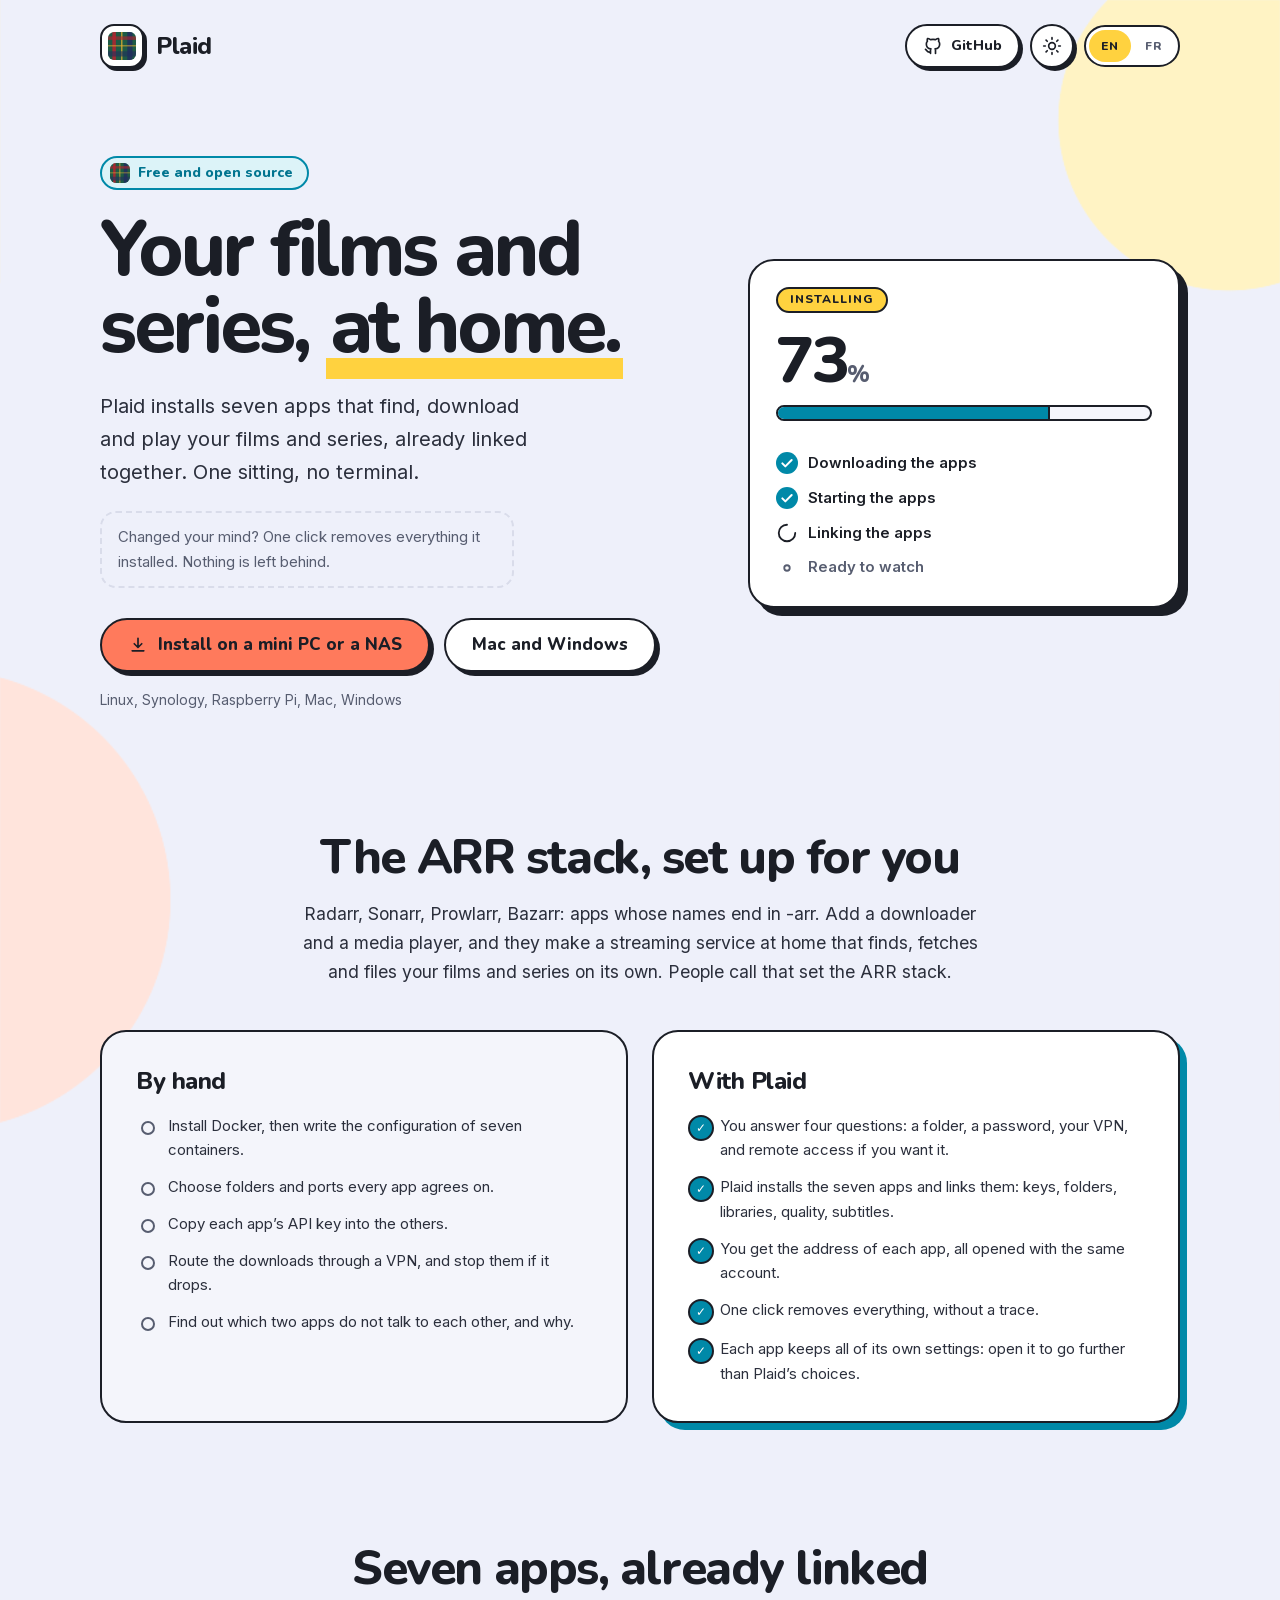
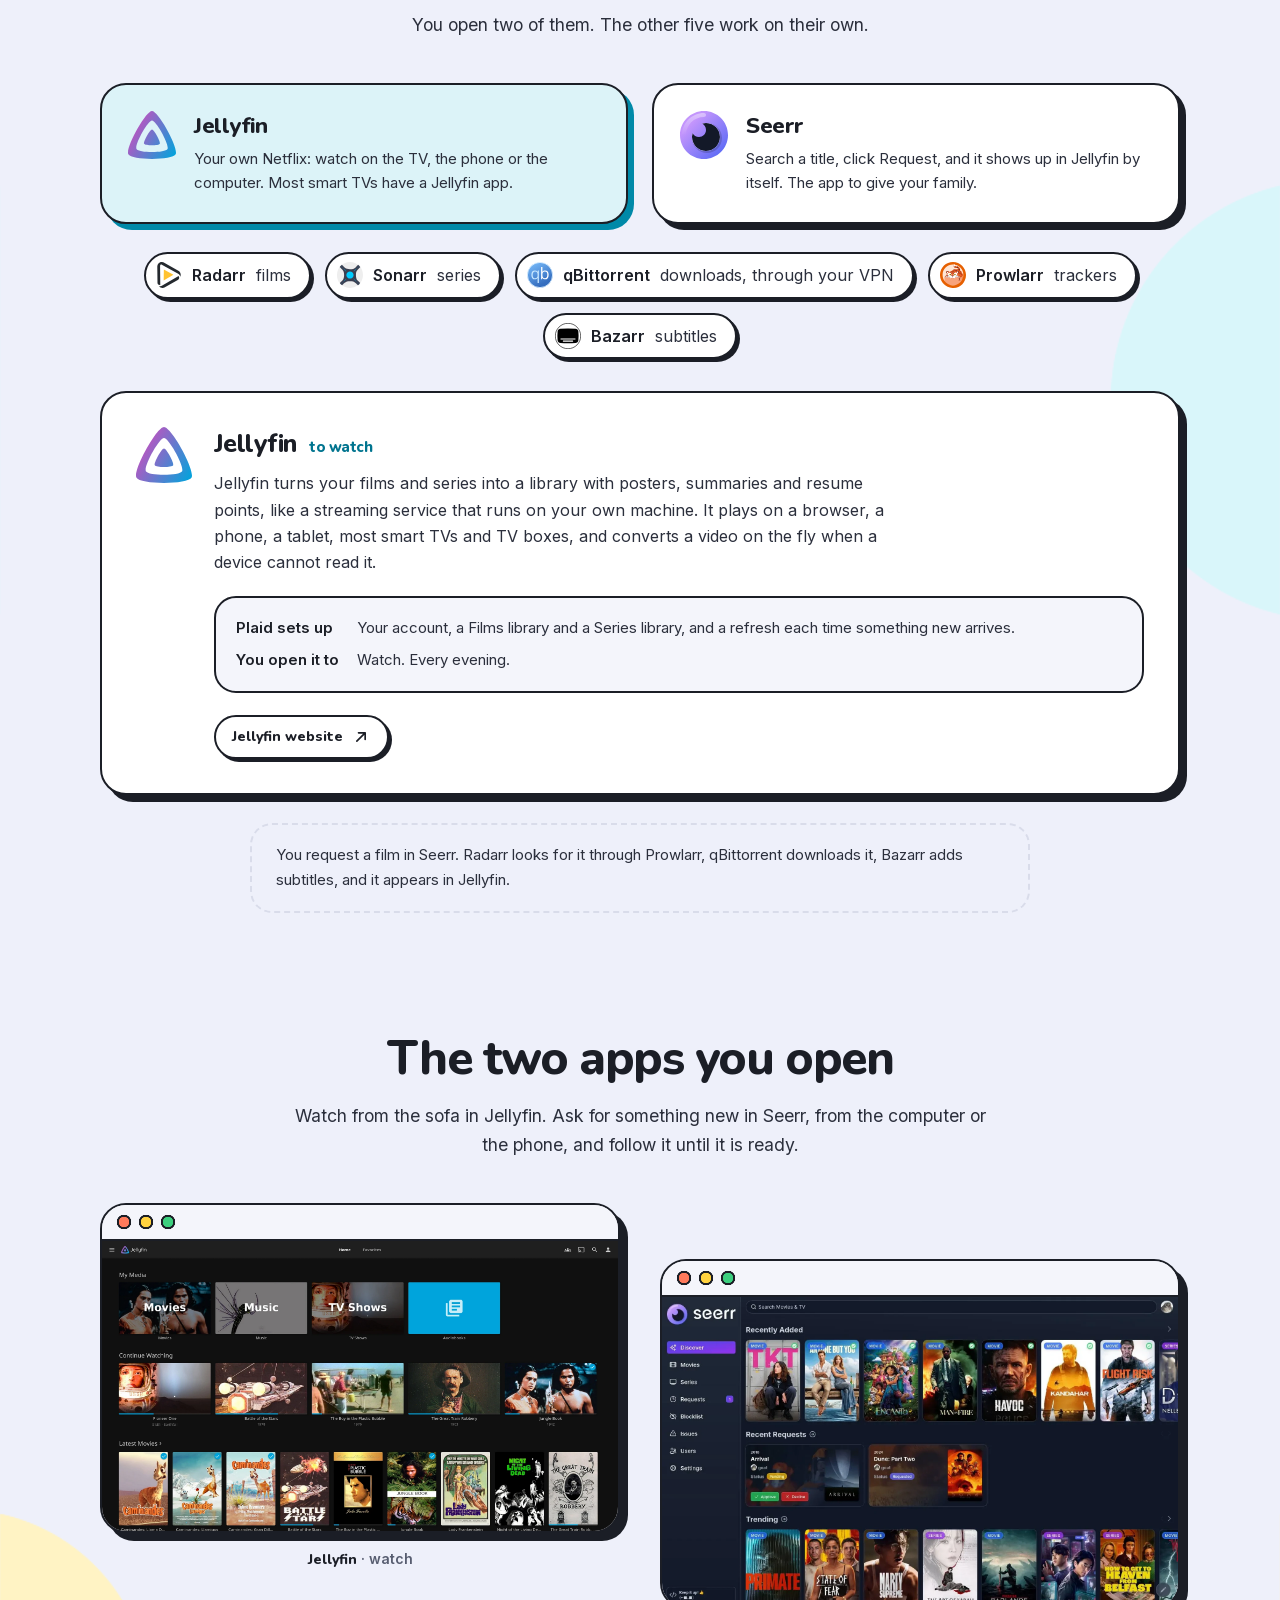
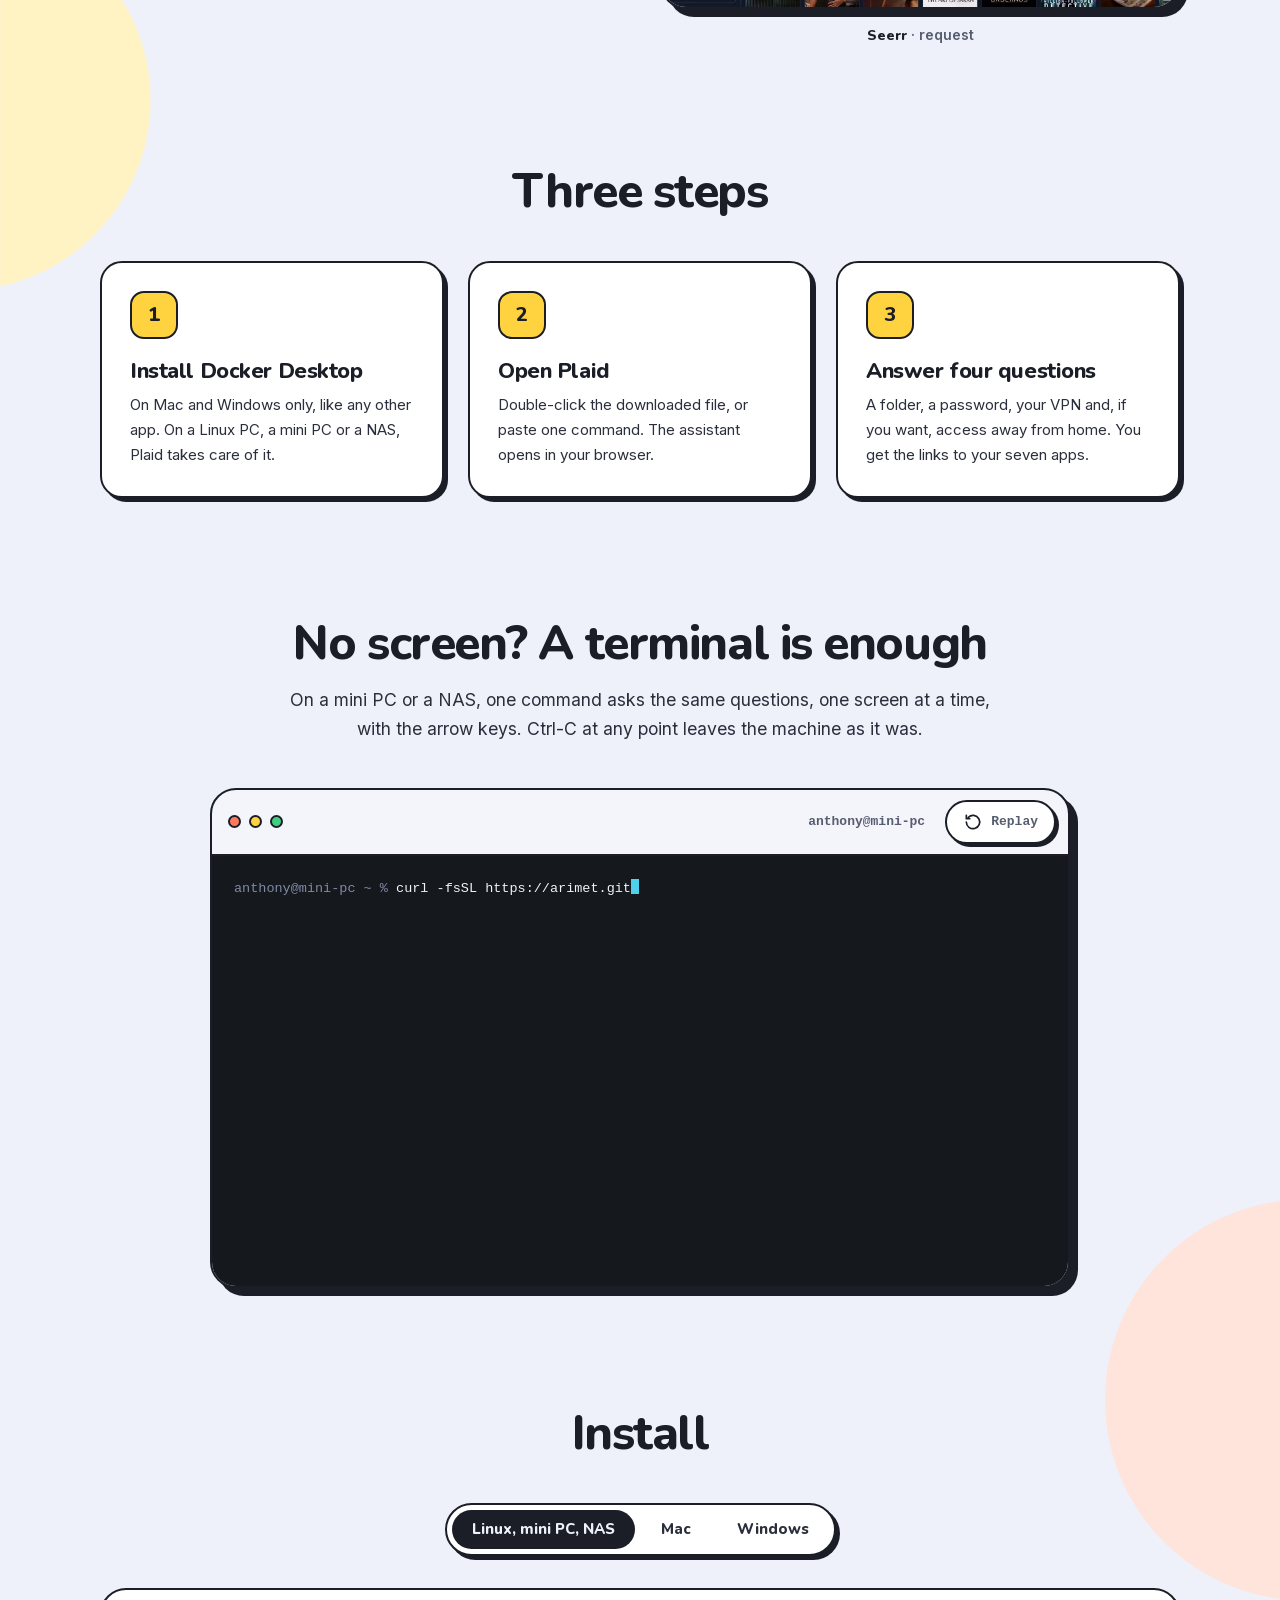
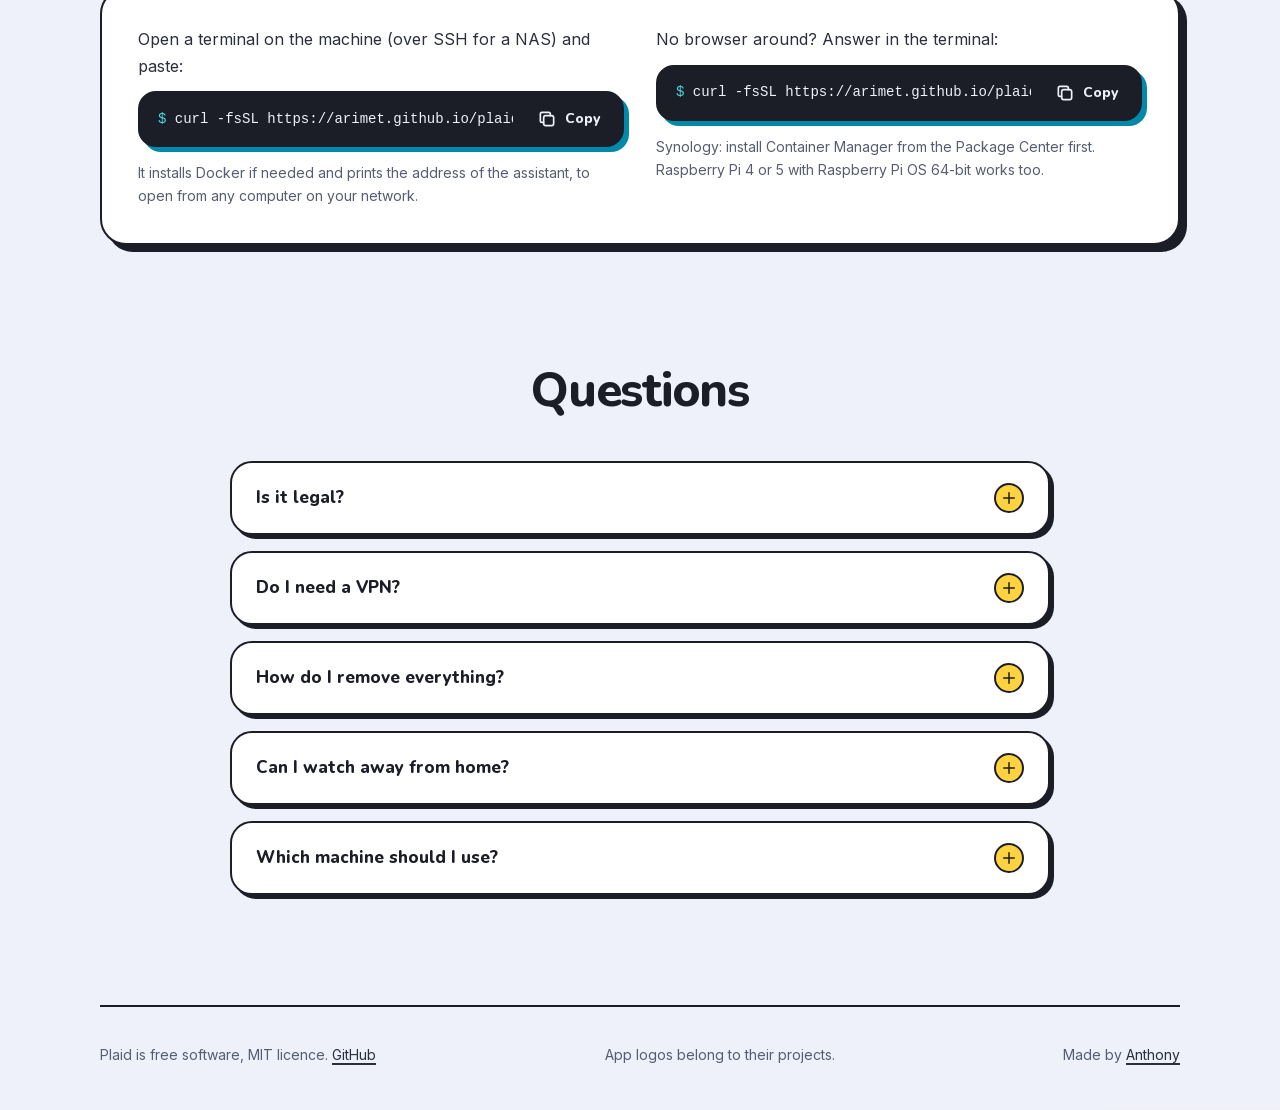
==== commit 67f396d2: "Restyle: review fixes (panel cards on phones, Cinema untouched, visible focus, current step, disable" ====
--- a/site/index.html
+++ b/site/index.html
@@ -39,7 +39,7 @@
   --page:#eef0fa; --surface:#fff; --subtle:#f4f5fb; --line:#d9dcea; --edge:#1b1e26; --shade:#1b1e26;
   --ink:#1b1e26; --text:#2b2f3c; --muted:#575d70; --on-fill:#1b1e26;
   --accent:#0089a8; --accent-2:#00a8c9; --accent-text:#00748f; --accent-50:#dcf3f8;
-  --coral:#ff7a5c; --coral-50:#ffe9e3; --yellow:#ffd23f; --yellow-50:#fff5d1; --cyan:#4fd6e3; --green:#3ccf7e;
+  --prompt:#4fd6e3; --on-accent:#fff; --coral:#ff7a5c; --coral-50:#ffe9e3; --yellow:#ffd23f; --yellow-50:#fff5d1; --cyan:#4fd6e3; --green:#3ccf7e;
   --blob-1:#fff3c4; --blob-2:#ffe4dc; --blob-3:#d9f6fa;
   --sans:ui-rounded,"SF Pro Rounded",Nunito,system-ui,-apple-system,"Segoe UI",sans-serif;
   --body:ui-rounded,"SF Pro Rounded",Inter,system-ui,-apple-system,"Segoe UI",sans-serif;
@@ -53,7 +53,7 @@
   --page:#1b1e26; --surface:#262a35; --subtle:#2e3340; --line:#3c4253; --edge:#aab2c8; --shade:#5d6580;
   --ink:#f2f3f6; --text:#dfe2ea; --muted:#a6acbe;
   --accent:#2cc6e6; --accent-2:#4fd6e3; --accent-text:#4fd1ec; --accent-50:#193a3f;
-  --coral-50:#3d2622; --yellow-50:#393119;
+  --coral-50:#3d2622; --yellow-50:#393119; --prompt:#00748f; --on-accent:#1b1e26;
   --blob-1:#2a2a2b; --blob-2:#2a2429; --blob-3:#1f2a30;
   color-scheme:dark;
 }}
@@ -61,7 +61,7 @@
   --page:#1b1e26; --surface:#262a35; --subtle:#2e3340; --line:#3c4253; --edge:#aab2c8; --shade:#5d6580;
   --ink:#f2f3f6; --text:#dfe2ea; --muted:#a6acbe;
   --accent:#2cc6e6; --accent-2:#4fd6e3; --accent-text:#4fd1ec; --accent-50:#193a3f;
-  --coral-50:#3d2622; --yellow-50:#393119;
+  --coral-50:#3d2622; --yellow-50:#393119; --prompt:#00748f; --on-accent:#1b1e26;
   --blob-1:#2a2a2b; --blob-2:#2a2429; --blob-3:#1f2a30;
   color-scheme:dark;
 }
@@ -144,7 +144,7 @@
 .fill{height:100%;background:var(--accent);box-shadow:inset -2px 0 0 var(--edge);width:var(--w,0%);transition:width 1.2s cubic-bezier(.34,1.56,.64,1)}
 .steps{list-style:none;padding:0;margin-top:14px;display:flex;flex-direction:column;gap:10px;font-size:15px;font-weight:600;color:var(--ink)}
 .steps li{display:flex;align-items:center;gap:10px}
-.steps .ok .dot{background:var(--accent);color:#fff;border-radius:50%;padding:3px;stroke-width:3}
+.steps .ok .dot{background:var(--accent);color:var(--on-accent);border-radius:50%;padding:3px;stroke-width:3}
 .steps .now{color:var(--muted)}
 .dot{width:22px;height:22px;flex:none}
 .spin{animation:spin 1.1s linear infinite;transform-origin:50% 50%}
@@ -196,7 +196,7 @@
 .why li{display:grid;grid-template-columns:22px 1fr;gap:10px}
 .by-hand li::before{content:"";width:10px;height:10px;margin:7px 0 0 5px;border:2px solid var(--muted);border-radius:50%}
 .with-plaid li::before{content:"✓";display:grid;place-items:center;width:22px;height:22px;margin-top:1px;border:2px solid var(--edge);border-radius:50%;
-  background:var(--accent);color:#fff;font-size:12px;font-weight:900}
+  background:var(--accent);color:var(--on-accent);font-size:12px;font-weight:900}
 @media (max-width:900px){.why{grid-template-columns:minmax(0,1fr)}}
 .how{display:grid;grid-template-columns:repeat(3,1fr);gap:24px;counter-reset:n;padding:0}
 .how li{list-style:none;padding:28px;border:2px solid var(--edge);border-radius:var(--r-lg);background:var(--surface);box-shadow:var(--pop)}
@@ -221,7 +221,7 @@
 .cmd{display:flex;align-items:center;gap:8px;padding:6px 6px 6px 18px;border:2px solid var(--edge);border-radius:18px;background:var(--ink);
   box-shadow:5px 5px 0 var(--accent);margin-top:12px;min-width:0}
 .cmd code{flex:1;min-width:0;font:500 14px/1.5 var(--mono);color:var(--page);overflow-x:auto;white-space:nowrap;scrollbar-width:none}
-.cmd code::before{content:"$ ";color:var(--cyan)}
+.cmd code::before{content:"$ ";color:var(--prompt)}
 .cmd code::-webkit-scrollbar{display:none}
 .cmd .pill{flex:none;border:0;box-shadow:none;background:transparent;color:var(--page);min-height:40px;border-radius:12px}
 .cmd .pill:hover{background:color-mix(in srgb,var(--page) 16%,transparent)}
@@ -365,7 +365,7 @@
         <svg class="icon" viewBox="0 0 24 24" aria-hidden="true"><path d="M12 4v11m0 0 4.5-4.5M12 15l-4.5-4.5M5 19h14"/></svg>
         <span data-l="en">Install on a mini PC or a NAS</span><span data-l="fr">Installer sur un mini PC ou un NAS</span>
       </a>
-      <a class="btn soft" id="get" href="#install"><span id="get-label"><span data-l="en">Mac and Windows</span><span data-l="fr">Mac et Windows</span></span></a>
+      <a class="btn" id="get" href="#install"><span id="get-label"><span data-l="en">Mac and Windows</span><span data-l="fr">Mac et Windows</span></span></a>
     </div>
     <p class="small">
       Linux, Synology, Raspberry&nbsp;Pi, Mac, Windows
@@ -654,7 +654,7 @@
     <div>
       <p><span data-l="en">Rather not use the Terminal? Download the launcher, unzip it and double-click <b>install.command</b>.</span><span data-l="fr">Vous préférez éviter le Terminal ? Téléchargez le lanceur, dézippez-le et double-cliquez sur <b>install.command</b>.</span></p>
       <p class="note"><span data-l="en">macOS blocks it the first time, because it is not signed with an Apple developer account. Open System Settings › Privacy &amp; Security, click <b>Open Anyway</b> next to install.command, then open it again.</span><span data-l="fr">macOS le bloque la première fois, parce qu’il n’est pas signé avec un compte développeur Apple. Ouvrez Réglages Système › Confidentialité et sécurité, cliquez sur <b>Ouvrir quand même</b> à côté d’install.command, puis rouvrez-le.</span></p>
-      <div class="get"><a class="btn soft" href="https://github.com/arimet/plaid/releases/latest/download/Plaid-mac.zip" data-goatcounter-click="plaid-download-mac">
+      <div class="get"><a class="btn" href="https://github.com/arimet/plaid/releases/latest/download/Plaid-mac.zip" data-goatcounter-click="plaid-download-mac">
         <svg class="icon" viewBox="0 0 24 24" aria-hidden="true"><path d="M12 4v11m0 0 4.5-4.5M12 15l-4.5-4.5M5 19h14"/></svg>
         <span data-l="en">Download the Mac launcher</span><span data-l="fr">Télécharger le lanceur Mac</span></a></div>
     </div>
